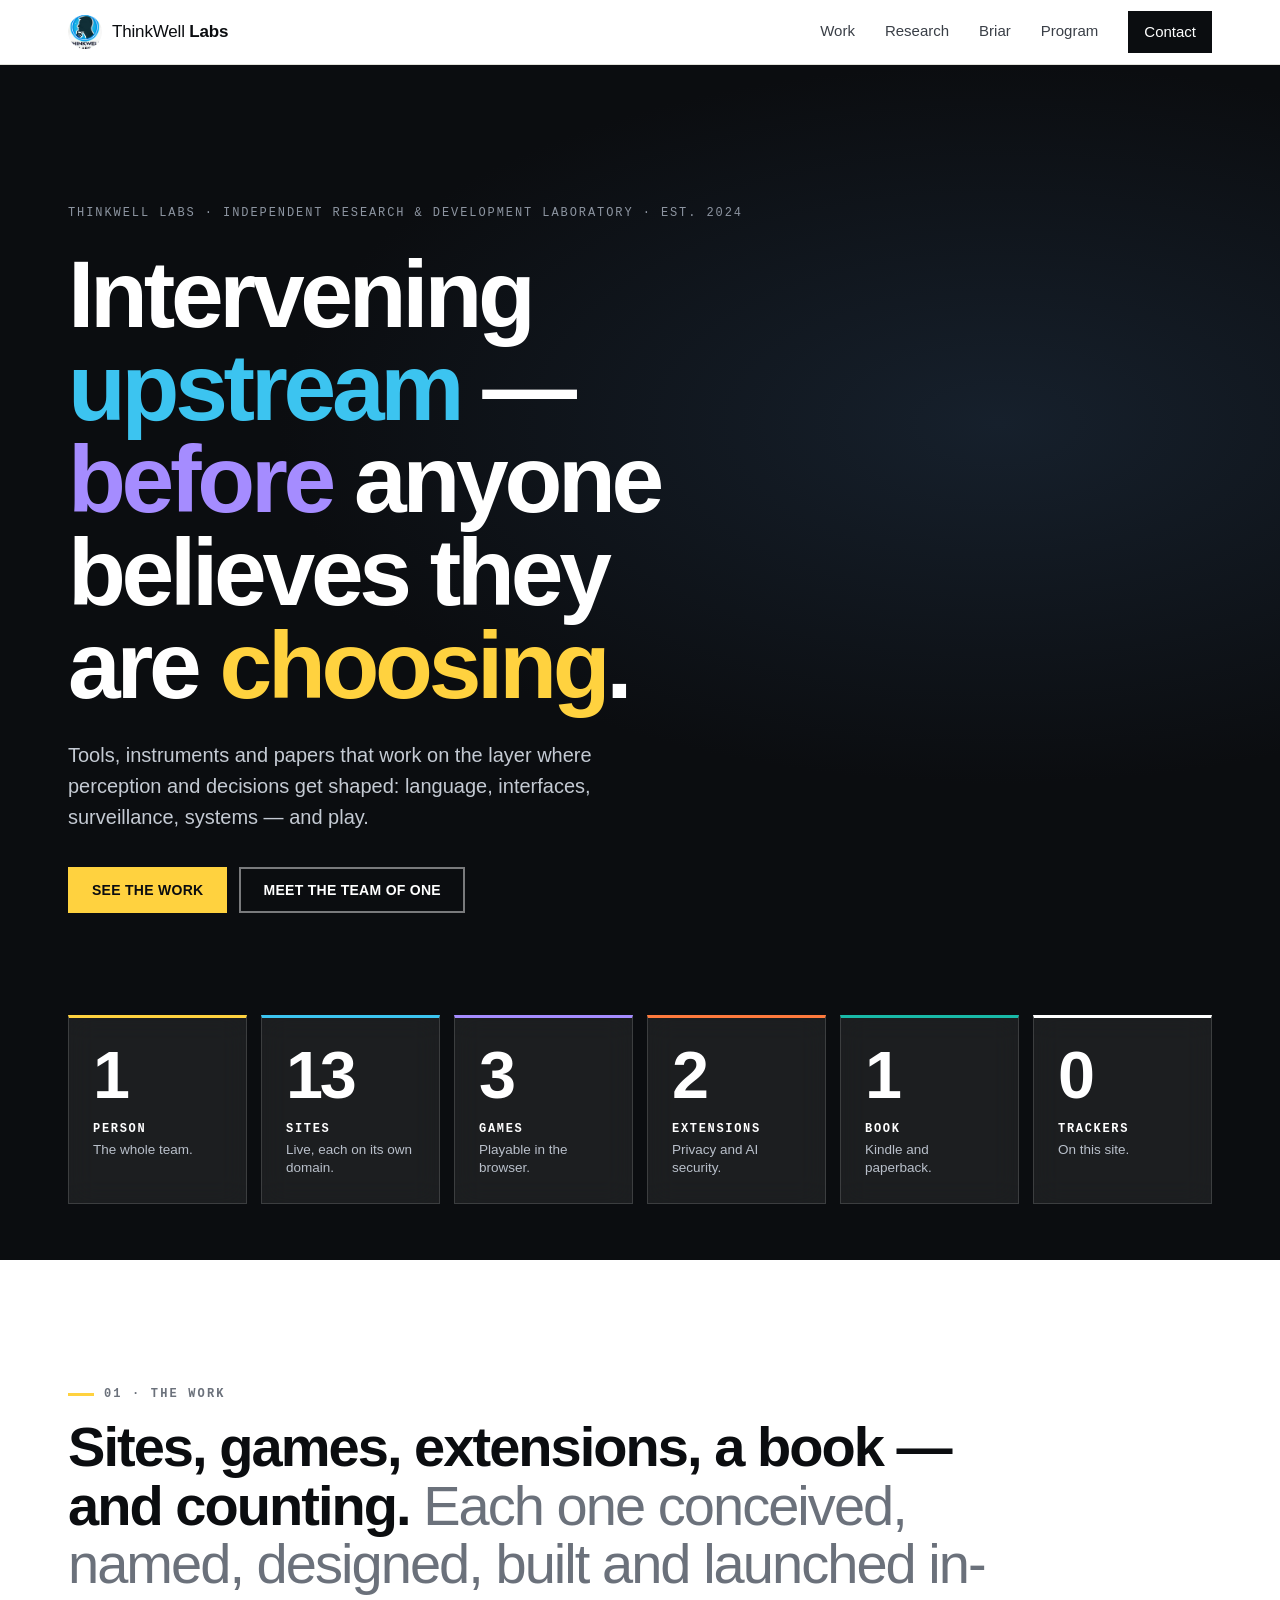
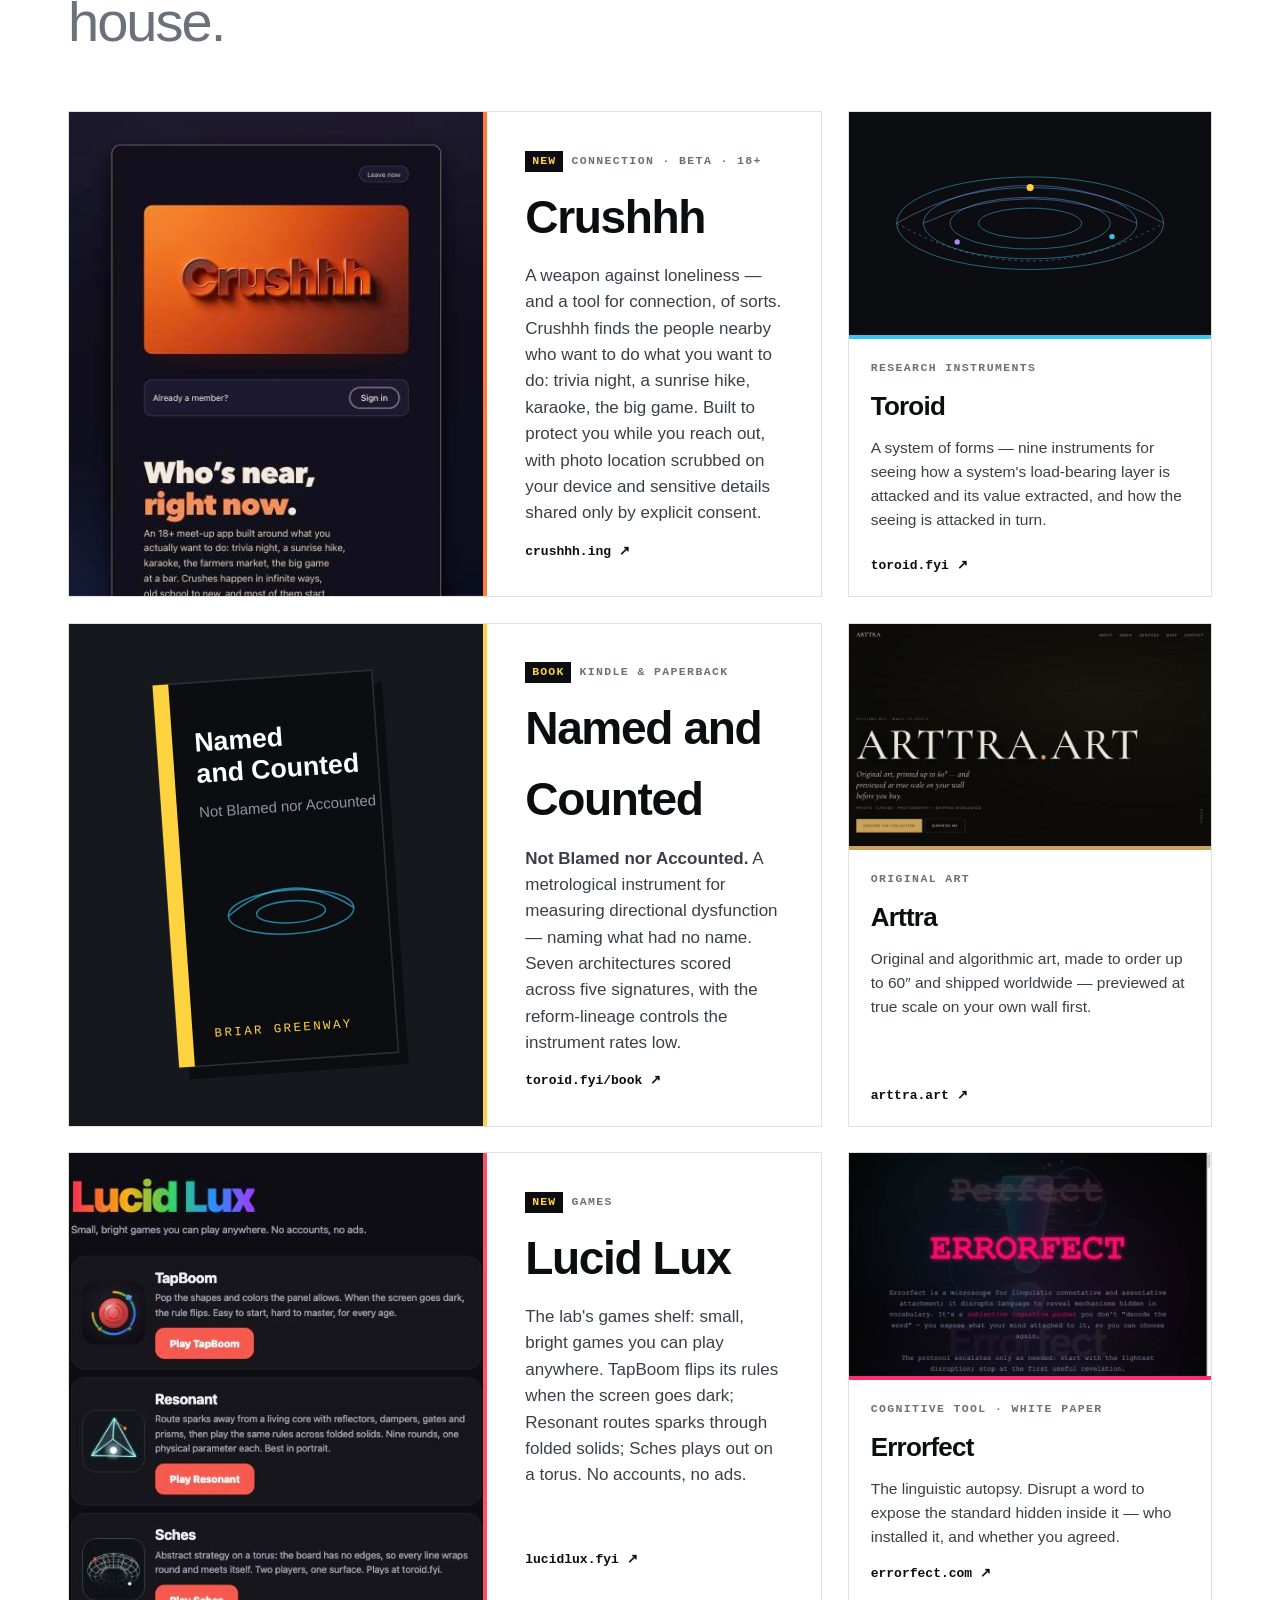
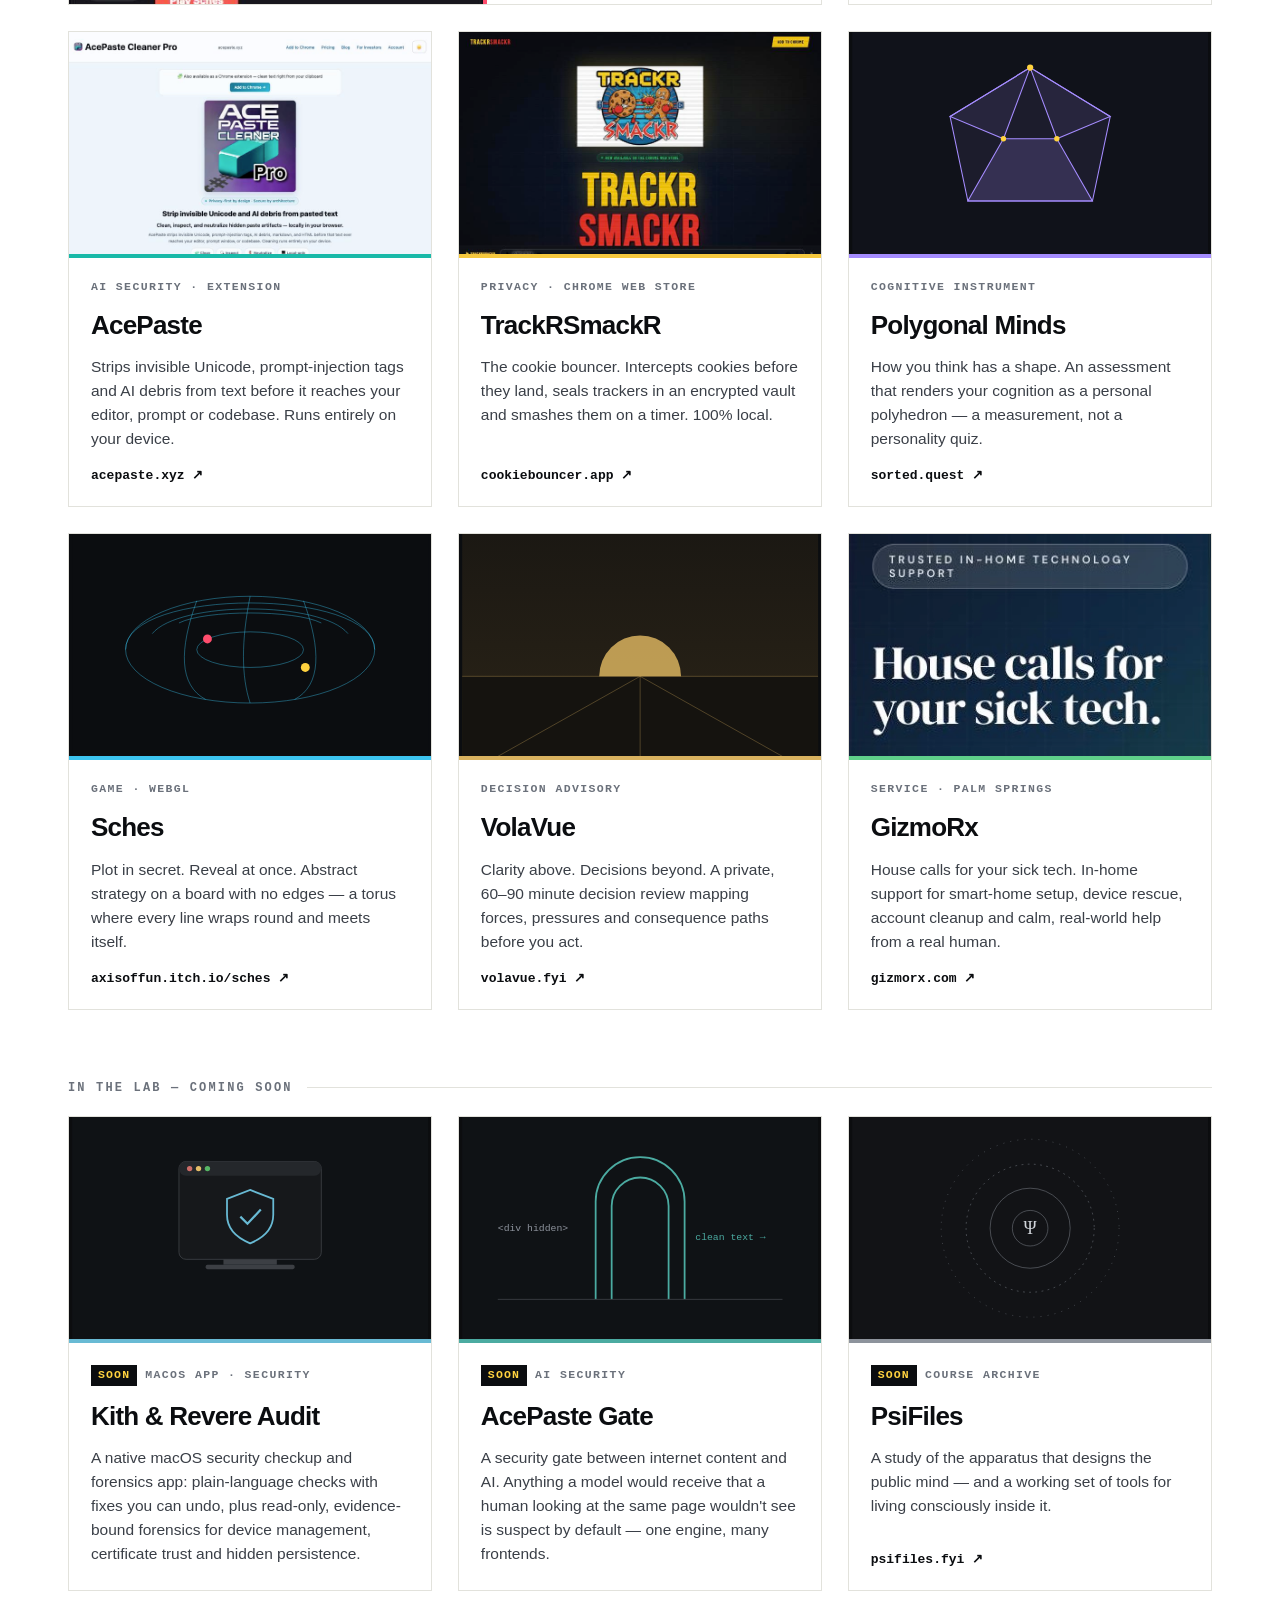
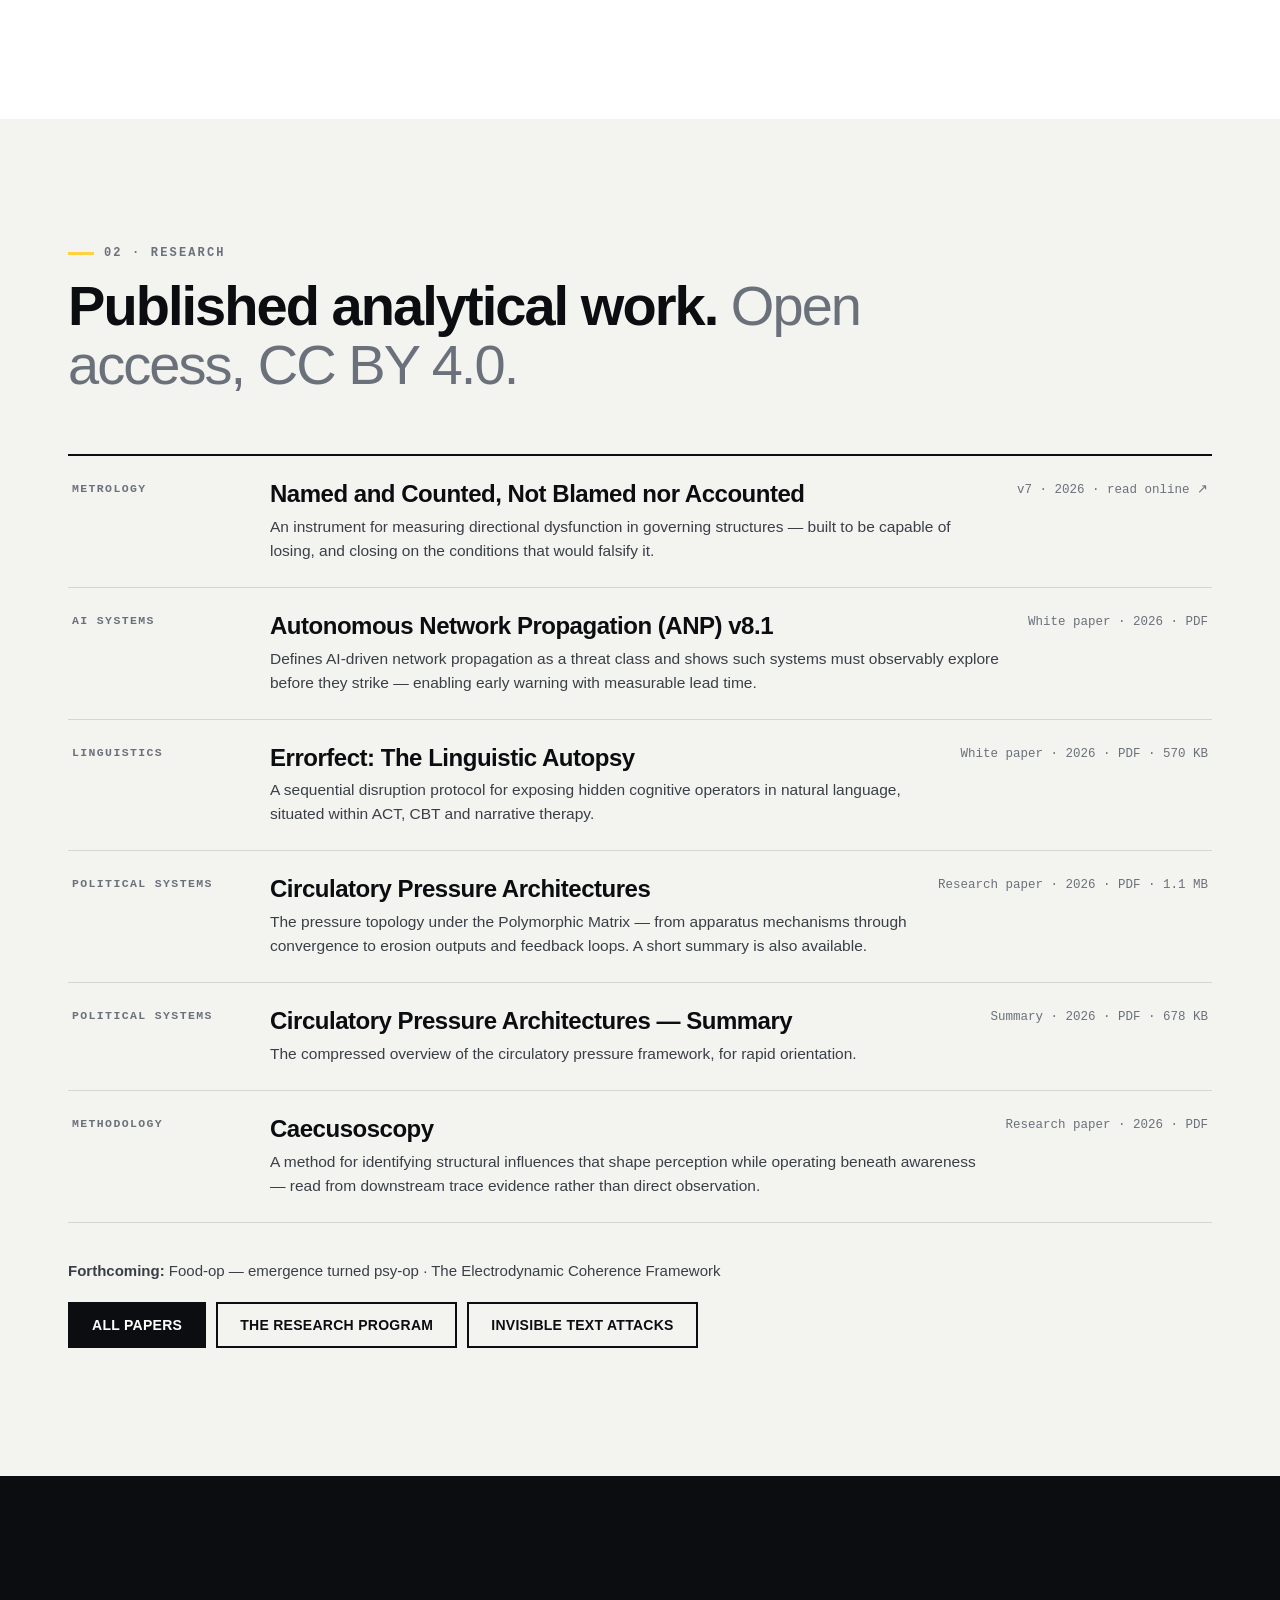
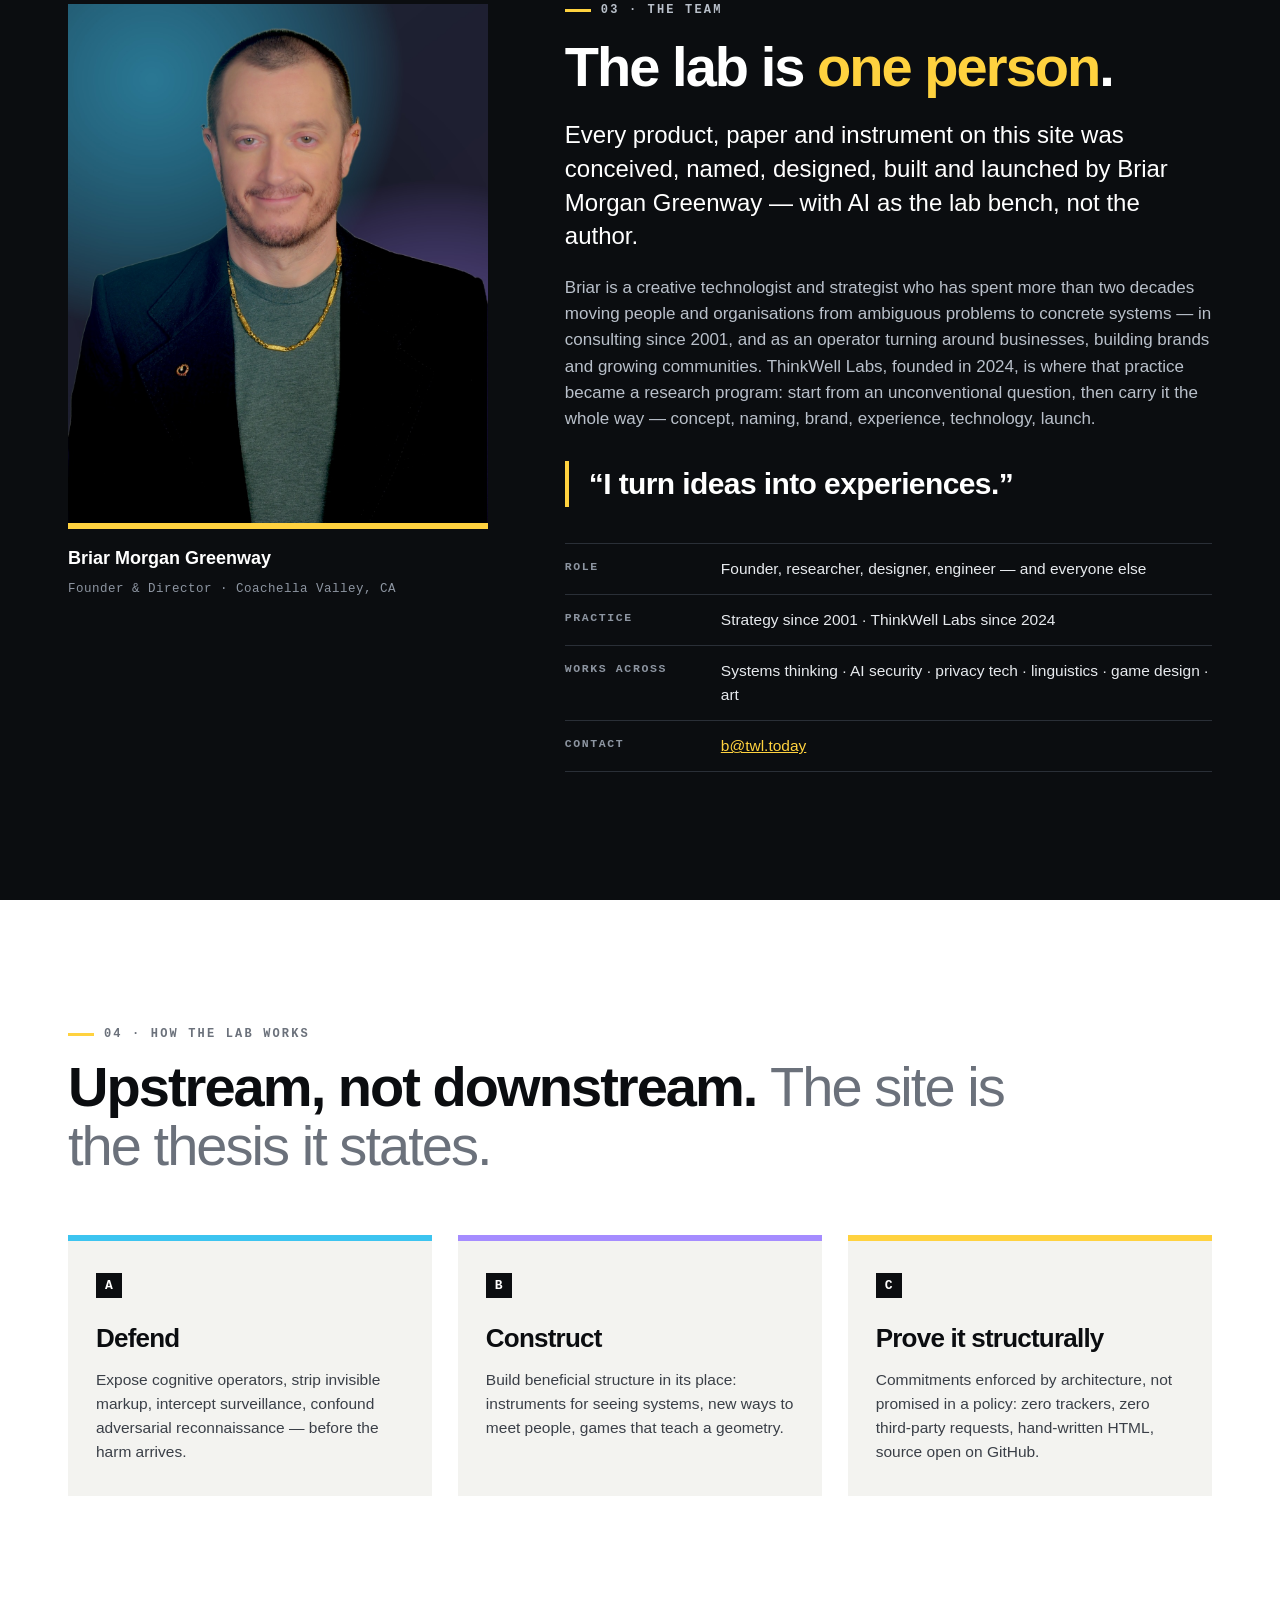
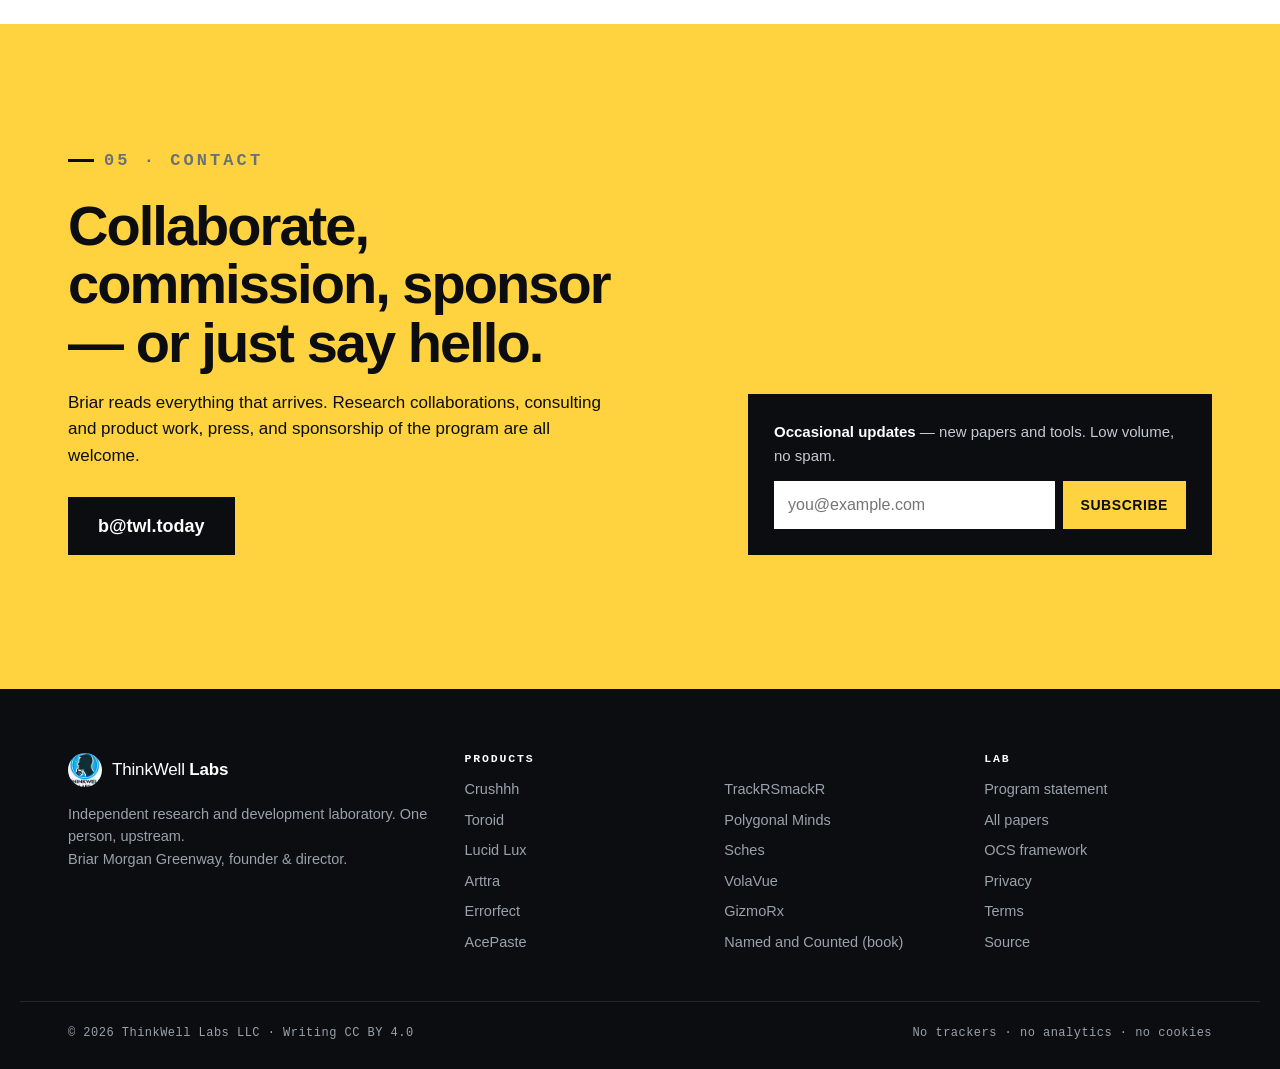
==== index.html @ 8283eccf "Describe Crushhh as a weapon against loneliness, not a hook-up app Co-Authored-By: Claude Opus 5.5 <" ====
<!doctype html>
<html lang="en">
<head>
<meta charset="utf-8">
<meta name="viewport" content="width=device-width, initial-scale=1, viewport-fit=cover">
<title>ThinkWell Labs — Upstream Architectures</title>
<meta name="description" content="ThinkWell Labs is an independent, one-person research and development laboratory building tools, instruments and papers that work upstream — on the layer where perception and decisions get shaped. Founded by Briar Morgan Greenway.">
<meta name="author" content="Briar Morgan Greenway">
<meta name="theme-color" content="#0b0d10">
<link rel="canonical" href="https://twl.today/">
<link rel="icon" href="assets/twl-logo-mark.jpeg" type="image/jpeg">
<link rel="apple-touch-icon" href="assets/twl-logo-mark.jpeg">
<meta property="og:title" content="ThinkWell Labs — Upstream Architectures">
<meta property="og:description" content="One person. Thirteen sites, three games, two browser extensions and a book. Tools, instruments and papers that intervene upstream — before anyone believes they are choosing.">
<meta property="og:type" content="website">
<meta property="og:url" content="https://twl.today/">
<meta property="og:image" content="https://twl.today/assets/twl-logo.jpeg">
<meta name="twitter:card" content="summary_large_image">
<link rel="stylesheet" href="assets/chrome.css">
<link rel="stylesheet" href="assets/site.css">
</head>
<body>

<a class="tw-skip" href="#main">Skip to content</a>

<header class="tw-nav" id="top">
  <div class="tw-nav-inner">
    <a class="tw-brand" href="./" aria-label="ThinkWell Labs home">
      <img src="assets/twl-logo-mark.jpeg" alt="" width="34" height="34">
      <span>ThinkWell <b>Labs</b></span>
    </a>
    <nav aria-label="Primary">
      <a href="#work">Work</a>
      <a href="#research">Research</a>
      <a href="#briar">Briar</a>
      <a href="program.html" class="tw-hide-sm">Program</a>
      <a href="#contact" class="tw-nav-cta">Contact</a>
    </nav>
  </div>
</header>

<main id="main">

<!-- ── HERO ─────────────────────────────────────────── -->
<section class="hero" aria-label="Introduction">
  <canvas id="torus" aria-hidden="true"></canvas>
  <div class="wrap hero-inner">
    <p class="eyebrow">ThinkWell Labs · independent research &amp; development laboratory · est. 2024</p>
    <h1 class="hero-title">
      Intervening <span class="c-cyan">upstream</span> —
      <span class="c-violet">before</span> anyone believes they are
      <span class="c-yellow">choosing</span>.
    </h1>
    <p class="hero-lede">Tools, instruments and papers that work on the layer where perception and decisions get shaped: language, interfaces, surveillance, systems — and play.</p>
    <div class="hero-actions">
      <a class="btn btn-yellow" href="#work">See the work</a>
      <a class="btn btn-ghost" href="#briar">Meet the team of one</a>
    </div>
  </div>

  <div class="wrap counters" role="list" aria-label="The lab in numbers">
    <div class="counter" role="listitem">
      <span class="num" data-count="1">1</span>
      <span class="lbl"><b>Person</b>The whole team.</span>
    </div>
    <div class="counter" role="listitem">
      <span class="num" data-count="13">13</span>
      <span class="lbl"><b>Sites</b>Live, each on its own domain.</span>
    </div>
    <div class="counter" role="listitem">
      <span class="num" data-count="3">3</span>
      <span class="lbl"><b>Games</b>Playable in the browser.</span>
    </div>
    <div class="counter" role="listitem">
      <span class="num" data-count="2">2</span>
      <span class="lbl"><b>Extensions</b>Privacy and AI security.</span>
    </div>
    <div class="counter" role="listitem">
      <span class="num" data-count="1">1</span>
      <span class="lbl"><b>Book</b>Kindle and paperback.</span>
    </div>
    <div class="counter" role="listitem">
      <span class="num" data-count="0">0</span>
      <span class="lbl"><b>Trackers</b>On this site.</span>
    </div>
  </div>
</section>

<!-- ── 01 WORK ──────────────────────────────────────── -->
<section class="section" id="work" aria-labelledby="work-h">
  <div class="rail" aria-hidden="true"><span>01 — Work</span></div>
  <div class="wrap">
    <div class="sec-head">
      <p class="kicker">01 · The work</p>
      <h2 id="work-h">Sites, games, extensions, a book — and counting. <span class="muted">Each one conceived, named, designed, built and launched in-house.</span></h2>
    </div>

    <div class="grid cards">

      <a class="card card-feature" href="https://crushhh.ing" rel="noopener" style="--tone:#ff7a3d">
        <div class="media"><img src="assets/work/crushhh.jpg" alt="Crushhh homepage" loading="lazy"></div>
        <div class="body">
          <p class="tag"><span class="badge">New</span> Connection · beta · 18+</p>
          <h3>Crushhh</h3>
          <p>A weapon against loneliness — and a tool for connection, of sorts. Crushhh finds the people nearby who want to do what you want to do: trivia night, a sunrise hike, karaoke, the big game. Built to protect you while you reach out, with photo location scrubbed on your device and sensitive details shared only by explicit consent.</p>
          <span class="url">crushhh.ing ↗</span>
        </div>
      </a>

      <a class="card" href="https://toroid.fyi" rel="noopener" style="--tone:#3cc4f0">
        <div class="media media-art">
          <svg viewBox="0 0 400 250" aria-hidden="true"><rect width="400" height="250" fill="#0b0d10"/><g fill="none" stroke="#3cc4f0" stroke-opacity=".55">
            <ellipse cx="200" cy="125" rx="150" ry="52"/><ellipse cx="200" cy="125" rx="120" ry="40"/><ellipse cx="200" cy="125" rx="90" ry="29"/><ellipse cx="200" cy="125" rx="58" ry="17"/></g>
            <g fill="none" stroke="#a58cff" stroke-opacity=".5"><path d="M50 125 Q200 40 350 125"/><path d="M80 125 Q200 70 320 125"/><path d="M50 125 Q200 210 350 125" stroke-dasharray="3 4"/></g>
            <circle cx="200" cy="85" r="4" fill="#ffd23f"/><circle cx="292" cy="140" r="3" fill="#3cc4f0"/><circle cx="118" cy="146" r="3" fill="#a58cff"/></svg>
        </div>
        <div class="body">
          <p class="tag">Research instruments</p>
          <h3>Toroid</h3>
          <p>A system of forms — nine instruments for seeing how a system's load-bearing layer is attacked and its value extracted, and how the seeing is attacked in turn.</p>
          <span class="url">toroid.fyi ↗</span>
        </div>
      </a>

      <a class="card card-feature" href="https://toroid.fyi/book/" rel="noopener" style="--tone:#ffd23f">
        <div class="media media-art">
          <svg viewBox="0 0 400 320" preserveAspectRatio="xMidYMid slice" aria-hidden="true"><rect width="400" height="320" fill="#15181d"/>
            <g transform="translate(130 34) rotate(-4 70 126)">
              <rect x="6" y="8" width="140" height="244" fill="#000" opacity=".45"/>
              <rect width="140" height="244" fill="#0b0d10" stroke="#2a2f37"/>
              <rect width="10" height="244" fill="#ffd23f"/>
              <text x="24" y="44" font-family="Helvetica Neue,Arial,sans-serif" font-weight="700" font-size="17" fill="#fff">Named</text>
              <text x="24" y="64" font-family="Helvetica Neue,Arial,sans-serif" font-weight="700" font-size="17" fill="#fff">and Counted</text>
              <text x="24" y="86" font-family="Helvetica Neue,Arial,sans-serif" font-size="9.5" fill="#8d95a1">Not Blamed nor Accounted</text>
              <g fill="none" stroke="#3cc4f0" stroke-opacity=".6"><ellipse cx="78" cy="150" rx="40" ry="14"/><ellipse cx="78" cy="150" rx="22" ry="7"/><path d="M38 150 Q78 120 118 150"/></g>
              <text x="24" y="226" font-family="ui-monospace,Menlo,monospace" font-size="8" letter-spacing="1.5" fill="#ffd23f">BRIAR GREENWAY</text>
            </g></svg>
        </div>
        <div class="body">
          <p class="tag"><span class="badge">Book</span> Kindle &amp; paperback</p>
          <h3>Named and Counted</h3>
          <p><b>Not Blamed nor Accounted.</b> A metrological instrument for measuring directional dysfunction — naming what had no name. Seven architectures scored across five signatures, with the reform-lineage controls the instrument rates low.</p>
          <span class="url">toroid.fyi/book ↗</span>
        </div>
      </a>

      <a class="card card-feature" href="https://lucidlux.fyi" rel="noopener" style="--tone:#ff4d6d">
        <div class="media"><img src="assets/work/lucidlux.jpg" alt="Lucid Lux games shelf" loading="lazy"></div>
        <div class="body">
          <p class="tag"><span class="badge">New</span> Games</p>
          <h3>Lucid Lux</h3>
          <p>The lab's games shelf: small, bright games you can play anywhere. TapBoom flips its rules when the screen goes dark; Resonant routes sparks through folded solids; Sches plays out on a torus. No accounts, no ads.</p>
          <span class="url">lucidlux.fyi ↗</span>
        </div>
      </a>

      <a class="card" href="https://arttra.art" rel="noopener" style="--tone:#c9a35c">
        <div class="media"><img src="assets/work/arttra.jpg" alt="Arttra homepage" loading="lazy"></div>
        <div class="body">
          <p class="tag">Original art</p>
          <h3>Arttra</h3>
          <p>Original and algorithmic art, made to order up to 60″ and shipped worldwide — previewed at true scale on your own wall first.</p>
          <span class="url">arttra.art ↗</span>
        </div>
      </a>

      <a class="card" href="https://errorfect.com" rel="noopener" style="--tone:#ff2d6f">
        <div class="media"><img src="assets/work/errorfect.jpg" alt="Errorfect homepage" loading="lazy"></div>
        <div class="body">
          <p class="tag">Cognitive tool · white paper</p>
          <h3>Errorfect</h3>
          <p>The linguistic autopsy. Disrupt a word to expose the standard hidden inside it — who installed it, and whether you agreed.</p>
          <span class="url">errorfect.com ↗</span>
        </div>
      </a>

      <a class="card" href="https://acepaste.xyz" rel="noopener" style="--tone:#19b9a8">
        <div class="media"><img src="assets/work/acepaste.jpg" alt="AcePaste homepage" loading="lazy"></div>
        <div class="body">
          <p class="tag">AI security · extension</p>
          <h3>AcePaste</h3>
          <p>Strips invisible Unicode, prompt-injection tags and AI debris from text before it reaches your editor, prompt or codebase. Runs entirely on your device.</p>
          <span class="url">acepaste.xyz ↗</span>
        </div>
      </a>

      <a class="card" href="https://cookiebouncer.app" rel="noopener" style="--tone:#f6c83e">
        <div class="media"><img src="assets/work/trackrsmackr.jpg" alt="TrackRSmackR homepage" loading="lazy"></div>
        <div class="body">
          <p class="tag">Privacy · Chrome Web Store</p>
          <h3>TrackRSmackR</h3>
          <p>The cookie bouncer. Intercepts cookies before they land, seals trackers in an encrypted vault and smashes them on a timer. 100% local.</p>
          <span class="url">cookiebouncer.app ↗</span>
        </div>
      </a>

      <a class="card" href="https://sorted.quest" rel="noopener" style="--tone:#a58cff">
        <div class="media media-art">
          <svg viewBox="0 0 400 250" aria-hidden="true"><rect width="400" height="250" fill="#10121a"/>
            <g stroke="#a58cff" stroke-width="1.2" fill="#a58cff" fill-opacity=".08">
              <polygon points="200,40 290,95 270,190 130,190 110,95"/><polygon points="200,40 230,120 290,95"/><polygon points="200,40 170,120 110,95"/>
              <polygon points="170,120 230,120 270,190 130,190" fill-opacity=".18"/></g>
            <g fill="#ffd23f"><circle cx="200" cy="40" r="3.5"/><circle cx="230" cy="120" r="3"/><circle cx="170" cy="120" r="3"/></g></svg>
        </div>
        <div class="body">
          <p class="tag">Cognitive instrument</p>
          <h3>Polygonal Minds</h3>
          <p>How you think has a shape. An assessment that renders your cognition as a personal polyhedron — a measurement, not a personality quiz.</p>
          <span class="url">sorted.quest ↗</span>
        </div>
      </a>

      <a class="card" href="https://axisoffun.itch.io/sches" rel="noopener" style="--tone:#3cc4f0">
        <div class="media media-art">
          <svg viewBox="0 0 400 250" aria-hidden="true"><rect width="400" height="250" fill="#0b0d10"/>
            <g fill="none" stroke="#3cc4f0" stroke-opacity=".45">
              <ellipse cx="200" cy="130" rx="140" ry="60"/><ellipse cx="200" cy="130" rx="60" ry="20"/>
              <path d="M60 130 C60 60 340 60 340 130"/><path d="M90 112 C120 75 280 75 310 112"/><path d="M120 100 C150 85 250 85 280 100"/>
              <path d="M140 75 C120 130 120 170 150 186"/><path d="M200 70 C190 120 190 160 200 190"/><path d="M260 75 C280 130 280 170 250 186"/></g>
            <circle cx="152" cy="118" r="5" fill="#ff4d6d"/><circle cx="262" cy="150" r="5" fill="#ffd23f"/></svg>
        </div>
        <div class="body">
          <p class="tag">Game · WebGL</p>
          <h3>Sches</h3>
          <p>Plot in secret. Reveal at once. Abstract strategy on a board with no edges — a torus where every line wraps round and meets itself.</p>
          <span class="url">axisoffun.itch.io/sches ↗</span>
        </div>
      </a>

      <a class="card" href="https://volavue.fyi" rel="noopener" style="--tone:#d9b25f">
        <div class="media media-art">
          <svg viewBox="0 0 400 250" aria-hidden="true"><defs><linearGradient id="vv" x1="0" y1="0" x2="0" y2="1"><stop offset="0" stop-color="#1b1813"/><stop offset="1" stop-color="#2b2417"/></linearGradient></defs>
            <rect width="400" height="250" fill="url(#vv)"/><circle cx="200" cy="160" r="46" fill="#d9b25f" fill-opacity=".85"/>
            <rect y="160" width="400" height="90" fill="#15130f"/><g stroke="#d9b25f" stroke-opacity=".35"><line x1="0" y1="160" x2="400" y2="160"/><line x1="200" y1="160" x2="40" y2="250"/><line x1="200" y1="160" x2="360" y2="250"/><line x1="200" y1="160" x2="200" y2="250"/></g></svg>
        </div>
        <div class="body">
          <p class="tag">Decision advisory</p>
          <h3>VolaVue</h3>
          <p>Clarity above. Decisions beyond. A private, 60–90 minute decision review mapping forces, pressures and consequence paths before you act.</p>
          <span class="url">volavue.fyi ↗</span>
        </div>
      </a>

      <a class="card" href="https://gizmorx.com" rel="noopener" style="--tone:#5fd08a">
        <div class="media"><img src="assets/work/gizmorx.jpg" alt="GizmoRx homepage" loading="lazy"></div>
        <div class="body">
          <p class="tag">Service · Palm Springs</p>
          <h3>GizmoRx</h3>
          <p>House calls for your sick tech. In-home support for smart-home setup, device rescue, account cleanup and calm, real-world help from a real human.</p>
          <span class="url">gizmorx.com ↗</span>
        </div>
      </a>

    </div>

    <h3 class="sub-head">In the lab — coming soon</h3>
    <div class="grid cards">

      <div class="card card-dev" style="--tone:#3cc4f0">
        <div class="media media-art">
          <svg viewBox="0 0 400 250" aria-hidden="true"><rect width="400" height="250" fill="#0e1218"/>
            <rect x="120" y="50" width="160" height="110" rx="8" fill="#15181d" stroke="#3a3f47"/><rect x="120" y="50" width="160" height="16" rx="8" fill="#23272e"/>
            <circle cx="132" cy="58" r="3" fill="#ff5f57"/><circle cx="142" cy="58" r="3" fill="#febc2e"/><circle cx="152" cy="58" r="3" fill="#28c840"/>
            <path d="M200 82 l26 10 v18 c0 16 -11 26 -26 32 c-15 -6 -26 -16 -26 -32 v-18 z" fill="none" stroke="#3cc4f0" stroke-width="2"/>
            <path d="M189 112 l8 8 l15 -16" fill="none" stroke="#3cc4f0" stroke-width="2.5"/>
            <rect x="170" y="160" width="60" height="6" fill="#3a3f47"/><rect x="150" y="166" width="100" height="5" rx="2" fill="#3a3f47"/></svg>
        </div>
        <div class="body">
          <p class="tag"><span class="badge">Soon</span> macOS app · security</p>
          <h3>Kith &amp; Revere Audit</h3>
          <p>A native macOS security checkup and forensics app: plain-language checks with fixes you can undo, plus read-only, evidence-bound forensics for device management, certificate trust and hidden persistence.</p>
        </div>
      </div>

      <div class="card card-dev" style="--tone:#19b9a8">
        <div class="media media-art">
          <svg viewBox="0 0 400 250" aria-hidden="true"><rect width="400" height="250" fill="#0e1218"/>
            <g stroke="#19b9a8" stroke-width="2" fill="none"><path d="M150 205 V95 a50 50 0 0 1 100 0 V205"/><path d="M168 205 V100 a32 32 0 0 1 64 0 V205"/></g>
            <g font-family="ui-monospace,Menlo,monospace" font-size="11"><text x="40" y="128" fill="#8a93a3">&lt;div hidden&gt;</text><text x="52" y="148" fill="#ff4d6d">​‮</text><text x="262" y="138" fill="#19b9a8">clean text →</text></g>
            <line x1="40" y1="205" x2="360" y2="205" stroke="#3a3f47"/></svg>
        </div>
        <div class="body">
          <p class="tag"><span class="badge">Soon</span> AI security</p>
          <h3>AcePaste Gate</h3>
          <p>A security gate between internet content and AI. Anything a model would receive that a human looking at the same page wouldn't see is suspect by default — one engine, many frontends.</p>
        </div>
      </div>

      <a class="card card-dev" href="https://psifiles.fyi" rel="noopener" style="--tone:#8a93a3">
        <div class="media media-art">
          <svg viewBox="0 0 400 250" aria-hidden="true"><rect width="400" height="250" fill="#111318"/>
            <g fill="none" stroke="#8a93a3" stroke-opacity=".5"><circle cx="200" cy="125" r="20"/><circle cx="200" cy="125" r="45"/><circle cx="200" cy="125" r="72" stroke-dasharray="2 5"/><circle cx="200" cy="125" r="100" stroke-dasharray="1 7"/></g>
            <text x="200" y="131" text-anchor="middle" font-family="Georgia,serif" font-size="20" fill="#cfd5df">Ψ</text></svg>
        </div>
        <div class="body">
          <p class="tag"><span class="badge">Soon</span> Course archive</p>
          <h3>PsiFiles</h3>
          <p>A study of the apparatus that designs the public mind — and a working set of tools for living consciously inside it.</p>
          <span class="url">psifiles.fyi ↗</span>
        </div>
      </a>

    </div>
  </div>
</section>

<!-- ── 02 RESEARCH ──────────────────────────────────── -->
<section class="section section-alt" id="research" aria-labelledby="research-h">
  <div class="rail" aria-hidden="true"><span>02 — Research</span></div>
  <div class="wrap">
    <div class="sec-head">
      <p class="kicker">02 · Research</p>
      <h2 id="research-h">Published analytical work. <span class="muted">Open access, CC BY 4.0.</span></h2>
    </div>

    <ol class="papers">
      <li>
        <a href="https://toroid.fyi/research/named-and-counted/" rel="noopener">
          <span class="p-tag">Metrology</span>
          <span class="p-title">Named and Counted, Not Blamed nor Accounted</span>
          <span class="p-desc">An instrument for measuring directional dysfunction in governing structures — built to be capable of losing, and closing on the conditions that would falsify it.</span>
          <span class="p-meta">v7 · 2026 · read online ↗</span>
        </a>
      </li>
      <li>
        <a href="papers/ANP-whitepaper-v8.1.pdf">
          <span class="p-tag">AI systems</span>
          <span class="p-title">Autonomous Network Propagation (ANP) v8.1</span>
          <span class="p-desc">Defines AI-driven network propagation as a threat class and shows such systems must observably explore before they strike — enabling early warning with measurable lead time.</span>
          <span class="p-meta">White paper · 2026 · PDF</span>
        </a>
      </li>
      <li>
        <a href="papers/Errorfect_White_Paper.pdf">
          <span class="p-tag">Linguistics</span>
          <span class="p-title">Errorfect: The Linguistic Autopsy</span>
          <span class="p-desc">A sequential disruption protocol for exposing hidden cognitive operators in natural language, situated within ACT, CBT and narrative therapy.</span>
          <span class="p-meta">White paper · 2026 · PDF · 570 KB</span>
        </a>
      </li>
      <li>
        <a href="papers/circulatory_pressure_architectures.pdf">
          <span class="p-tag">Political systems</span>
          <span class="p-title">Circulatory Pressure Architectures</span>
          <span class="p-desc">The pressure topology under the Polymorphic Matrix — from apparatus mechanisms through convergence to erosion outputs and feedback loops. A short summary is also available.</span>
          <span class="p-meta">Research paper · 2026 · PDF · 1.1 MB</span>
        </a>
      </li>
      <li>
        <a href="papers/circulatory_pressure_architectures_summary.pdf">
          <span class="p-tag">Political systems</span>
          <span class="p-title">Circulatory Pressure Architectures — Summary</span>
          <span class="p-desc">The compressed overview of the circulatory pressure framework, for rapid orientation.</span>
          <span class="p-meta">Summary · 2026 · PDF · 678 KB</span>
        </a>
      </li>
      <li>
        <a href="papers/Caecusoscopy-white-paper.pdf">
          <span class="p-tag">Methodology</span>
          <span class="p-title">Caecusoscopy</span>
          <span class="p-desc">A method for identifying structural influences that shape perception while operating beneath awareness — read from downstream trace evidence rather than direct observation.</span>
          <span class="p-meta">Research paper · 2026 · PDF</span>
        </a>
      </li>
    </ol>

    <div class="papers-foot">
      <p><b>Forthcoming:</b> Food-op — emergence turned psy-op · The Electrodynamic Coherence Framework</p>
      <div class="links">
        <a class="btn btn-dark" href="papers.html">All papers</a>
        <a class="btn btn-line" href="program.html">The research program</a>
        <a class="btn btn-line" href="invisible-text.html">Invisible text attacks</a>
      </div>
    </div>
  </div>
</section>

<!-- ── 03 BRIAR ─────────────────────────────────────── -->
<section class="section section-black" id="briar" aria-labelledby="briar-h">
  <div class="rail" aria-hidden="true"><span>03 — The team</span></div>
  <div class="wrap briar">
    <div class="portrait">
      <div class="portrait-frame">
        <span class="monogram" aria-hidden="true">BG</span>
        <img src="assets/briar.jpg" alt="Briar Morgan Greenway" onerror="this.remove()">
      </div>
      <p class="portrait-cap">Briar Morgan Greenway<br><span>Founder &amp; Director · Coachella Valley, CA</span></p>
    </div>

    <div class="briar-text">
      <p class="kicker kicker-yellow">03 · The team</p>
      <h2 id="briar-h">The lab is <span class="c-yellow">one person</span>.</h2>
      <p class="big">Every product, paper and instrument on this site was conceived, named, designed, built and launched by Briar Morgan Greenway — with AI as the lab bench, not the author.</p>
      <p>Briar is a creative technologist and strategist who has spent more than two decades moving people and organisations from ambiguous problems to concrete systems — in consulting since 2001, and as an operator turning around businesses, building brands and growing communities. ThinkWell Labs, founded in 2024, is where that practice became a research program: start from an unconventional question, then carry it the whole way — concept, naming, brand, experience, technology, launch.</p>
      <blockquote>“I turn ideas into experiences.”</blockquote>
      <dl class="facts">
        <div><dt>Role</dt><dd>Founder, researcher, designer, engineer — and everyone else</dd></div>
        <div><dt>Practice</dt><dd>Strategy since 2001 · ThinkWell Labs since 2024</dd></div>
        <div><dt>Works across</dt><dd>Systems thinking · AI security · privacy tech · linguistics · game design · art</dd></div>
        <div><dt>Contact</dt><dd><a href="mailto:b@twl.today">b@twl.today</a></dd></div>
      </dl>
    </div>
  </div>
</section>

<!-- ── 04 PRINCIPLES ────────────────────────────────── -->
<section class="section" id="principles" aria-labelledby="principles-h">
  <div class="rail" aria-hidden="true"><span>04 — Principles</span></div>
  <div class="wrap">
    <div class="sec-head">
      <p class="kicker">04 · How the lab works</p>
      <h2 id="principles-h">Upstream, not downstream. <span class="muted">The site is the thesis it states.</span></h2>
    </div>
    <div class="grid principles">
      <div class="principle" style="--tone:#3cc4f0">
        <span class="p-num">A</span>
        <h3>Defend</h3>
        <p>Expose cognitive operators, strip invisible markup, intercept surveillance, confound adversarial reconnaissance — before the harm arrives.</p>
      </div>
      <div class="principle" style="--tone:#a58cff">
        <span class="p-num">B</span>
        <h3>Construct</h3>
        <p>Build beneficial structure in its place: instruments for seeing systems, new ways to meet people, games that teach a geometry.</p>
      </div>
      <div class="principle" style="--tone:#ffd23f">
        <span class="p-num">C</span>
        <h3>Prove it structurally</h3>
        <p>Commitments enforced by architecture, not promised in a policy: zero trackers, zero third-party requests, hand-written HTML, source open on GitHub.</p>
      </div>
    </div>
  </div>
</section>

<!-- ── 05 CONTACT ───────────────────────────────────── -->
<section class="section section-yellow" id="contact" aria-labelledby="contact-h">
  <div class="wrap contact">
    <div>
      <p class="kicker">05 · Contact</p>
      <h2 id="contact-h">Collaborate, commission, sponsor — or just say hello.</h2>
      <p>Briar reads everything that arrives. Research collaborations, consulting and product work, press, and sponsorship of the program are all welcome.</p>
      <a class="btn btn-dark btn-lg" href="mailto:b@twl.today">b@twl.today</a>
    </div>
    <form class="subscribe" action="https://buttondown.com/api/emails/embed-subscribe/next" method="post" target="_blank">
      <label for="sub-email"><b>Occasional updates</b> — new papers and tools. Low volume, no spam.</label>
      <div class="sub-row">
        <input id="sub-email" type="email" name="email" placeholder="you@example.com" required autocomplete="email">
        <button type="submit">Subscribe</button>
      </div>
    </form>
  </div>
</section>

</main>

<footer class="tw-foot">
  <div class="tw-wrap tw-foot-grid">
    <div>
      <a class="tw-brand" href="./"><img src="assets/twl-logo-mark.jpeg" alt="" width="34" height="34"><span>ThinkWell <b>Labs</b></span></a>
      <p>Independent research and development laboratory. One person, upstream.<br>Briar Morgan Greenway, founder &amp; director.</p>
    </div>
    <div>
      <h4>Products</h4>
      <ul>
        <li><a href="https://crushhh.ing" rel="noopener">Crushhh</a></li>
        <li><a href="https://toroid.fyi" rel="noopener">Toroid</a></li>
        <li><a href="https://lucidlux.fyi" rel="noopener">Lucid Lux</a></li>
        <li><a href="https://arttra.art" rel="noopener">Arttra</a></li>
        <li><a href="https://errorfect.com" rel="noopener">Errorfect</a></li>
        <li><a href="https://acepaste.xyz" rel="noopener">AcePaste</a></li>
      </ul>
    </div>
    <div>
      <h4 aria-hidden="true">&nbsp;</h4>
      <ul>
        <li><a href="https://cookiebouncer.app" rel="noopener">TrackRSmackR</a></li>
        <li><a href="https://sorted.quest" rel="noopener">Polygonal Minds</a></li>
        <li><a href="https://axisoffun.itch.io/sches" rel="noopener">Sches</a></li>
        <li><a href="https://volavue.fyi" rel="noopener">VolaVue</a></li>
        <li><a href="https://gizmorx.com" rel="noopener">GizmoRx</a></li>
        <li><a href="https://toroid.fyi/book/" rel="noopener">Named and Counted (book)</a></li>
      </ul>
    </div>
    <div>
      <h4>Lab</h4>
      <ul>
        <li><a href="program.html">Program statement</a></li>
        <li><a href="papers.html">All papers</a></li>
        <li><a href="ocs.html">OCS framework</a></li>
        <li><a href="privacy.html">Privacy</a></li>
        <li><a href="terms.html">Terms</a></li>
        <li><a href="https://github.com/sugarcypher/twl" rel="noopener">Source</a></li>
      </ul>
    </div>
  </div>
  <div class="tw-wrap tw-foot-base">
    <span>© 2026 ThinkWell Labs LLC · Writing CC BY 4.0</span>
    <span>No trackers · no analytics · no cookies</span>
  </div>
</footer>

<script>
(function () {
  'use strict';
  var reduce = window.matchMedia('(prefers-reduced-motion: reduce)').matches;

  /* ── Counters: count up once when they scroll into view ── */
  var nums = document.querySelectorAll('.counter .num');
  function run(el) {
    var target = +el.getAttribute('data-count');
    if (reduce || target === 0) { el.textContent = target; return; }
    var start = null, dur = 1400;
    function step(t) {
      if (!start) start = t;
      var p = Math.min((t - start) / dur, 1);
      el.textContent = Math.round(target * (1 - Math.pow(1 - p, 3)));
      if (p < 1) requestAnimationFrame(step);
    }
    el.textContent = 0;
    requestAnimationFrame(step);
    // Land on the real number even if frames are throttled (background tab).
    setTimeout(function () { el.textContent = target; }, dur + 200);
  }
  if ('IntersectionObserver' in window) {
    var io = new IntersectionObserver(function (entries) {
      entries.forEach(function (e) { if (e.isIntersecting) { run(e.target); io.unobserve(e.target); } });
    }, { threshold: 0.6 });
    nums.forEach(function (n) { io.observe(n); });
  }

  /* ── Hero torus: a rotating point-cloud torus, drawn locally ── */
  var cv = document.getElementById('torus');
  if (!cv || !cv.getContext) return;
  var ctx = cv.getContext('2d'), W, H, dpr, pts = [], visible = true;
  var cols = ['60,196,240', '165,140,255', '255,210,63'];
  for (var i = 0; i < 64; i++) for (var j = 0; j < 22; j++) {
    pts.push([i / 64 * Math.PI * 2, j / 22 * Math.PI * 2, i % 21 === 0 ? 2 : (j % 11 === 0 ? 1 : 0)]);
  }
  function size() {
    dpr = Math.min(window.devicePixelRatio || 1, 2);
    W = cv.clientWidth; H = cv.clientHeight;
    cv.width = W * dpr; cv.height = H * dpr;
    ctx.setTransform(dpr, 0, 0, dpr, 0, 0);
  }
  function draw(t) {
    ctx.clearRect(0, 0, W, H);
    var wide = W > 900, cx = wide ? W * 0.74 : W * 0.5, cy = wide ? H * 0.4 : H * 0.3;
    var s = Math.min(W * (wide ? 0.2 : 0.38), H * 0.34), R = 1, r = 0.42;
    var a = t * 0.00018, b = 0.95 + Math.sin(t * 0.0002) * 0.12;
    var ca = Math.cos(a), sa = Math.sin(a), cb = Math.cos(b), sb = Math.sin(b);
    for (var k = 0; k < pts.length; k++) {
      var u = pts[k][0] + t * 0.00006, v = pts[k][1];
      var x = (R + r * Math.cos(v)) * Math.cos(u), y = (R + r * Math.cos(v)) * Math.sin(u), z = r * Math.sin(v);
      var x1 = x * ca - y * sa, y1 = x * sa + y * ca;
      var y2 = y1 * cb - z * sb, z2 = y1 * sb + z * cb;
      var depth = (z2 + 1.5) / 3, px = cx + x1 * s, py = cy + y2 * s;
      ctx.fillStyle = 'rgba(' + cols[pts[k][2]] + ',' + (0.12 + depth * 0.7).toFixed(3) + ')';
      ctx.fillRect(px, py, 1 + depth * 1.6, 1 + depth * 1.6);
    }
  }
  function loop(t) { if (visible) draw(t); requestAnimationFrame(loop); }
  size();
  window.addEventListener('resize', size);
  if ('IntersectionObserver' in window) {
    new IntersectionObserver(function (e) { visible = e[0].isIntersecting; }).observe(cv);
  }
  if (reduce) draw(4000); else requestAnimationFrame(loop);
})();
</script>
</body>
</html>
---- assets/chrome.css ----
/* ThinkWell Labs — shared header and footer, used by every page.
   Classes are tw- prefixed and footer rules are footer.tw-foot-scoped so the
   subpages' own element styles (footer, footer ul, ...) can't override them. */

.tw-skip { position: absolute; left: -9999px; top: 8px; background: #ffd23f; color: #0b0d10; padding: 8px 14px; z-index: 100; font: 700 15px "Helvetica Neue", Helvetica, Arial, sans-serif; }
.tw-skip:focus { left: 8px; }

/* Retired chrome from the previous design, still in some subpages' markup. */
.site-logo-link, .theme-toggle { display: none !important; }

/* ── Header ── */
.tw-nav { position: sticky; top: 0; z-index: 50; background: rgba(255,255,255,.94); backdrop-filter: saturate(1.4) blur(10px); -webkit-backdrop-filter: saturate(1.4) blur(10px); border-bottom: 1px solid #e2e2dc; font-family: "Helvetica Neue", Helvetica, Arial, system-ui, -apple-system, sans-serif; color: #0b0d10; }
.tw-nav-inner { max-width: 1240px; margin: 0 auto; padding: 0 clamp(16px, 4vw, 48px); height: 64px; display: flex; align-items: center; justify-content: space-between; gap: 16px; box-sizing: border-box; }
.tw-brand { display: flex; align-items: center; gap: 10px; text-decoration: none; color: inherit; font-size: 17px; letter-spacing: -0.01em; white-space: nowrap; border: 0; }
.tw-brand img { width: 34px; height: 34px; border-radius: 50%; object-fit: cover; display: block; }
.tw-brand b { font-weight: 700; }
.tw-nav nav { display: flex; align-items: center; gap: clamp(12px, 2.4vw, 30px); font-size: 15px; }
.tw-nav nav a { text-decoration: none; color: #3a3f47; padding: 6px 0; border: 0; border-bottom: 2px solid transparent; }
.tw-nav nav a:hover, .tw-nav nav a[aria-current="page"] { color: #0b0d10; border-bottom-color: #0b0d10; }
.tw-nav nav a.tw-nav-cta { background: #0b0d10; color: #fff; padding: 9px 16px; border: 0; }
.tw-nav nav a.tw-nav-cta:hover { background: #ffd23f; color: #0b0d10; }
@media (max-width: 640px) {
  .tw-hide-sm { display: none; }
  .tw-brand span { display: none; }
  .tw-nav nav { gap: 14px; font-size: 14px; }
}

/* ── Footer ── */
footer.tw-foot { margin: 0; background: #0b0d10; color: #9aa2ad; padding: 64px 0 28px; border: 0; border-top: 6px solid #ffd23f; font: 14.5px/1.55 "Helvetica Neue", Helvetica, Arial, system-ui, -apple-system, sans-serif; }
footer.tw-foot .tw-wrap { max-width: 1240px; margin: 0 auto; padding: 0 clamp(16px, 4vw, 48px); box-sizing: border-box; }
footer.tw-foot .tw-foot-grid { display: grid; grid-template-columns: 1.6fr 1fr 1fr 1fr; gap: 32px; }
@media (max-width: 860px) { footer.tw-foot .tw-foot-grid { grid-template-columns: 1fr 1fr; } footer.tw-foot .tw-foot-grid > div:first-child { grid-column: 1 / -1; } }
footer.tw-foot .tw-brand { color: #fff; margin-bottom: 16px; }
footer.tw-foot p { margin: 0; color: #9aa2ad; font-size: 14.5px; }
footer.tw-foot h4 { margin: 0 0 14px; font: 600 11.5px/1 ui-monospace, "SF Mono", Menlo, monospace; letter-spacing: 0.16em; text-transform: uppercase; color: #fff; }
footer.tw-foot ul { list-style: none; margin: 0; padding: 0; display: grid; gap: 8px; }
footer.tw-foot li { margin: 0; font-size: 14.5px; }
footer.tw-foot a { color: #9aa2ad; text-decoration: none; border: 0; }
footer.tw-foot a:hover { color: #ffd23f; }
footer.tw-foot .tw-foot-base { margin-top: 48px; padding-top: 22px; border-top: 1px solid #23272e; display: flex; flex-wrap: wrap; justify-content: space-between; gap: 10px; font: 500 12px/1.5 ui-monospace, "SF Mono", Menlo, monospace; letter-spacing: 0.04em; }
---- assets/site.css ----
/* ThinkWell Labs — site styles. Hand-written, no build step, no external requests. */

:root {
  --ink: #0b0d10;
  --ink-2: #3a3f47;
  --ink-3: #6b717b;
  --paper: #ffffff;
  --paper-2: #f3f3f0;
  --rule: #e2e2dc;
  --night: #0b0d10;
  --night-2: #15181d;
  --cyan: #3cc4f0;
  --violet: #a58cff;
  --yellow: #ffd23f;
  --sans: "Helvetica Neue", Helvetica, Arial, system-ui, -apple-system, sans-serif;
  --mono: ui-monospace, "SF Mono", Menlo, Consolas, monospace;
  --max: 1240px;
  --gutter: clamp(16px, 4vw, 48px);
}

*, *::before, *::after { box-sizing: border-box; }
html { scroll-behavior: smooth; scroll-padding-top: 76px; -webkit-text-size-adjust: 100%; }
@media (prefers-reduced-motion: reduce) { html { scroll-behavior: auto; } }
body {
  margin: 0;
  background: var(--paper);
  color: var(--ink);
  font: 17px/1.55 var(--sans);
  -webkit-font-smoothing: antialiased;
  overflow-x: hidden;
}
img, svg { display: block; max-width: 100%; }
a { color: inherit; }
h1, h2, h3, h4 { margin: 0; font-weight: 700; letter-spacing: -0.02em; }
p { margin: 0; }

.wrap { width: 100%; max-width: var(--max); margin: 0 auto; padding: 0 var(--gutter); }
:focus-visible { outline: 3px solid var(--yellow); outline-offset: 2px; }

.c-cyan { color: var(--cyan); }
.c-violet { color: var(--violet); }
.c-yellow { color: var(--yellow); }
.muted { color: var(--ink-3); font-weight: 500; }

/* ── Buttons ── */
.btn { display: inline-flex; align-items: center; justify-content: center; min-height: 46px; padding: 0 22px; font: 700 14px/1 var(--sans); letter-spacing: 0.02em; text-decoration: none; text-transform: uppercase; border: 2px solid transparent; transition: background .15s, color .15s, border-color .15s; }
.btn-yellow { background: var(--yellow); color: var(--ink); }
.btn-yellow:hover { background: #fff; }
.btn-ghost { border-color: rgba(255,255,255,.45); color: #fff; }
.btn-ghost:hover { border-color: #fff; background: rgba(255,255,255,.08); }
.btn-dark { background: var(--ink); color: #fff; }
.btn-dark:hover { background: var(--ink-2); }
.btn-line { border-color: var(--ink); color: var(--ink); }
.btn-line:hover { background: var(--ink); color: #fff; }
.btn-lg { min-height: 58px; padding: 0 28px; font-size: 18px; text-transform: none; letter-spacing: 0; }

/* ── Hero ── */
.hero { position: relative; background: radial-gradient(1200px 600px at 78% 30%, #16202c 0%, var(--night) 60%); color: #fff; padding: clamp(64px, 11vw, 140px) 0 0; overflow: hidden; }
#torus { position: absolute; inset: 0; width: 100%; height: 100%; }
.hero-inner { position: relative; }
.eyebrow { font: 500 12px/1.4 var(--mono); letter-spacing: 0.16em; text-transform: uppercase; color: #8d95a1; margin-bottom: 26px; }
.hero-title { font-size: clamp(40px, 7.4vw, 104px); line-height: 0.98; letter-spacing: -0.045em; max-width: 13ch; }
.hero-lede { margin-top: 28px; max-width: 36rem; font-size: clamp(17px, 1.6vw, 20px); color: #c4cad3; }
.hero-actions { display: flex; flex-wrap: wrap; gap: 12px; margin-top: 34px; }
@media (max-width: 900px) {
  #torus { opacity: .55; }
}

/* ── Counters (glass cards over the hero) ── */
.counters { position: relative; display: grid; grid-template-columns: repeat(6, 1fr); gap: 14px; margin-top: clamp(56px, 8vw, 110px); padding-bottom: clamp(36px, 5vw, 56px); }
.counter { display: flex; flex-direction: column; align-items: flex-start; gap: 12px; padding: 24px 24px 26px; background: rgba(255,255,255,.07); border: 1px solid rgba(255,255,255,.14); border-top: 3px solid var(--yellow); backdrop-filter: blur(14px); -webkit-backdrop-filter: blur(14px); }
.counter:nth-child(2) { border-top-color: var(--cyan); }
.counter:nth-child(3) { border-top-color: var(--violet); }
.counter:nth-child(4) { border-top-color: #ff7a3d; }
.counter:nth-child(5) { border-top-color: #19b9a8; }
.counter:nth-child(6) { border-top-color: #fff; }
.counter .num { font-size: clamp(52px, 5.2vw, 80px); font-weight: 700; line-height: 1; letter-spacing: -0.05em; font-variant-numeric: tabular-nums; min-width: 1.1ch; }
.counter .lbl { font-size: 13.5px; line-height: 1.35; color: #b9c0ca; }
.counter .lbl b { display: block; color: #fff; font-size: 12px; font-family: var(--mono); letter-spacing: 0.14em; text-transform: uppercase; margin-bottom: 4px; font-weight: 600; }
@media (max-width: 1100px) { .counters { grid-template-columns: repeat(3, 1fr); } }
@media (max-width: 560px) { .counters { grid-template-columns: repeat(2, 1fr); } }
@media (max-width: 460px) { .counter { padding: 16px; gap: 8px; } .counter .lbl { font-size: 12.5px; } }

/* ── Sections with a SEAM-style rail ── */
.section { position: relative; padding: clamp(72px, 10vw, 128px) 0; }
.section-alt { background: var(--paper-2); }
.section-black { background: var(--night); color: #fff; }
.section-yellow { background: var(--yellow); color: var(--ink); }
.rail { position: absolute; left: 0; top: 0; bottom: 0; width: 44px; border-right: 1px solid var(--rule); display: flex; justify-content: center; padding-top: clamp(72px, 10vw, 128px); }
.section-black .rail { border-right-color: #23272e; }
.section-alt .rail { border-right-color: #dcdcd5; }
.rail span { writing-mode: vertical-rl; transform: rotate(180deg); font: 500 11px/1 var(--mono); letter-spacing: 0.2em; text-transform: uppercase; color: var(--ink-3); white-space: nowrap; }
@media (max-width: 1380px) { .rail { display: none; } }

.sec-head { margin-bottom: clamp(36px, 5vw, 60px); max-width: 60rem; }
.kicker { font: 600 12px/1 var(--mono); letter-spacing: 0.18em; text-transform: uppercase; color: var(--ink-3); margin-bottom: 18px; display: flex; align-items: center; gap: 10px; }
.kicker::before { content: ""; width: 26px; height: 3px; background: var(--yellow); }
.section-yellow .kicker::before { background: var(--ink); }
.kicker-yellow { color: var(--yellow); }
.sec-head h2, .briar h2, .contact h2 { font-size: clamp(30px, 4.4vw, 56px); line-height: 1.04; letter-spacing: -0.035em; }

.grid { display: grid; gap: clamp(16px, 2vw, 26px); }

/* ── Product cards ── */
.cards { grid-template-columns: repeat(3, 1fr); grid-auto-flow: dense; }
.sub-head { margin: clamp(48px, 6vw, 72px) 0 22px; font: 600 12px/1 var(--mono); letter-spacing: 0.18em; text-transform: uppercase; color: var(--ink-3); display: flex; align-items: center; gap: 14px; }
.sub-head::after { content: ""; flex: 1; height: 1px; background: var(--rule); }
div.card:hover { transform: none; box-shadow: none; }
@media (max-width: 1000px) { .cards { grid-template-columns: repeat(2, 1fr); } }
@media (max-width: 640px) { .cards { grid-template-columns: 1fr; } }
.card { display: flex; flex-direction: column; text-decoration: none; background: #fff; border: 1px solid var(--rule); transition: transform .2s, box-shadow .2s, border-color .2s; }
.card:hover { transform: translateY(-4px); box-shadow: 0 18px 40px -22px rgba(11,13,16,.45); border-color: #cfcfc6; }
.card .media { position: relative; aspect-ratio: 16 / 10; overflow: hidden; background: var(--night); border-bottom: 4px solid var(--tone, var(--yellow)); }
.card .media img { width: 100%; height: 100%; object-fit: cover; object-position: top center; transition: transform .5s; }
.card:hover .media img { transform: scale(1.04); }
.card .media-art svg { width: 100%; height: 100%; }
.card .body { padding: 22px 22px 24px; display: flex; flex-direction: column; gap: 10px; flex: 1; }
.card .tag { font: 600 11.5px/1.3 var(--mono); letter-spacing: 0.12em; text-transform: uppercase; color: var(--ink-3); display: flex; align-items: center; gap: 8px; flex-wrap: wrap; }
.badge { background: var(--ink); color: var(--yellow); padding: 3px 7px; letter-spacing: 0.1em; }
.card h3 { font-size: 26px; letter-spacing: -0.03em; }
.card p { color: var(--ink-2); font-size: 15.5px; }
.card .url { margin-top: auto; padding-top: 8px; font: 600 13px/1 var(--mono); color: var(--ink); }
.card:hover .url { text-decoration: underline; text-underline-offset: 4px; }
.card-feature { grid-column: span 2; display: grid; grid-template-columns: 1.25fr 1fr; }
.card-feature .media { aspect-ratio: auto; min-height: 320px; border-bottom: 0; border-right: 4px solid var(--tone); }
.card-feature .body { padding: clamp(24px, 3vw, 40px); justify-content: center; }
.card-feature h3 { font-size: clamp(32px, 3.6vw, 48px); }
.card-feature p { font-size: 17px; }
@media (max-width: 640px) {
  .card-feature { grid-column: auto; grid-template-columns: 1fr; }
  .card-feature .media { min-height: 0; aspect-ratio: 16 / 10; border-right: 0; border-bottom: 4px solid var(--tone); }
}
.card-dev .media { filter: grayscale(.4); }

/* ── Papers list ── */
.papers { list-style: none; margin: 0; padding: 0; border-top: 2px solid var(--ink); }
.papers li { border-bottom: 1px solid #d6d6ce; }
.papers a { display: grid; grid-template-columns: 170px 1fr auto; grid-template-areas: "tag title meta" "tag desc meta"; column-gap: 28px; row-gap: 6px; padding: 24px 4px; text-decoration: none; transition: background .15s, padding .15s; }
.papers a:hover { background: #fff; padding-left: 14px; }
.p-tag { grid-area: tag; font: 600 11.5px/1.6 var(--mono); letter-spacing: 0.12em; text-transform: uppercase; color: var(--ink-3); }
.p-title { grid-area: title; font-size: clamp(19px, 2vw, 24px); font-weight: 700; letter-spacing: -0.02em; line-height: 1.2; }
.p-desc { grid-area: desc; color: var(--ink-2); font-size: 15.5px; max-width: 46rem; }
.p-meta { grid-area: meta; font: 500 12.5px/1.6 var(--mono); color: var(--ink-3); white-space: nowrap; text-align: right; }
@media (max-width: 820px) {
  .papers a { grid-template-columns: 1fr; grid-template-areas: "tag" "title" "desc" "meta"; }
  .p-meta { text-align: left; }
}
.papers-foot { margin-top: 36px; display: flex; flex-wrap: wrap; align-items: center; justify-content: space-between; gap: 20px; }
.papers-foot p { color: var(--ink-2); font-size: 15px; }
.papers-foot .links { display: flex; flex-wrap: wrap; gap: 10px; }

/* ── Briar ── */
.briar { display: grid; grid-template-columns: minmax(260px, 420px) 1fr; gap: clamp(32px, 6vw, 88px); align-items: start; }
@media (max-width: 860px) { .briar { grid-template-columns: 1fr; } .portrait { max-width: 360px; } }
.portrait-frame { position: relative; aspect-ratio: 4 / 5; background: linear-gradient(150deg, #1b2330 0%, #0e1116 55%, #221b33 100%); border-bottom: 6px solid var(--yellow); overflow: hidden; }
.portrait-frame::after { content: ""; position: absolute; inset: 0; background: radial-gradient(circle at 30% 20%, rgba(60,196,240,.22), transparent 55%), radial-gradient(circle at 80% 85%, rgba(165,140,255,.25), transparent 55%); pointer-events: none; }
.portrait-frame img { position: absolute; inset: 0; width: 100%; height: 100%; object-fit: cover; z-index: 1; }
.monogram { position: absolute; inset: 0; display: grid; place-items: center; font-size: clamp(110px, 14vw, 190px); font-weight: 700; letter-spacing: -0.08em; color: transparent; -webkit-text-stroke: 1.5px rgba(255,255,255,.55); }
.portrait-cap { margin-top: 16px; font-weight: 700; font-size: 18px; }
.portrait-cap span { font: 500 12.5px/1.6 var(--mono); color: #8d95a1; letter-spacing: 0.04em; }
.briar-text { display: flex; flex-direction: column; gap: 22px; }
.briar-text .kicker { margin-bottom: 0; }
.briar-text .big { font-size: clamp(19px, 2vw, 24px); line-height: 1.4; color: #fff; }
.briar-text p { color: #b9c0ca; }
blockquote { margin: 6px 0; padding-left: 20px; border-left: 4px solid var(--yellow); font-size: clamp(22px, 2.4vw, 30px); font-weight: 700; letter-spacing: -0.02em; color: #fff; }
.facts { margin: 8px 0 0; border-top: 1px solid #2a2f37; }
.facts div { display: grid; grid-template-columns: 140px 1fr; gap: 16px; padding: 13px 0; border-bottom: 1px solid #2a2f37; }
.facts dt { font: 600 11.5px/1.7 var(--mono); letter-spacing: 0.14em; text-transform: uppercase; color: #8d95a1; }
.facts dd { margin: 0; color: #e7eaee; font-size: 15.5px; }
.facts a { color: var(--yellow); }
@media (max-width: 460px) { .facts div { grid-template-columns: 1fr; gap: 2px; } }

/* ── Principles ── */
.principles { grid-template-columns: repeat(3, 1fr); }
@media (max-width: 860px) { .principles { grid-template-columns: 1fr; } }
.principle { padding: 30px 28px 32px; border-top: 6px solid var(--tone); background: var(--paper-2); }
.p-num { display: inline-block; font: 700 13px/1 var(--mono); background: var(--ink); color: #fff; padding: 6px 9px; margin-bottom: 20px; }
.principle h3 { font-size: 26px; margin-bottom: 10px; letter-spacing: -0.03em; }
.principle p { color: var(--ink-2); font-size: 15.5px; }

/* ── Contact ── */
.contact { display: grid; grid-template-columns: 1.3fr 1fr; gap: clamp(32px, 6vw, 80px); align-items: end; }
@media (max-width: 860px) { .contact { grid-template-columns: 1fr; } }
.contact h2 { margin-bottom: 18px; }
.contact p { font-size: 17px; max-width: 34rem; margin-bottom: 28px; }
.contact .btn-dark:hover { background: #fff; color: var(--ink); }
.subscribe { background: var(--ink); color: #fff; padding: 26px; }
.subscribe label { display: block; font-size: 15px; color: #c4cad3; margin-bottom: 14px; }
.subscribe label b { color: #fff; }
.sub-row { display: flex; gap: 8px; }
.sub-row input { flex: 1; min-width: 0; height: 48px; padding: 0 14px; background: #fff; border: 0; font: 16px var(--sans); color: var(--ink); }
.sub-row button { height: 48px; padding: 0 18px; background: var(--yellow); border: 0; font: 700 14px var(--sans); text-transform: uppercase; letter-spacing: 0.04em; cursor: pointer; color: var(--ink); }
.sub-row button:hover { background: #fff; }
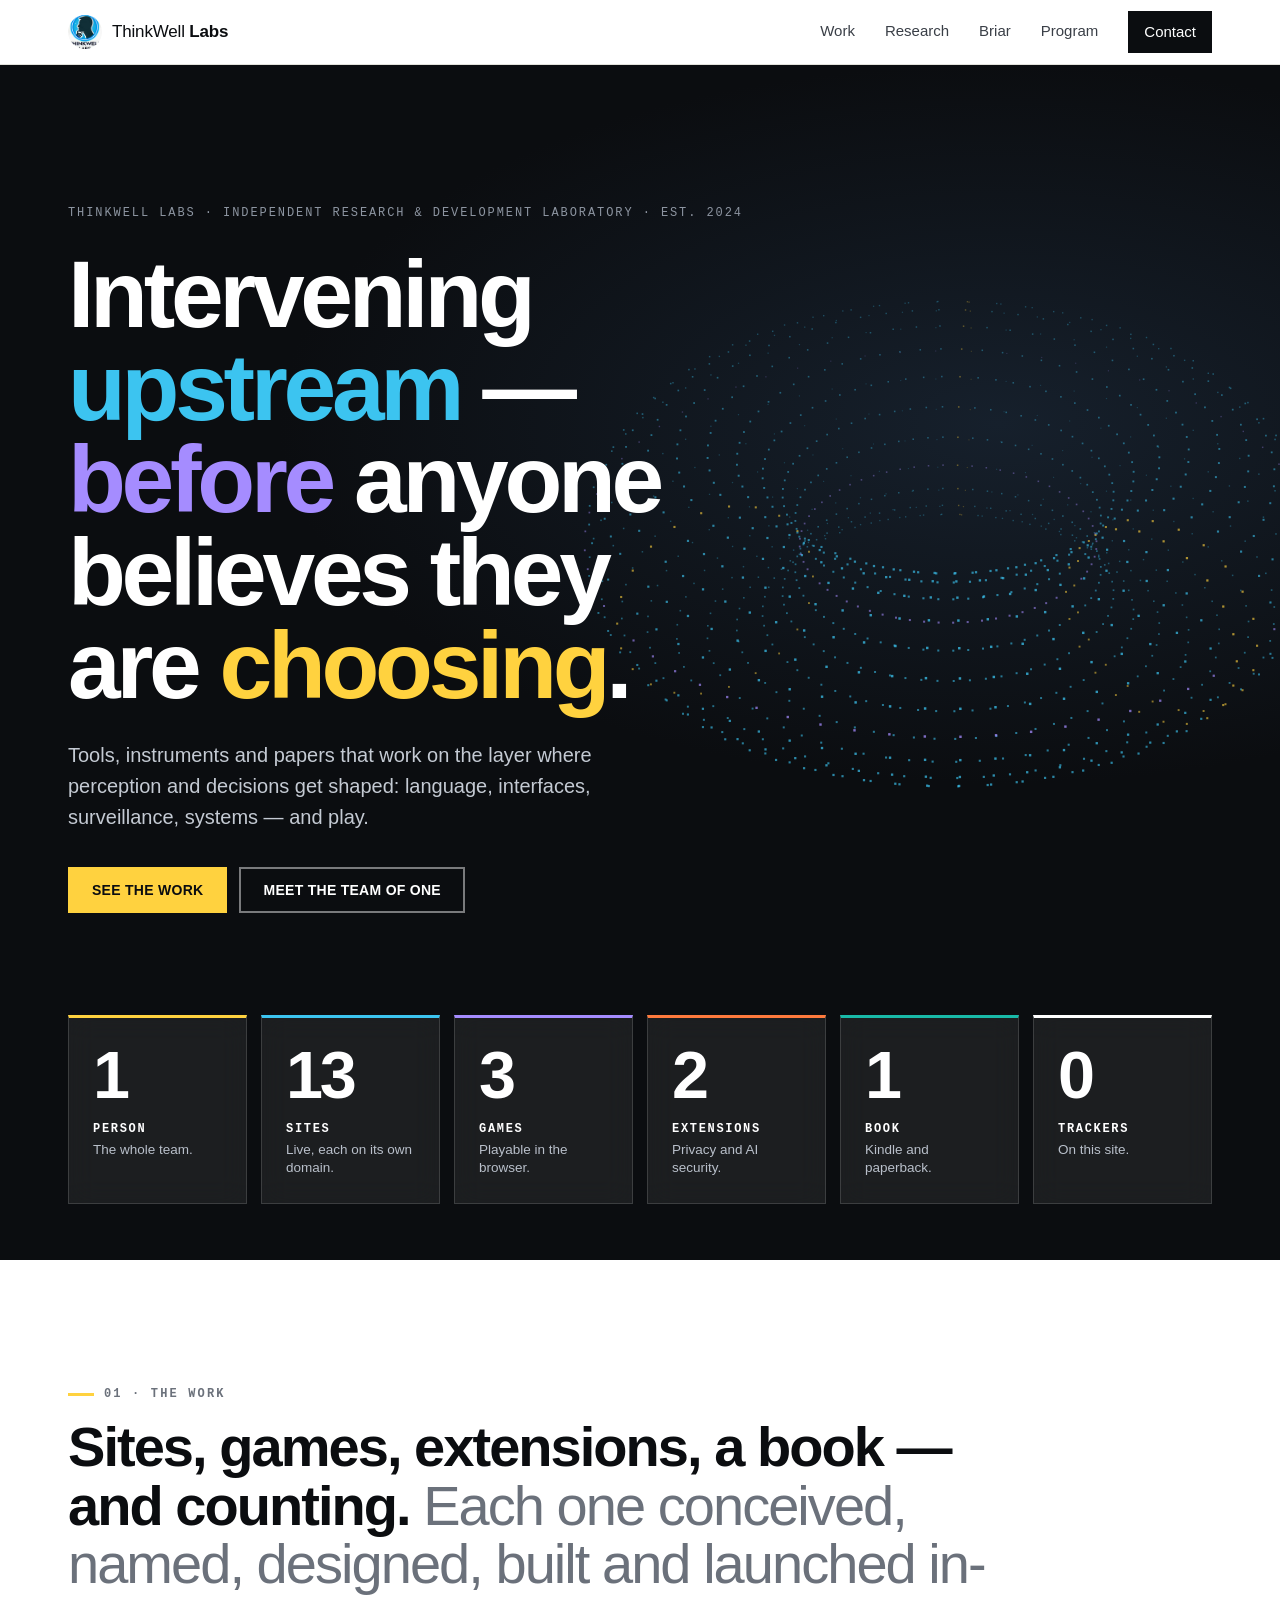
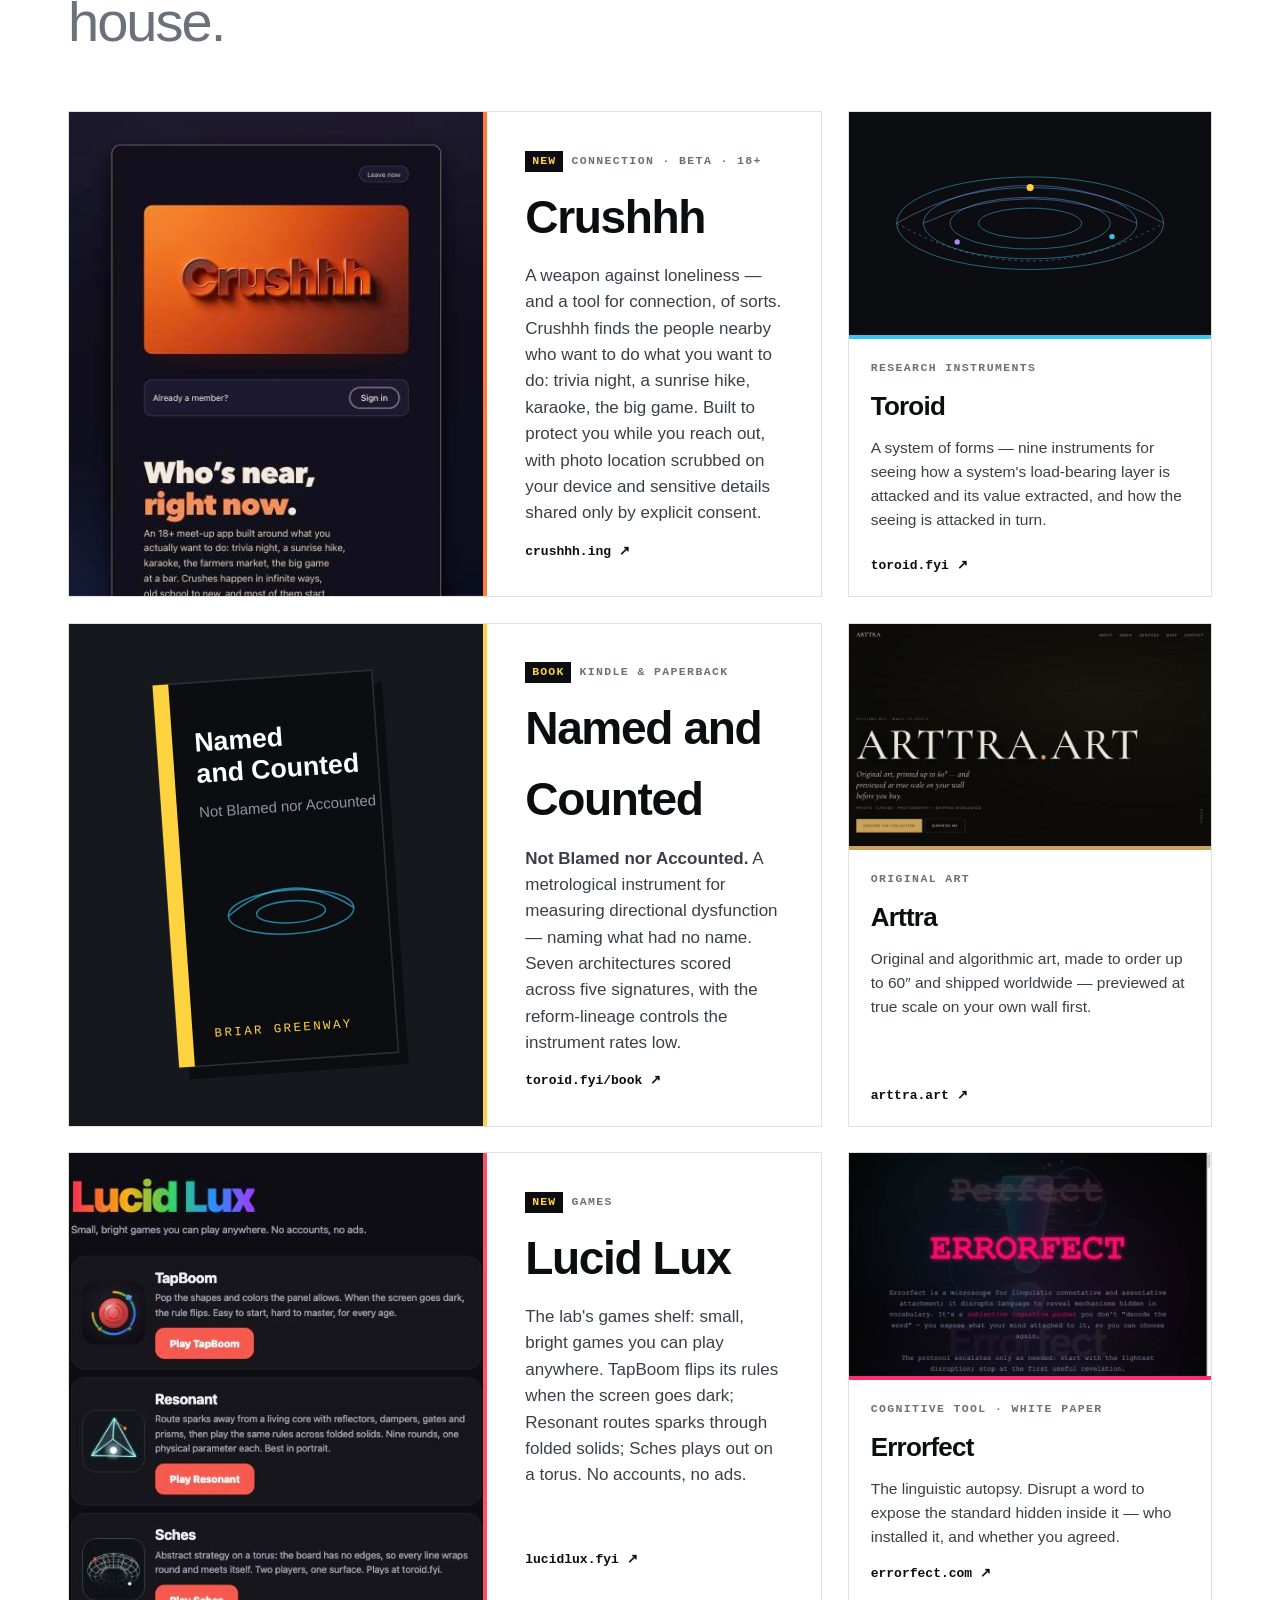
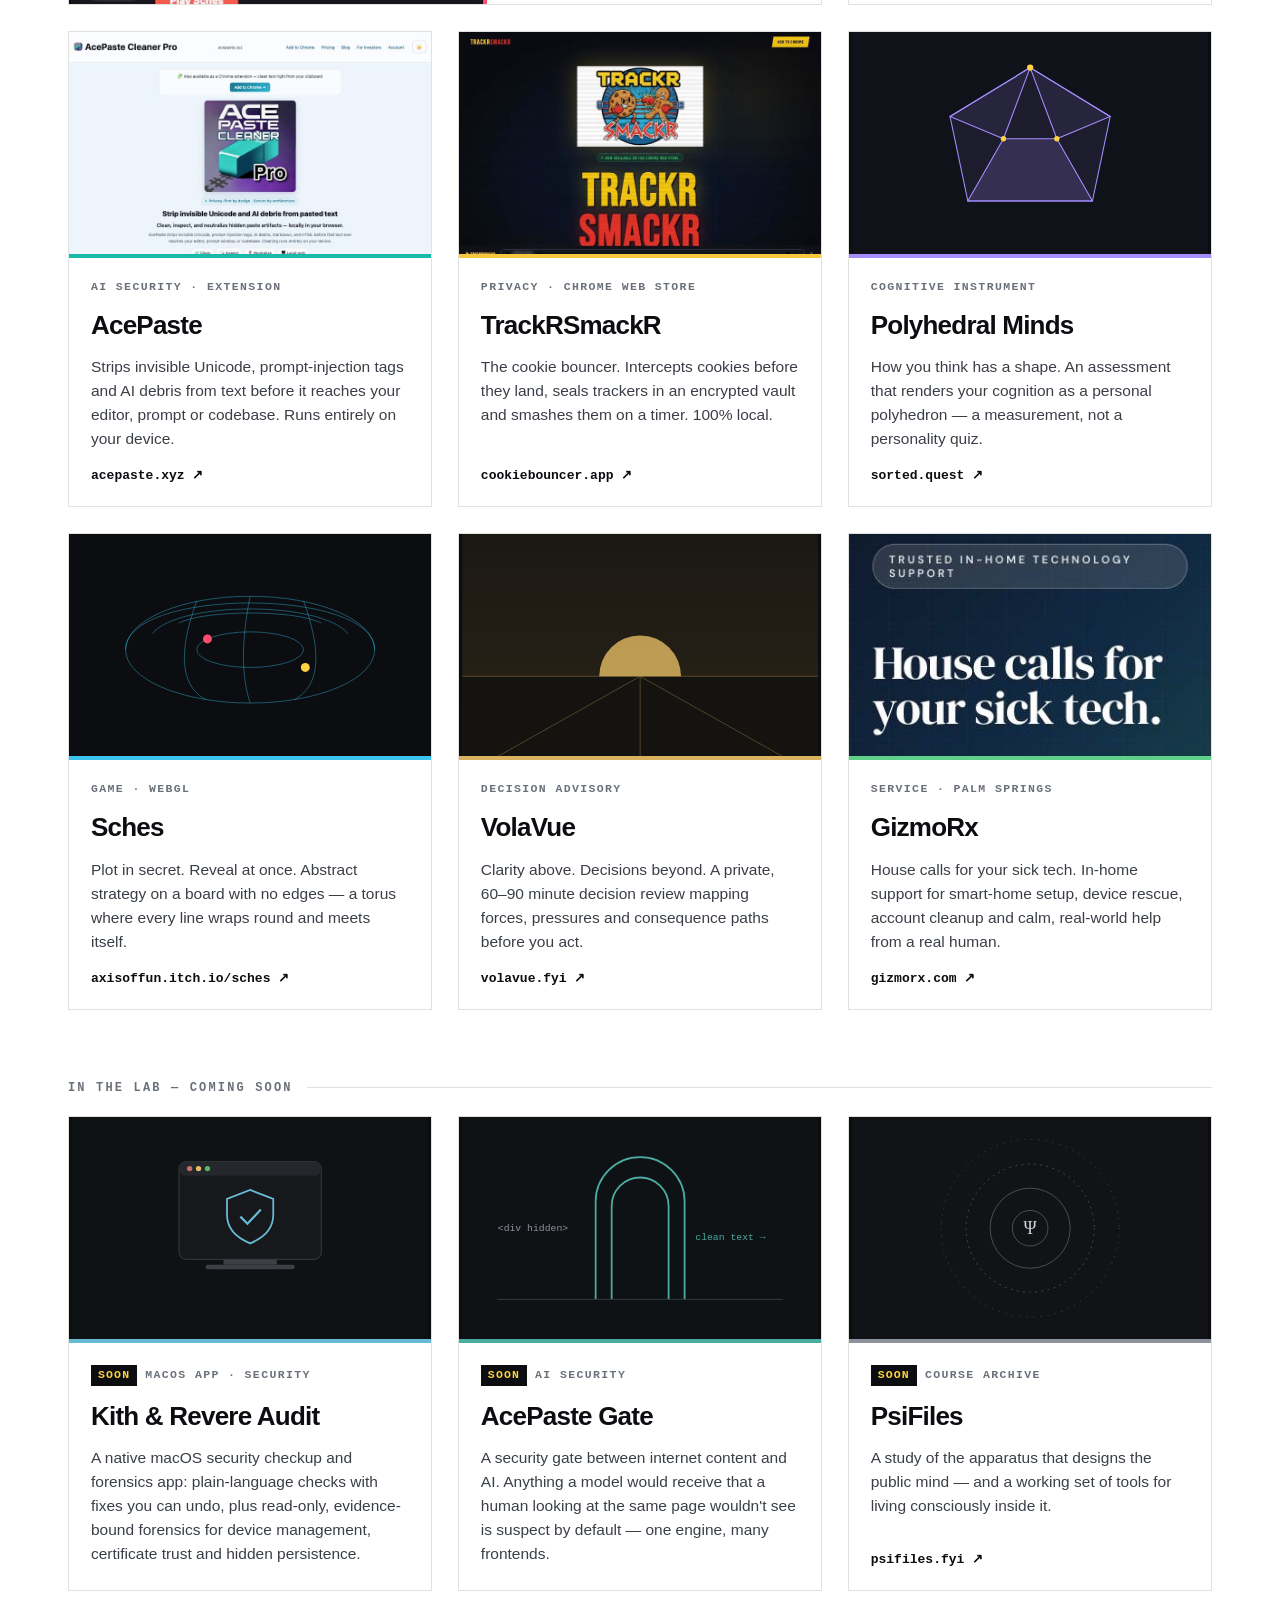
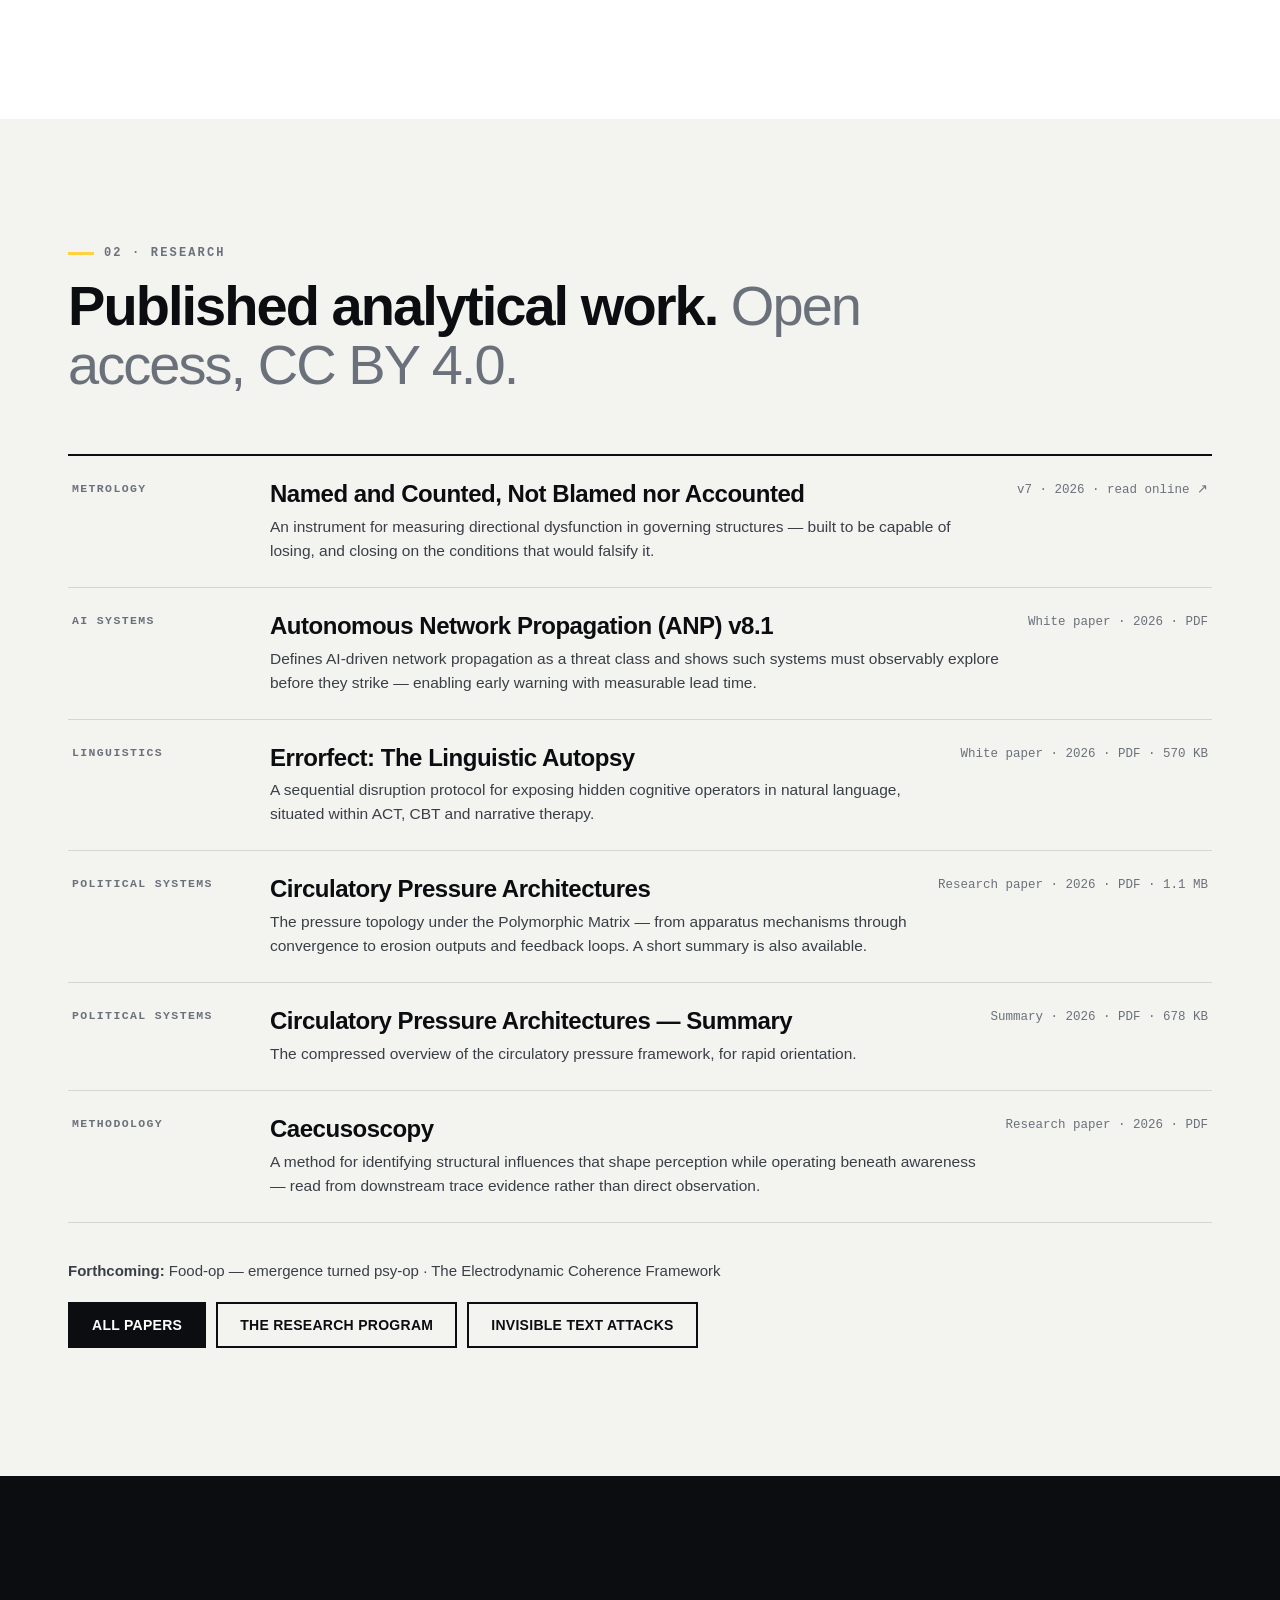
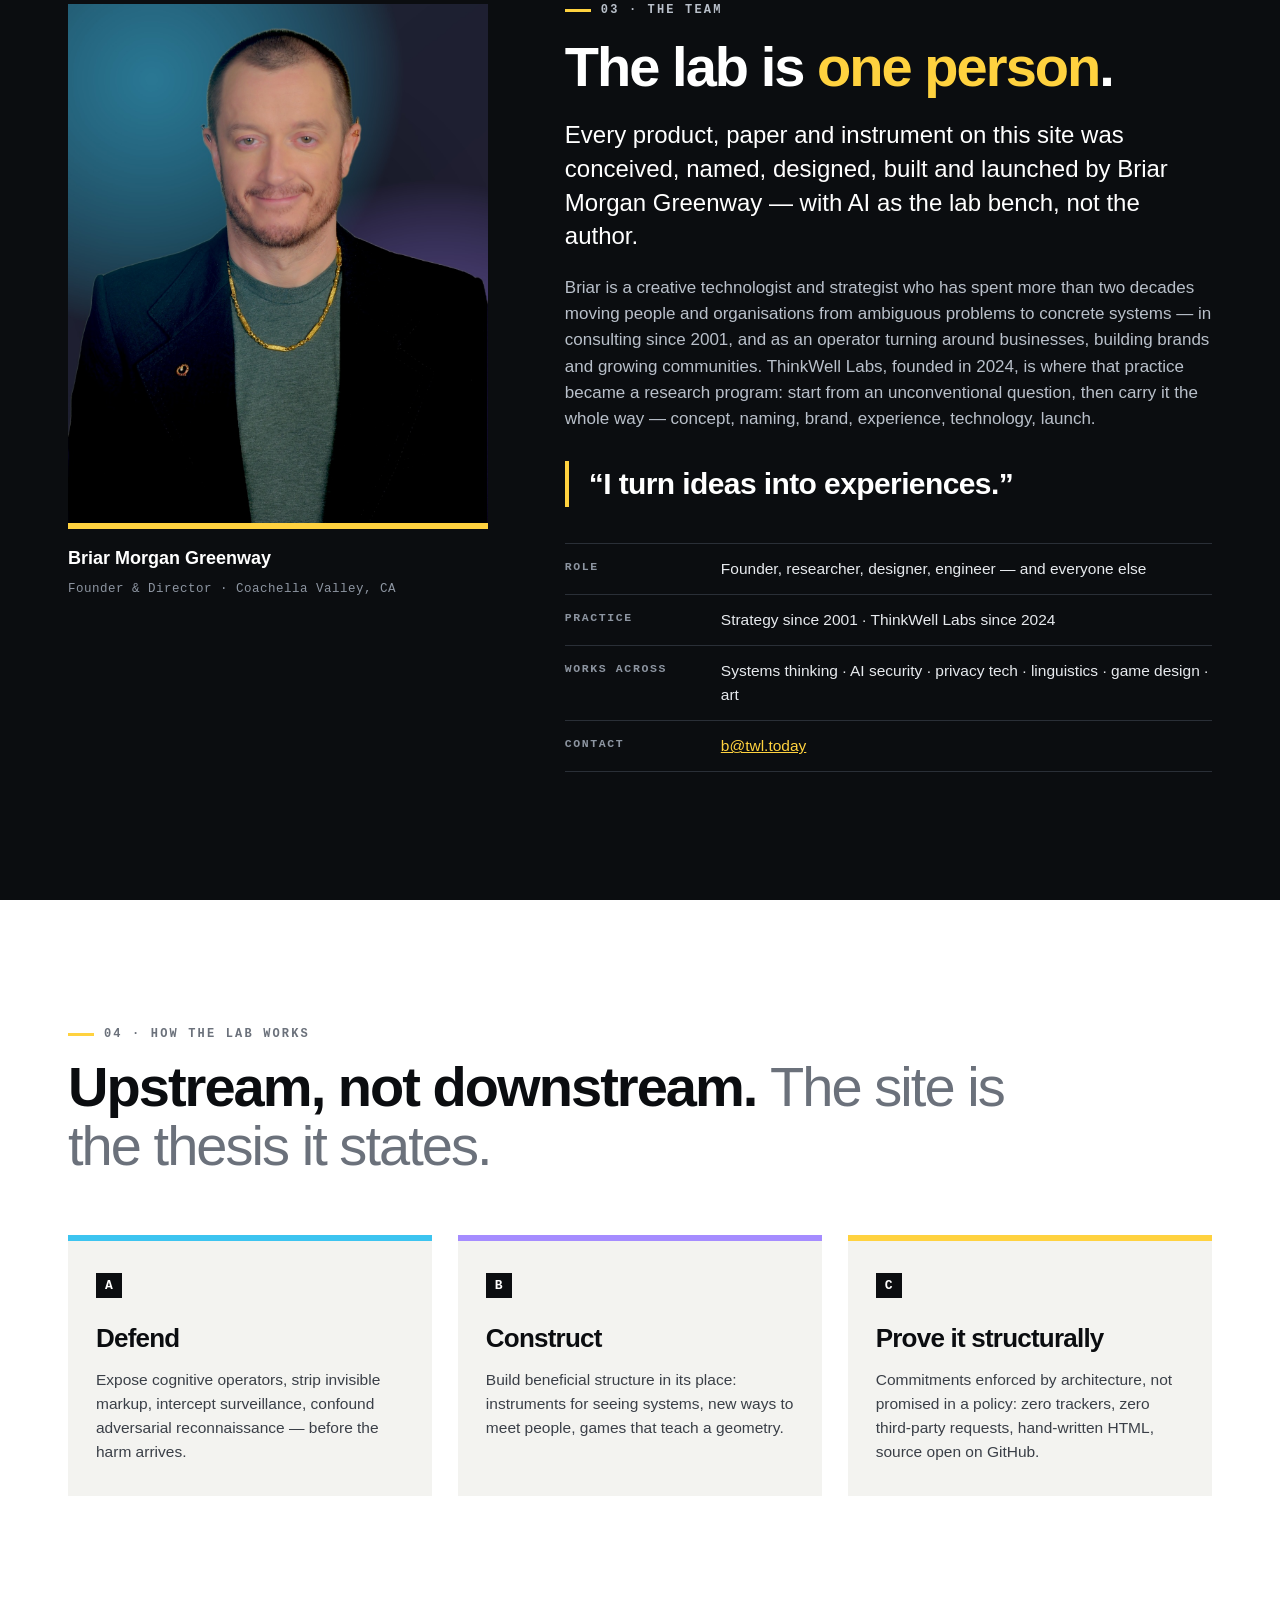
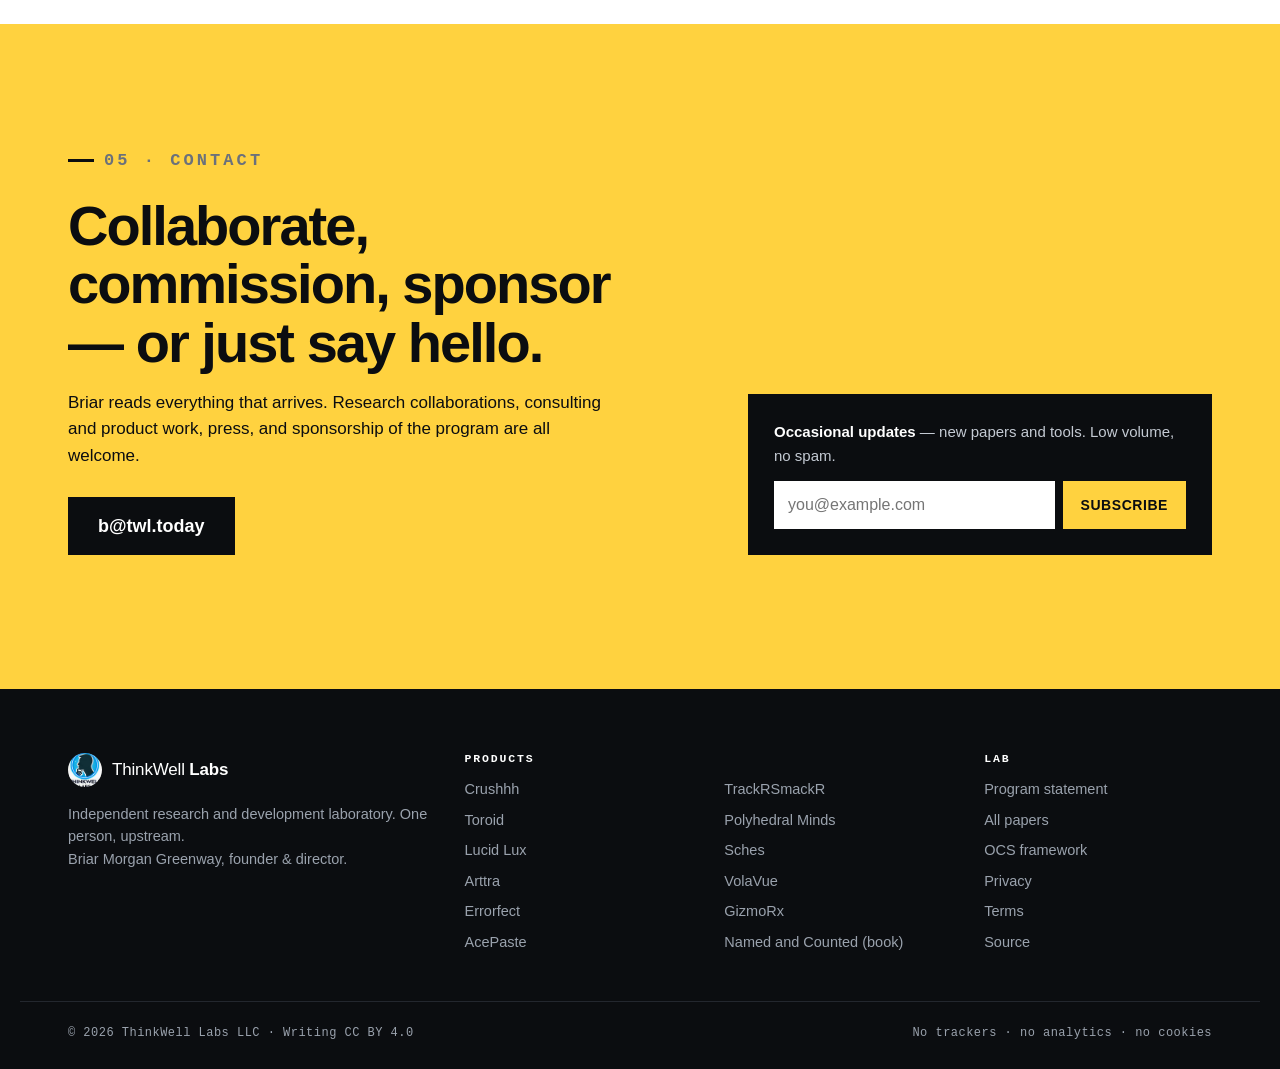
==== commit 989bf296: "Rename Polygonal Minds to Polyhedral Minds Co-Authored-By: Claude Opus 5.5 <noreply@anthropic.com>" ====
--- a/index.html
+++ b/index.html
@@ -204,7 +204,7 @@
         </div>
         <div class="body">
           <p class="tag">Cognitive instrument</p>
-          <h3>Polygonal Minds</h3>
+          <h3>Polyhedral Minds</h3>
           <p>How you think has a shape. An assessment that renders your cognition as a personal polyhedron — a measurement, not a personality quiz.</p>
           <span class="url">sorted.quest ↗</span>
         </div>
@@ -473,7 +473,7 @@
       <h4 aria-hidden="true">&nbsp;</h4>
       <ul>
         <li><a href="https://cookiebouncer.app" rel="noopener">TrackRSmackR</a></li>
-        <li><a href="https://sorted.quest" rel="noopener">Polygonal Minds</a></li>
+        <li><a href="https://sorted.quest" rel="noopener">Polyhedral Minds</a></li>
         <li><a href="https://axisoffun.itch.io/sches" rel="noopener">Sches</a></li>
         <li><a href="https://volavue.fyi" rel="noopener">VolaVue</a></li>
         <li><a href="https://gizmorx.com" rel="noopener">GizmoRx</a></li>
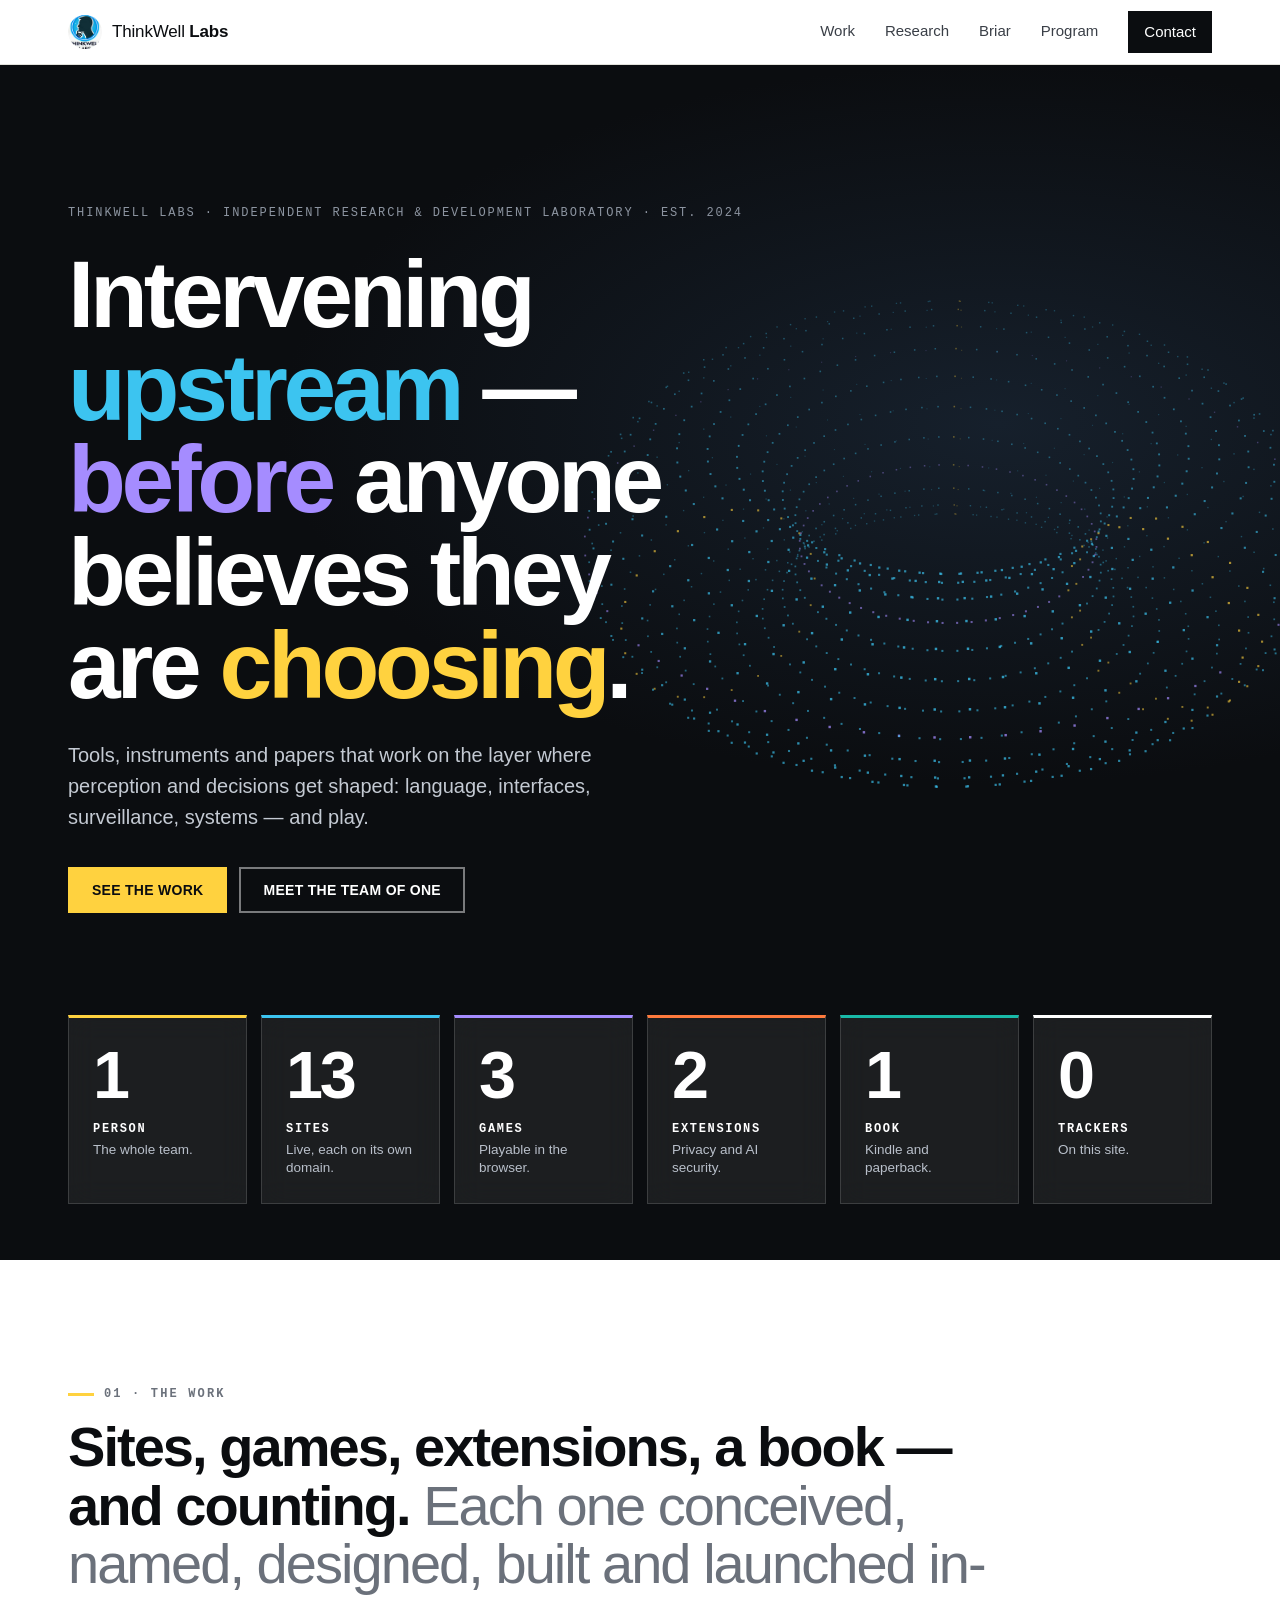
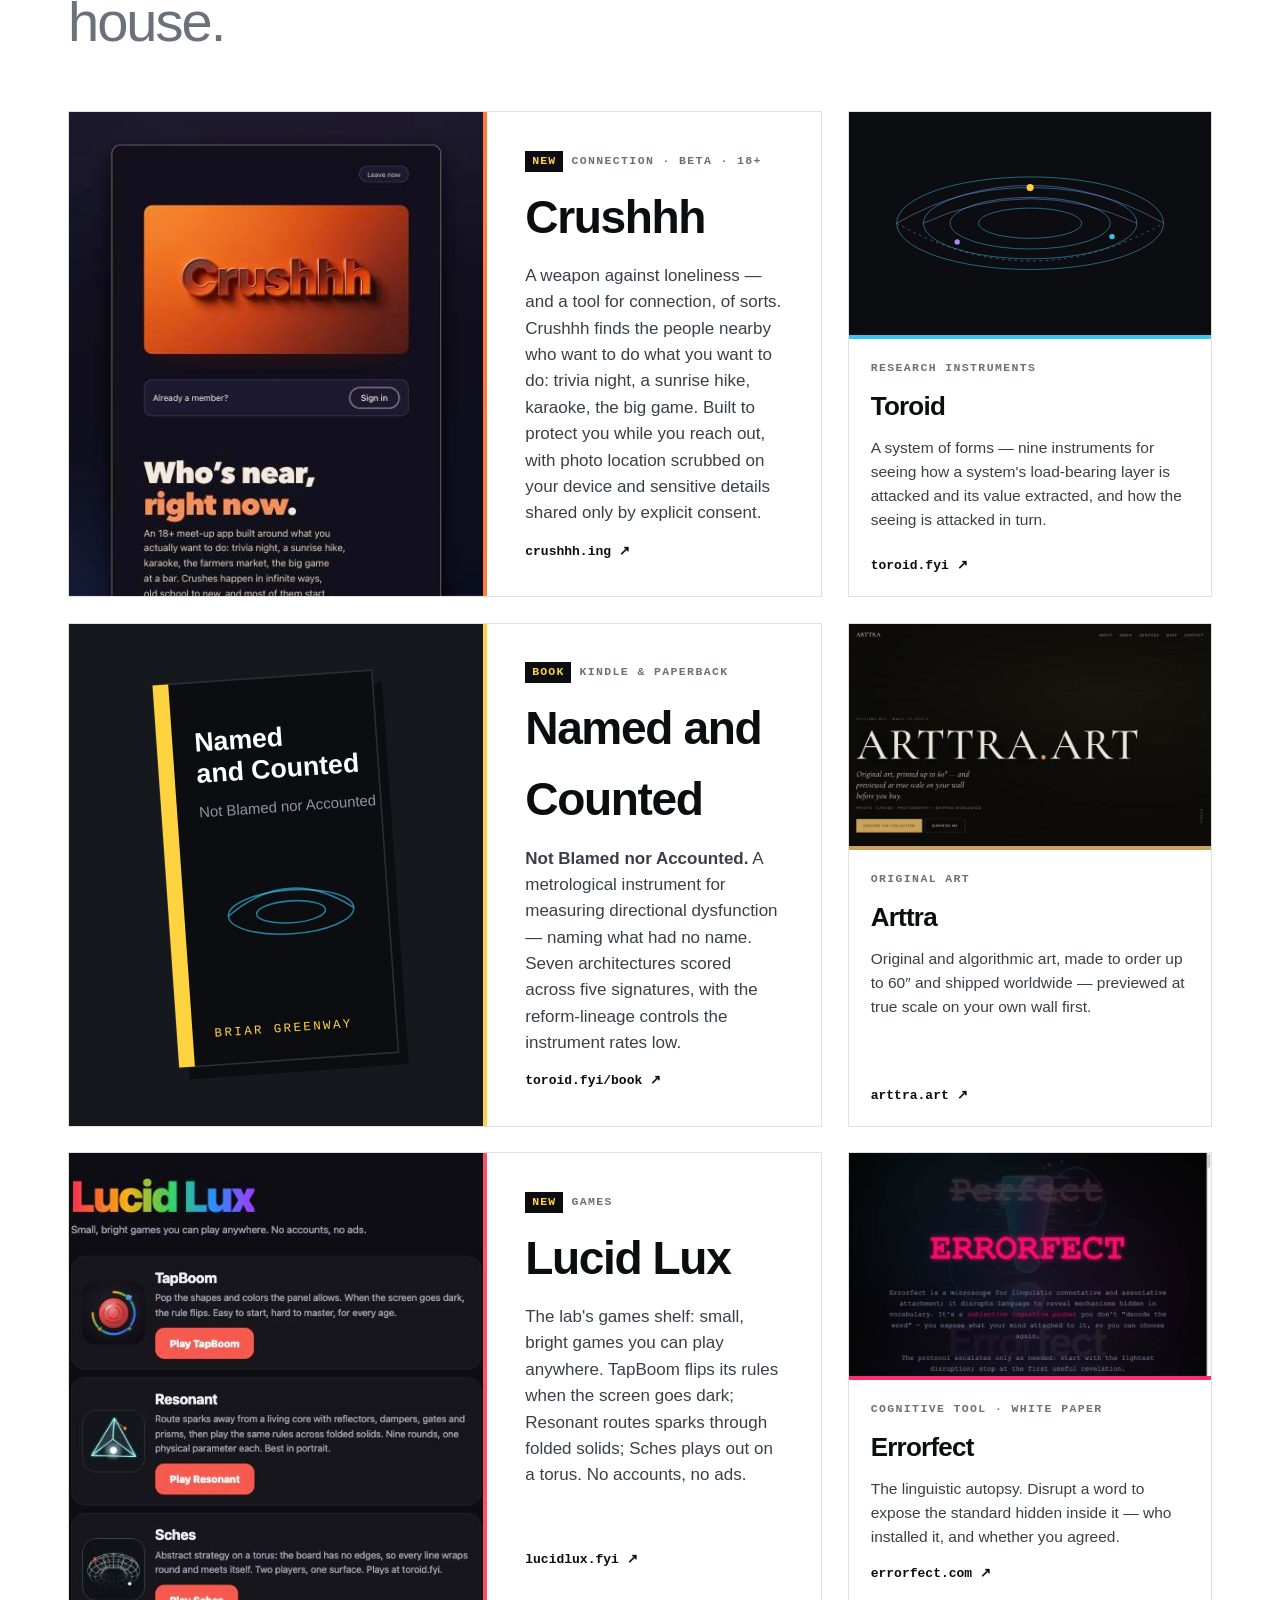
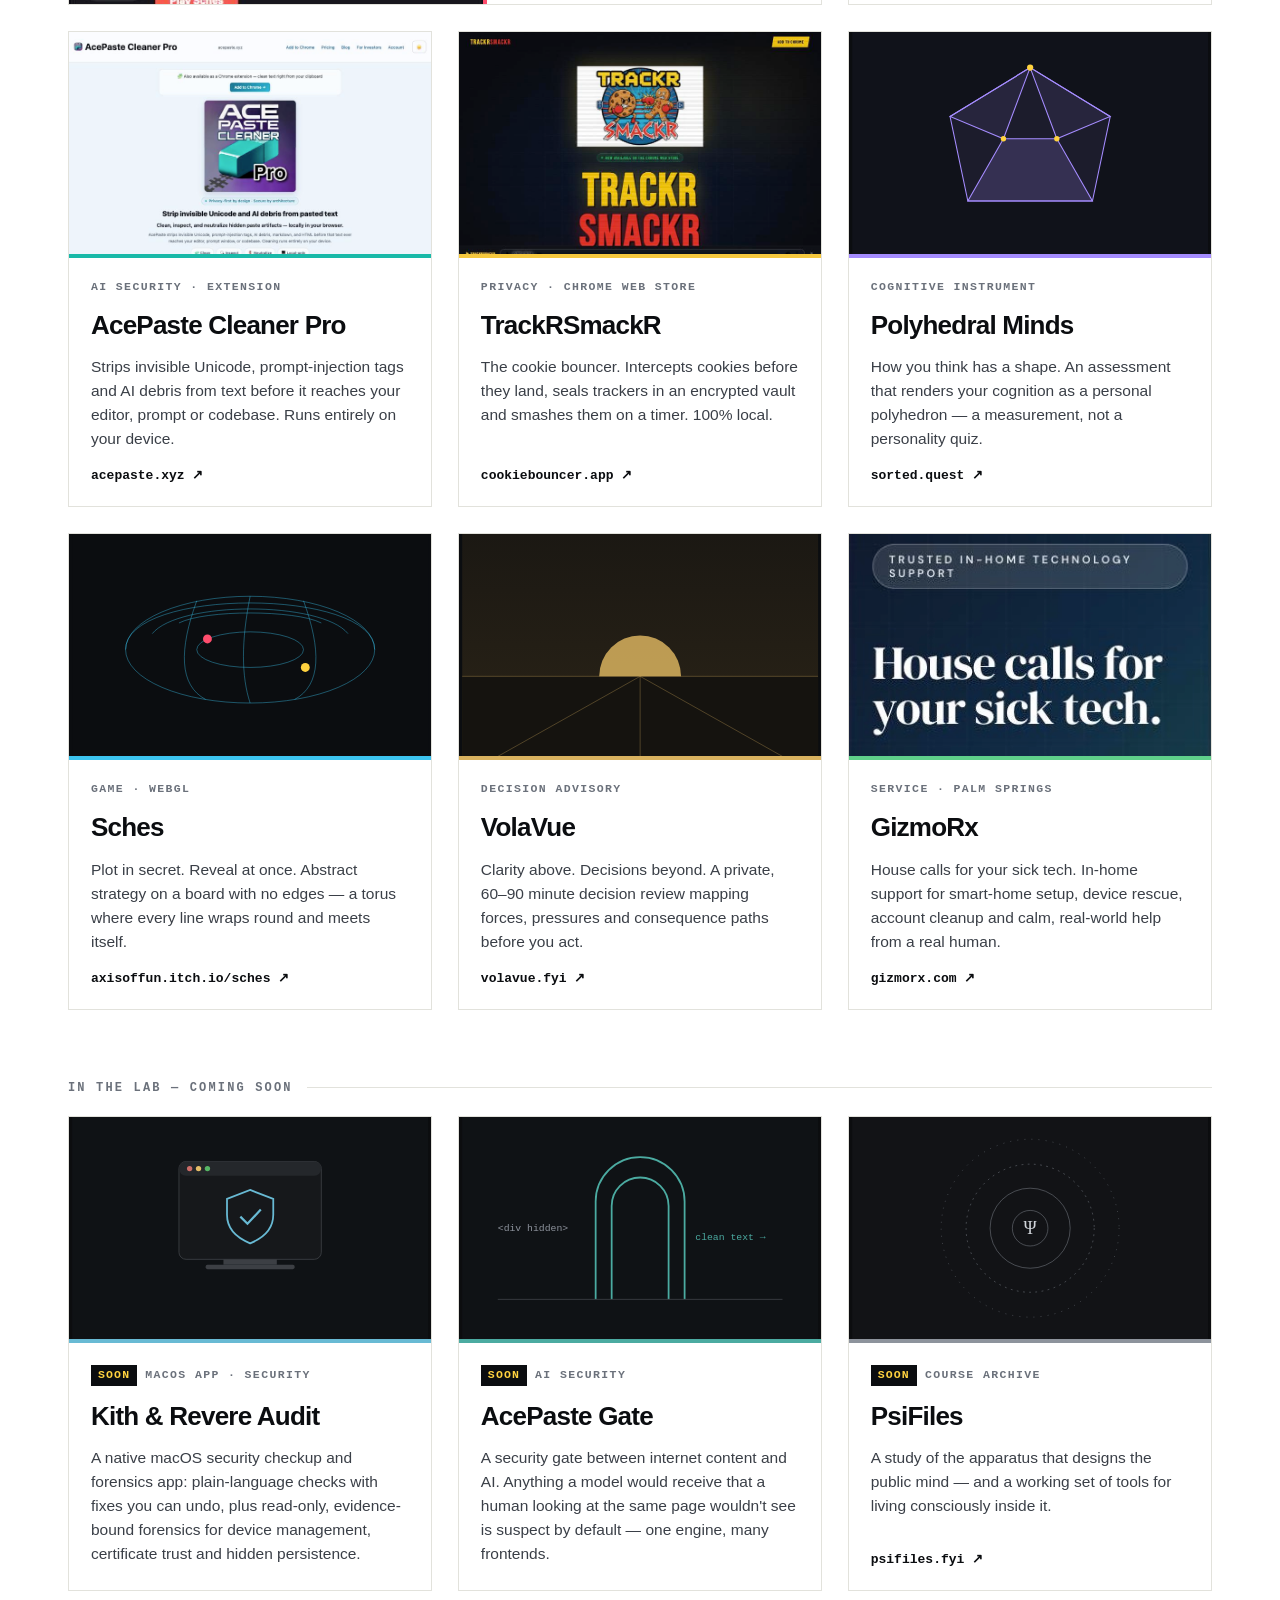
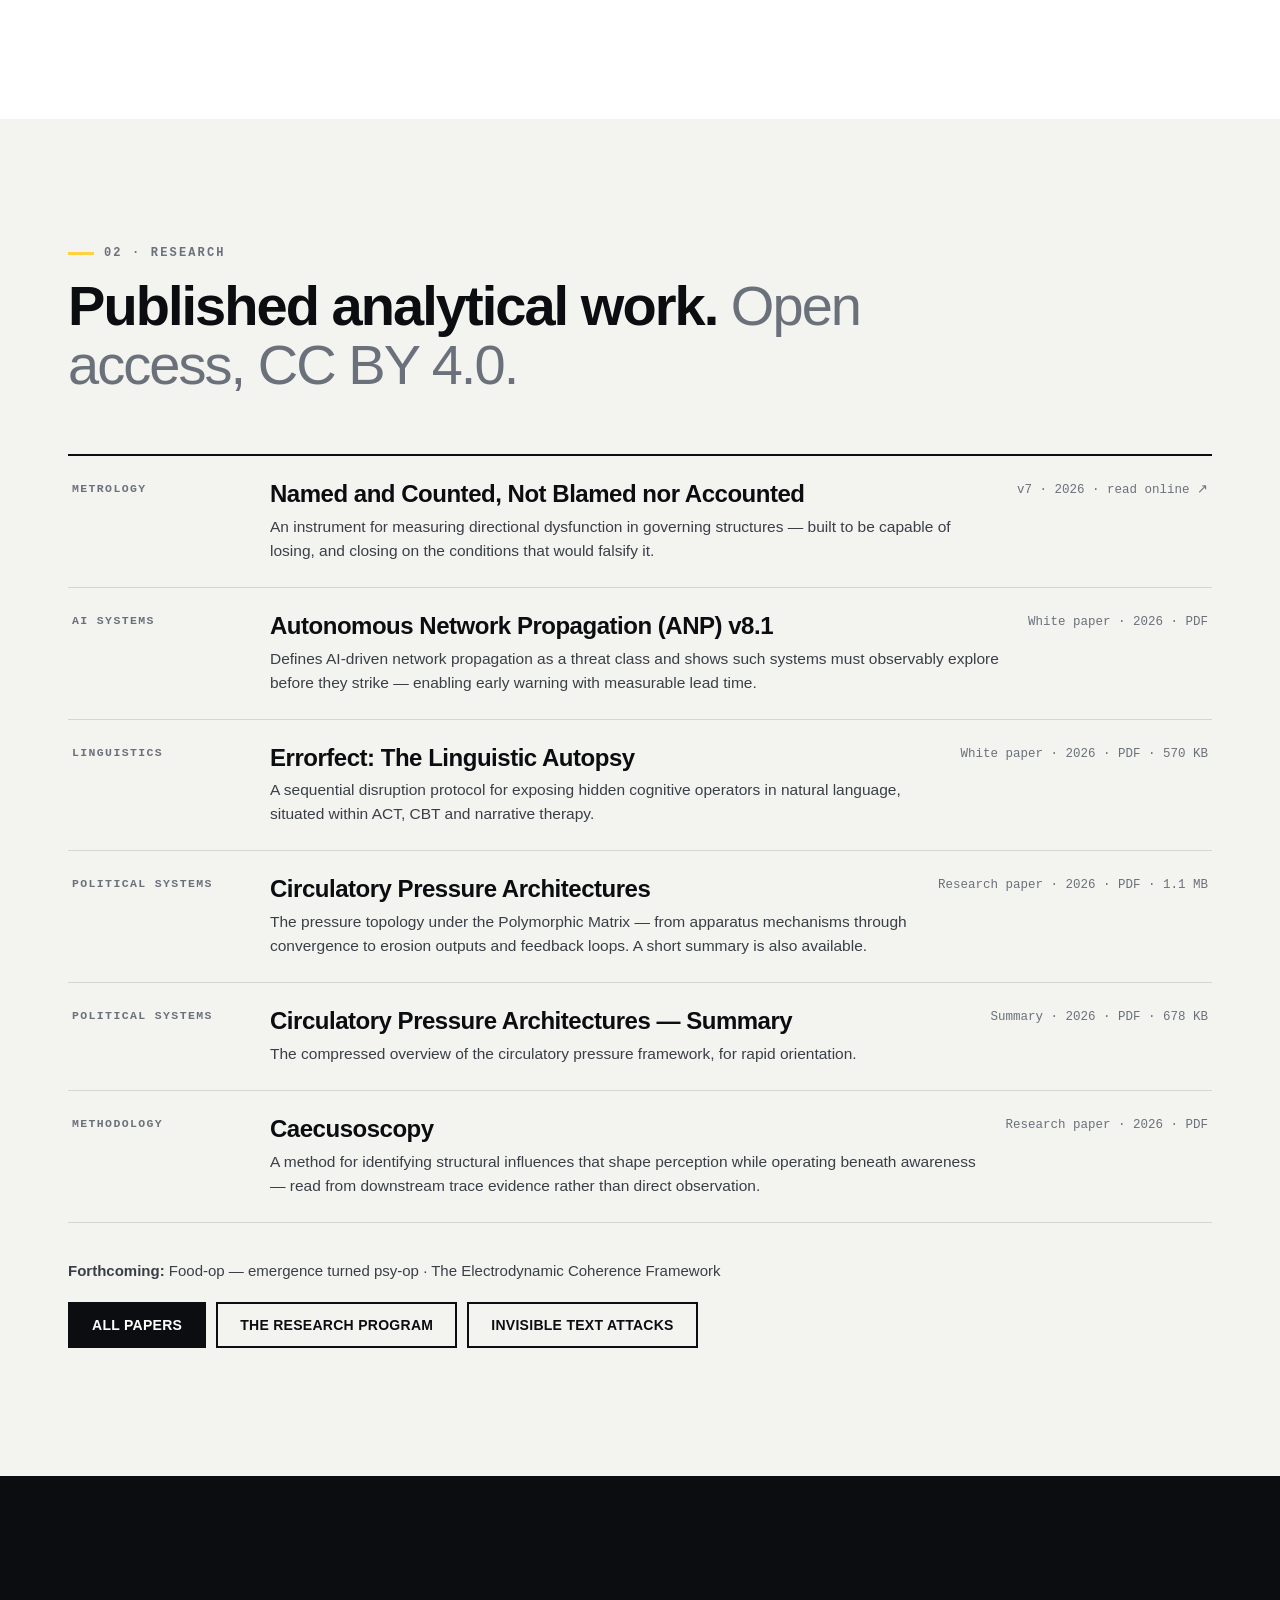
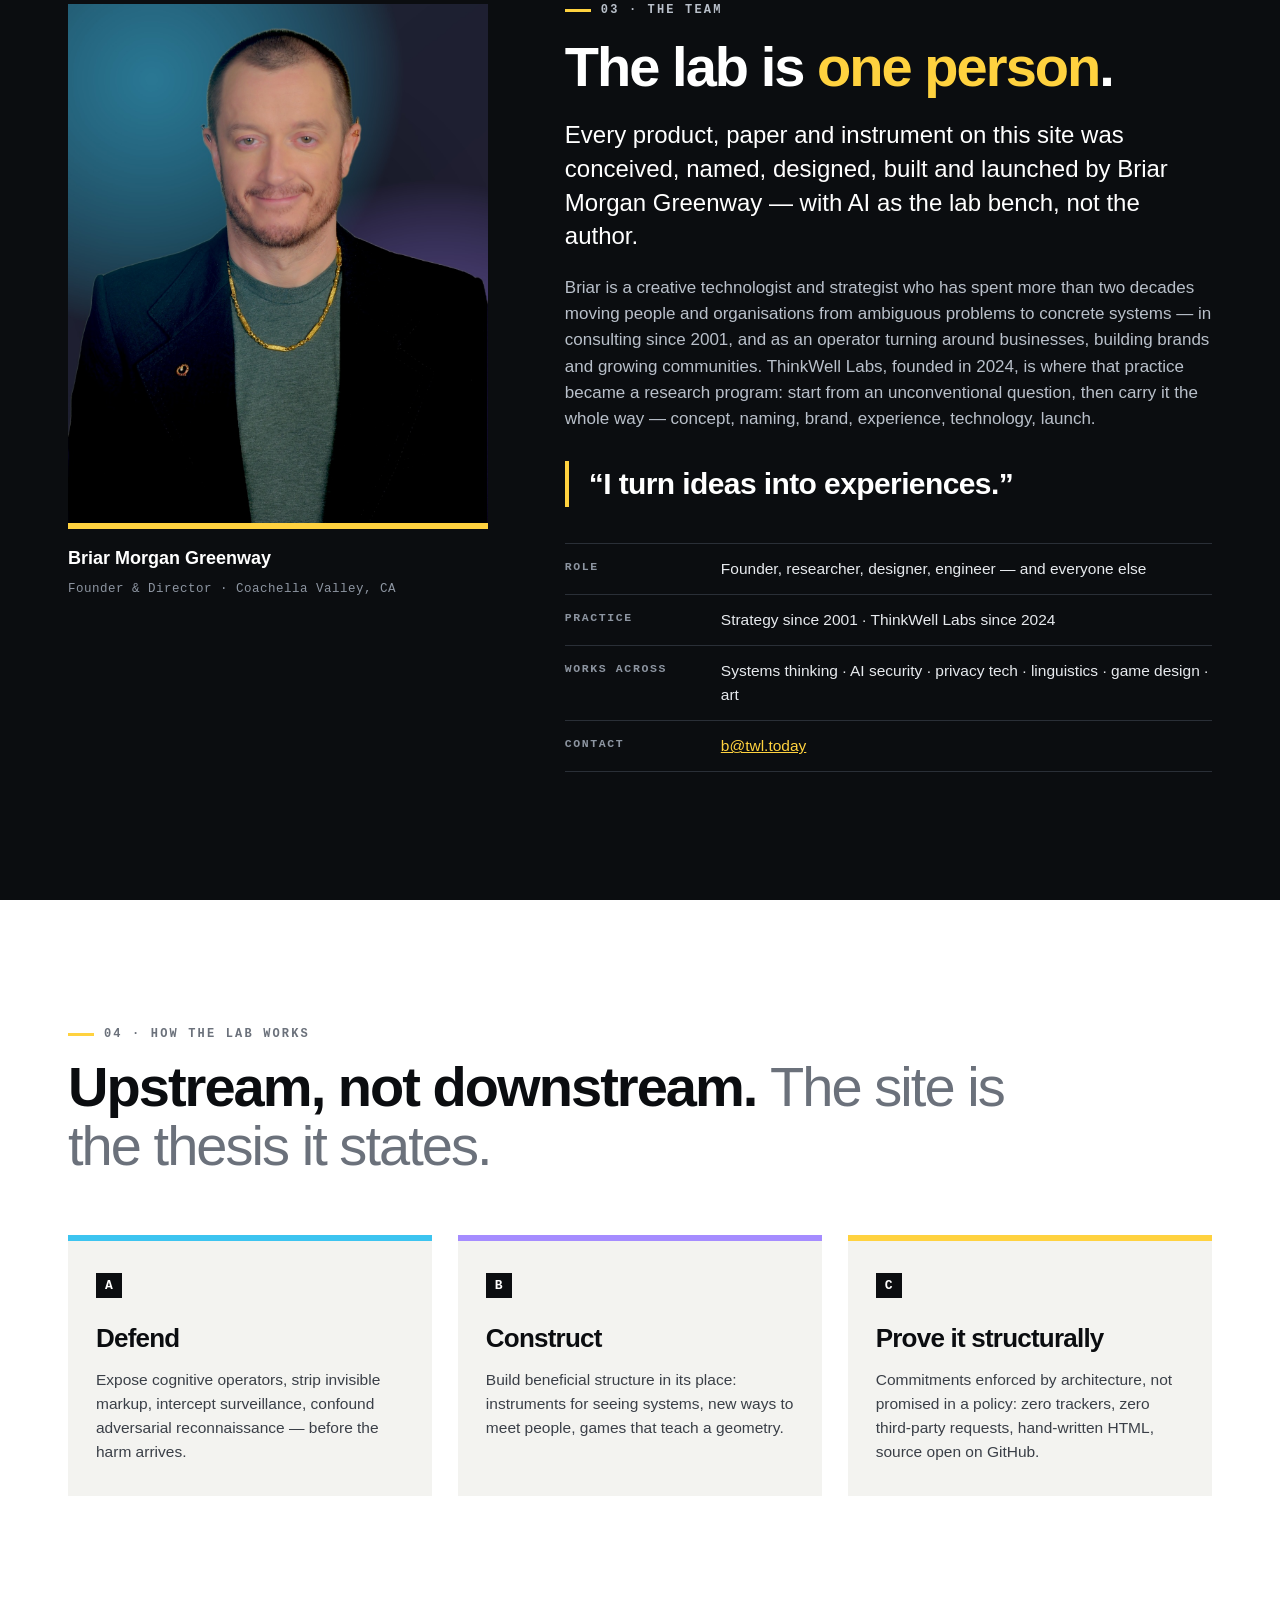
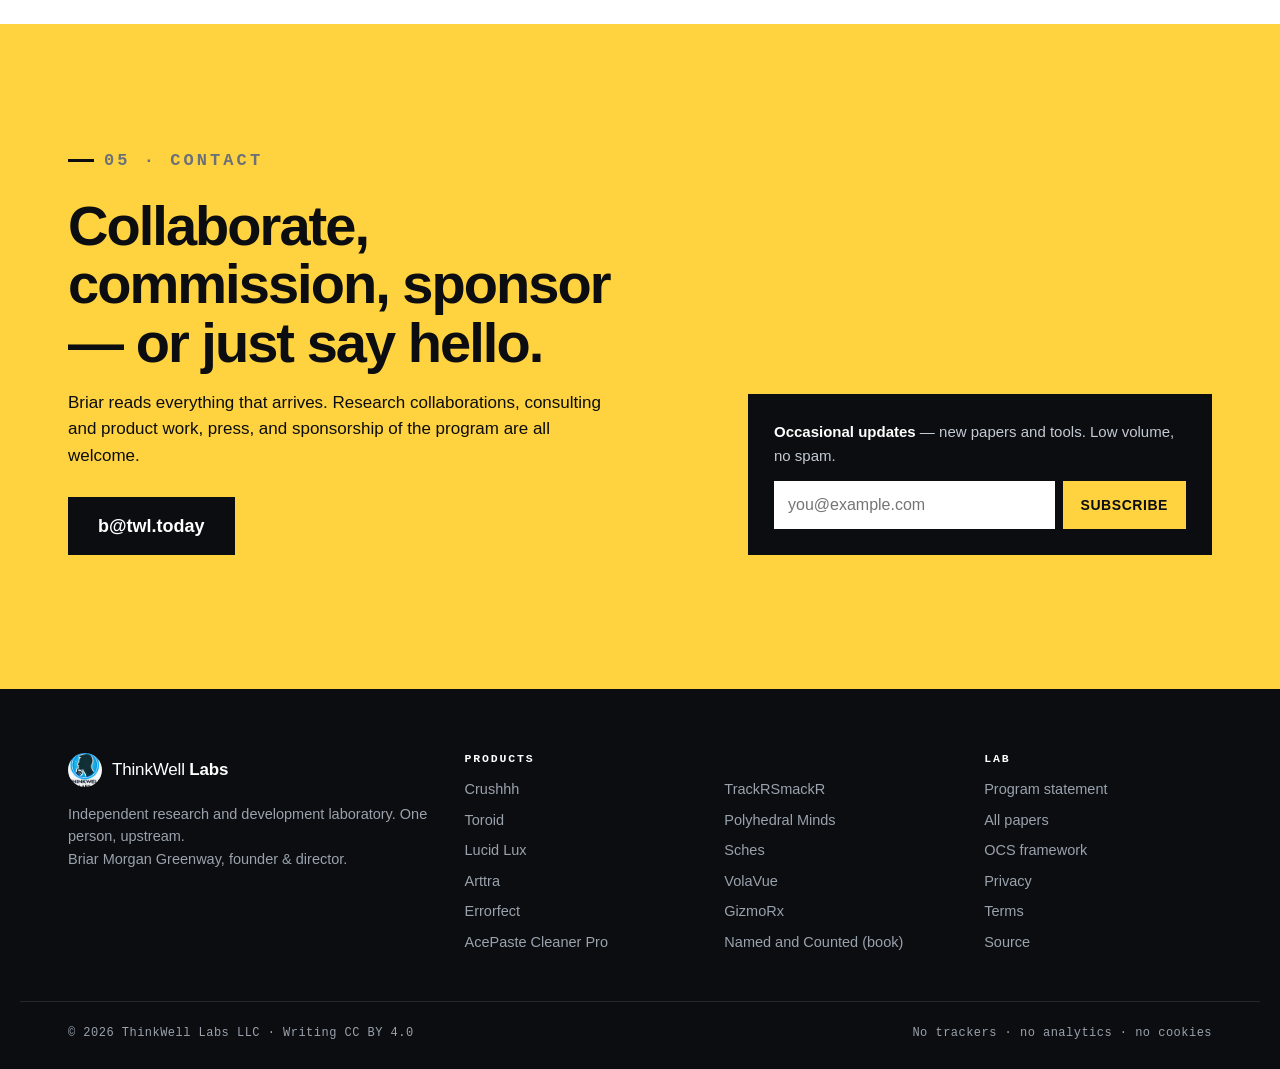
==== commit d10841ef: "Use the full product name: AcePaste Cleaner Pro Co-Authored-By: Claude Opus 5.5 <noreply@anthropic.c" ====
--- a/index.html
+++ b/index.html
@@ -175,10 +175,10 @@
       </a>
 
       <a class="card" href="https://acepaste.xyz" rel="noopener" style="--tone:#19b9a8">
-        <div class="media"><img src="assets/work/acepaste.jpg" alt="AcePaste homepage" loading="lazy"></div>
+        <div class="media"><img src="assets/work/acepaste.jpg" alt="AcePaste Cleaner Pro homepage" loading="lazy"></div>
         <div class="body">
           <p class="tag">AI security · extension</p>
-          <h3>AcePaste</h3>
+          <h3>AcePaste Cleaner Pro</h3>
           <p>Strips invisible Unicode, prompt-injection tags and AI debris from text before it reaches your editor, prompt or codebase. Runs entirely on your device.</p>
           <span class="url">acepaste.xyz ↗</span>
         </div>
@@ -466,7 +466,7 @@
         <li><a href="https://lucidlux.fyi" rel="noopener">Lucid Lux</a></li>
         <li><a href="https://arttra.art" rel="noopener">Arttra</a></li>
         <li><a href="https://errorfect.com" rel="noopener">Errorfect</a></li>
-        <li><a href="https://acepaste.xyz" rel="noopener">AcePaste</a></li>
+        <li><a href="https://acepaste.xyz" rel="noopener">AcePaste Cleaner Pro</a></li>
       </ul>
     </div>
     <div>
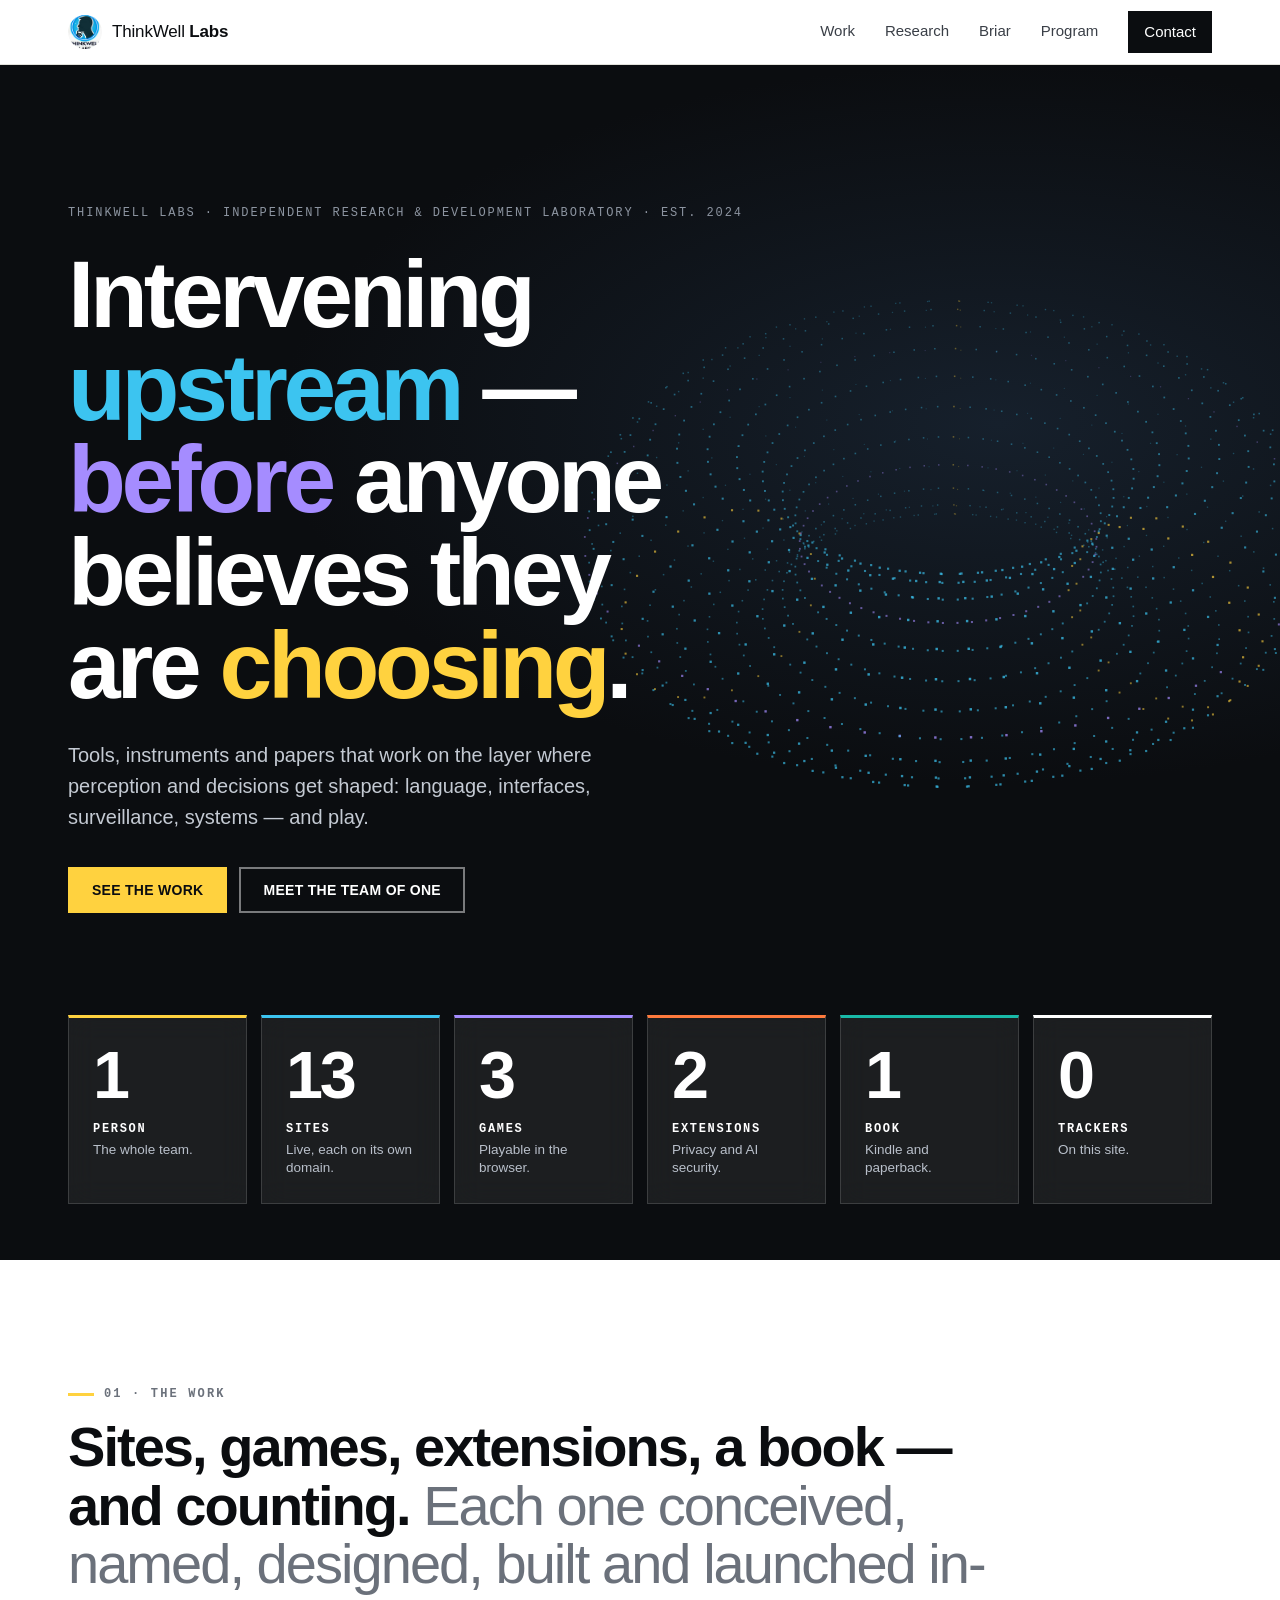
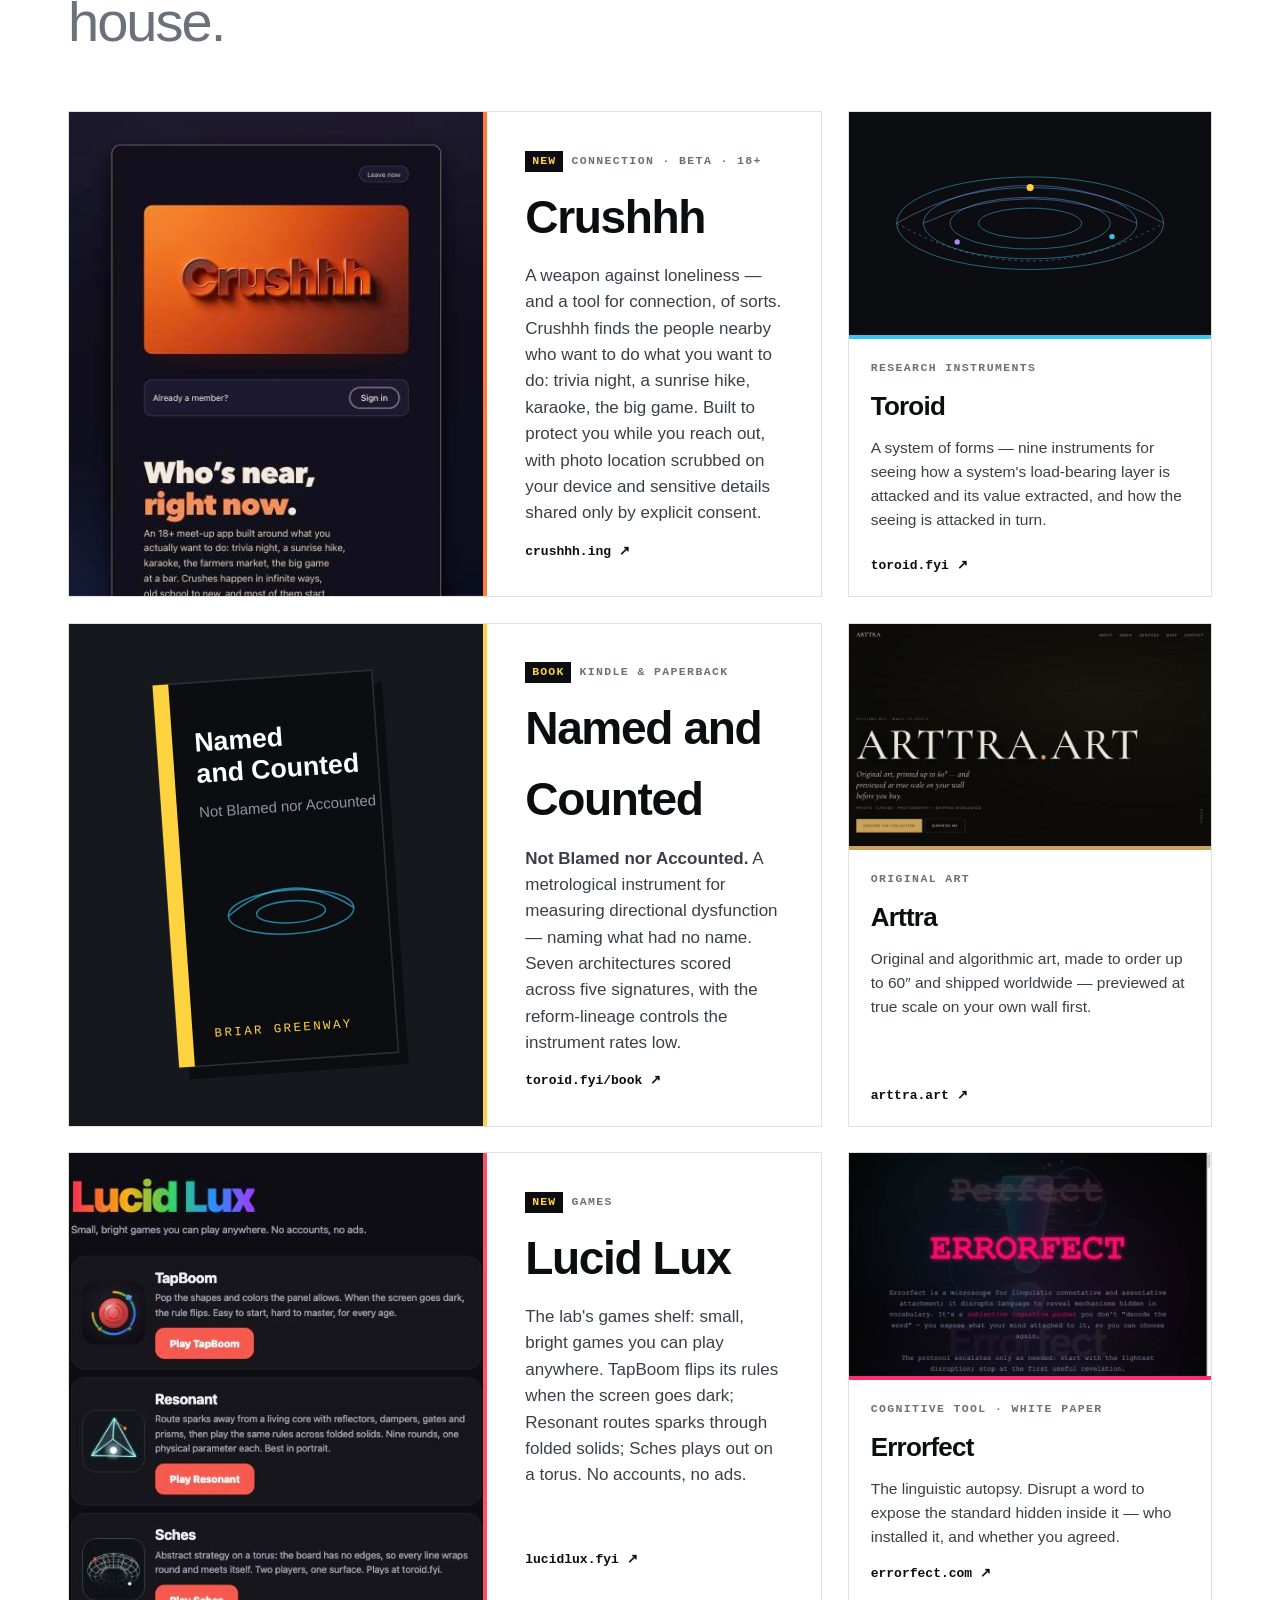
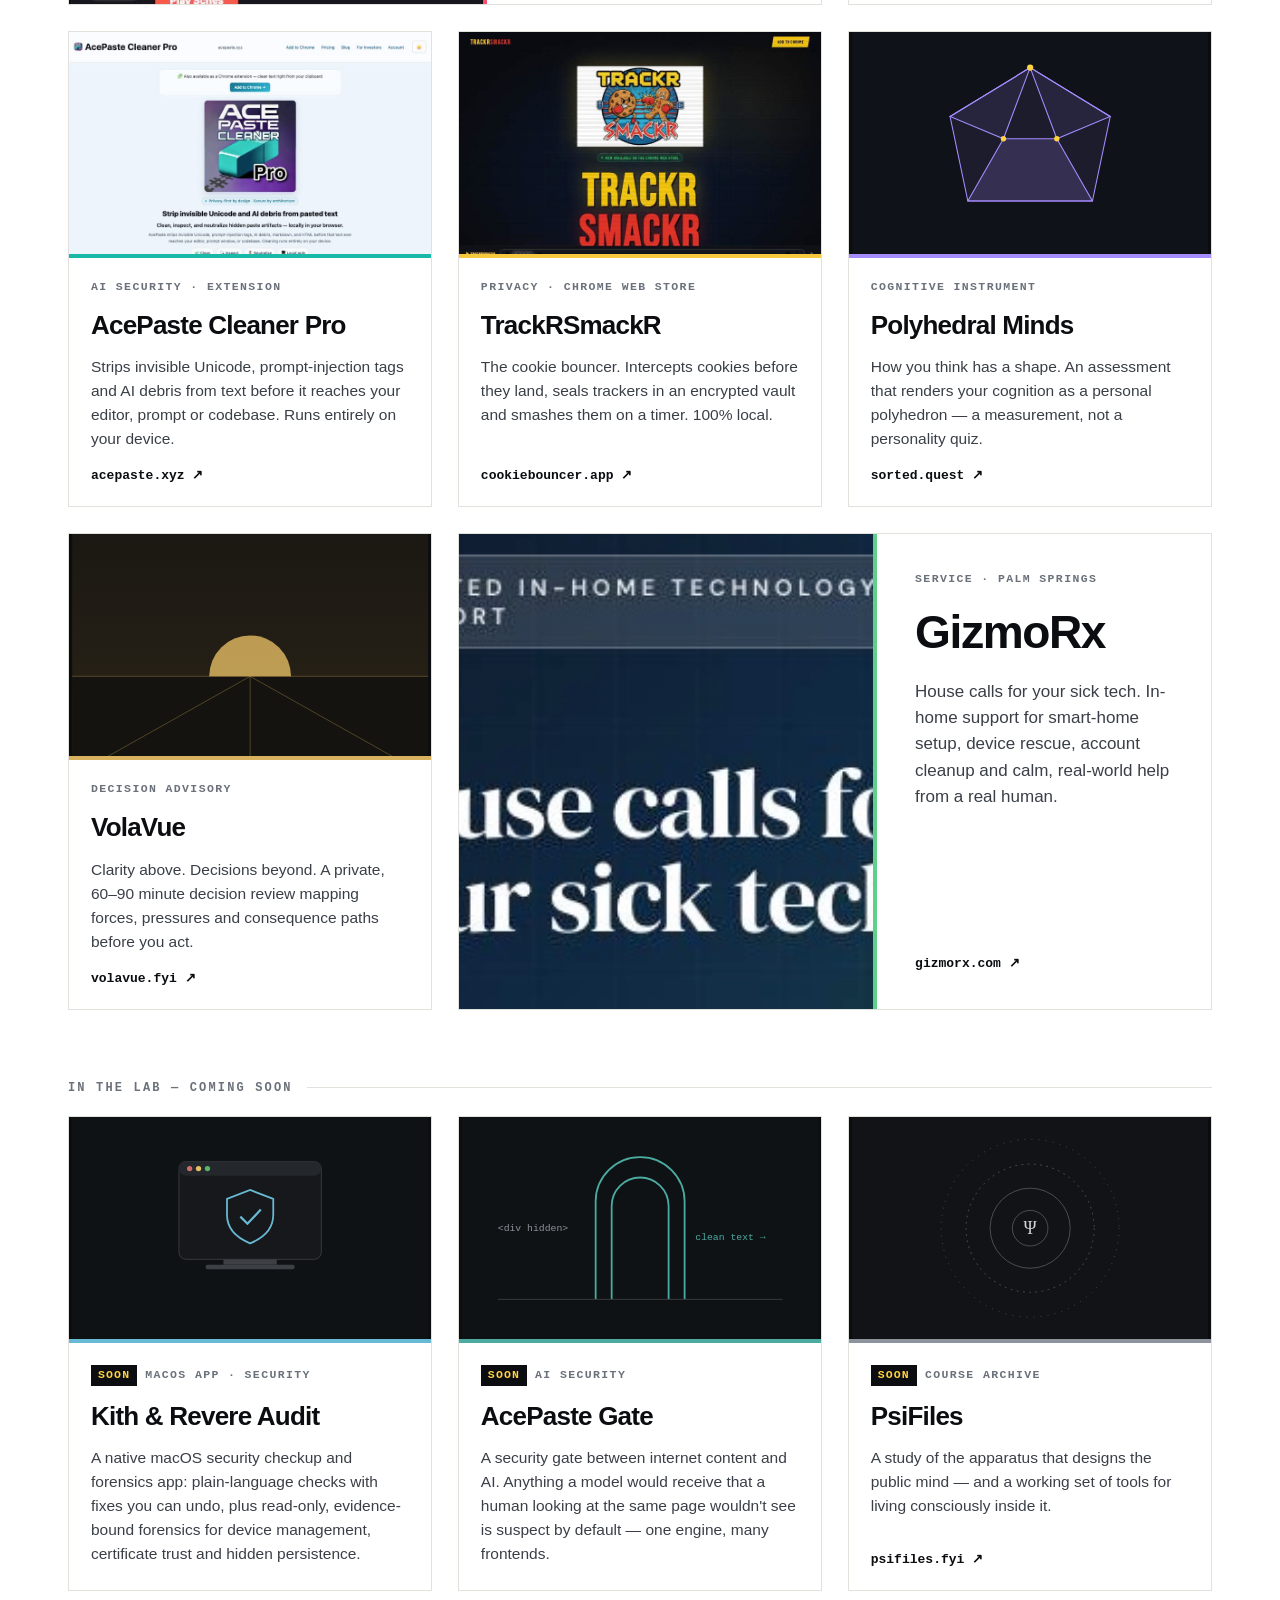
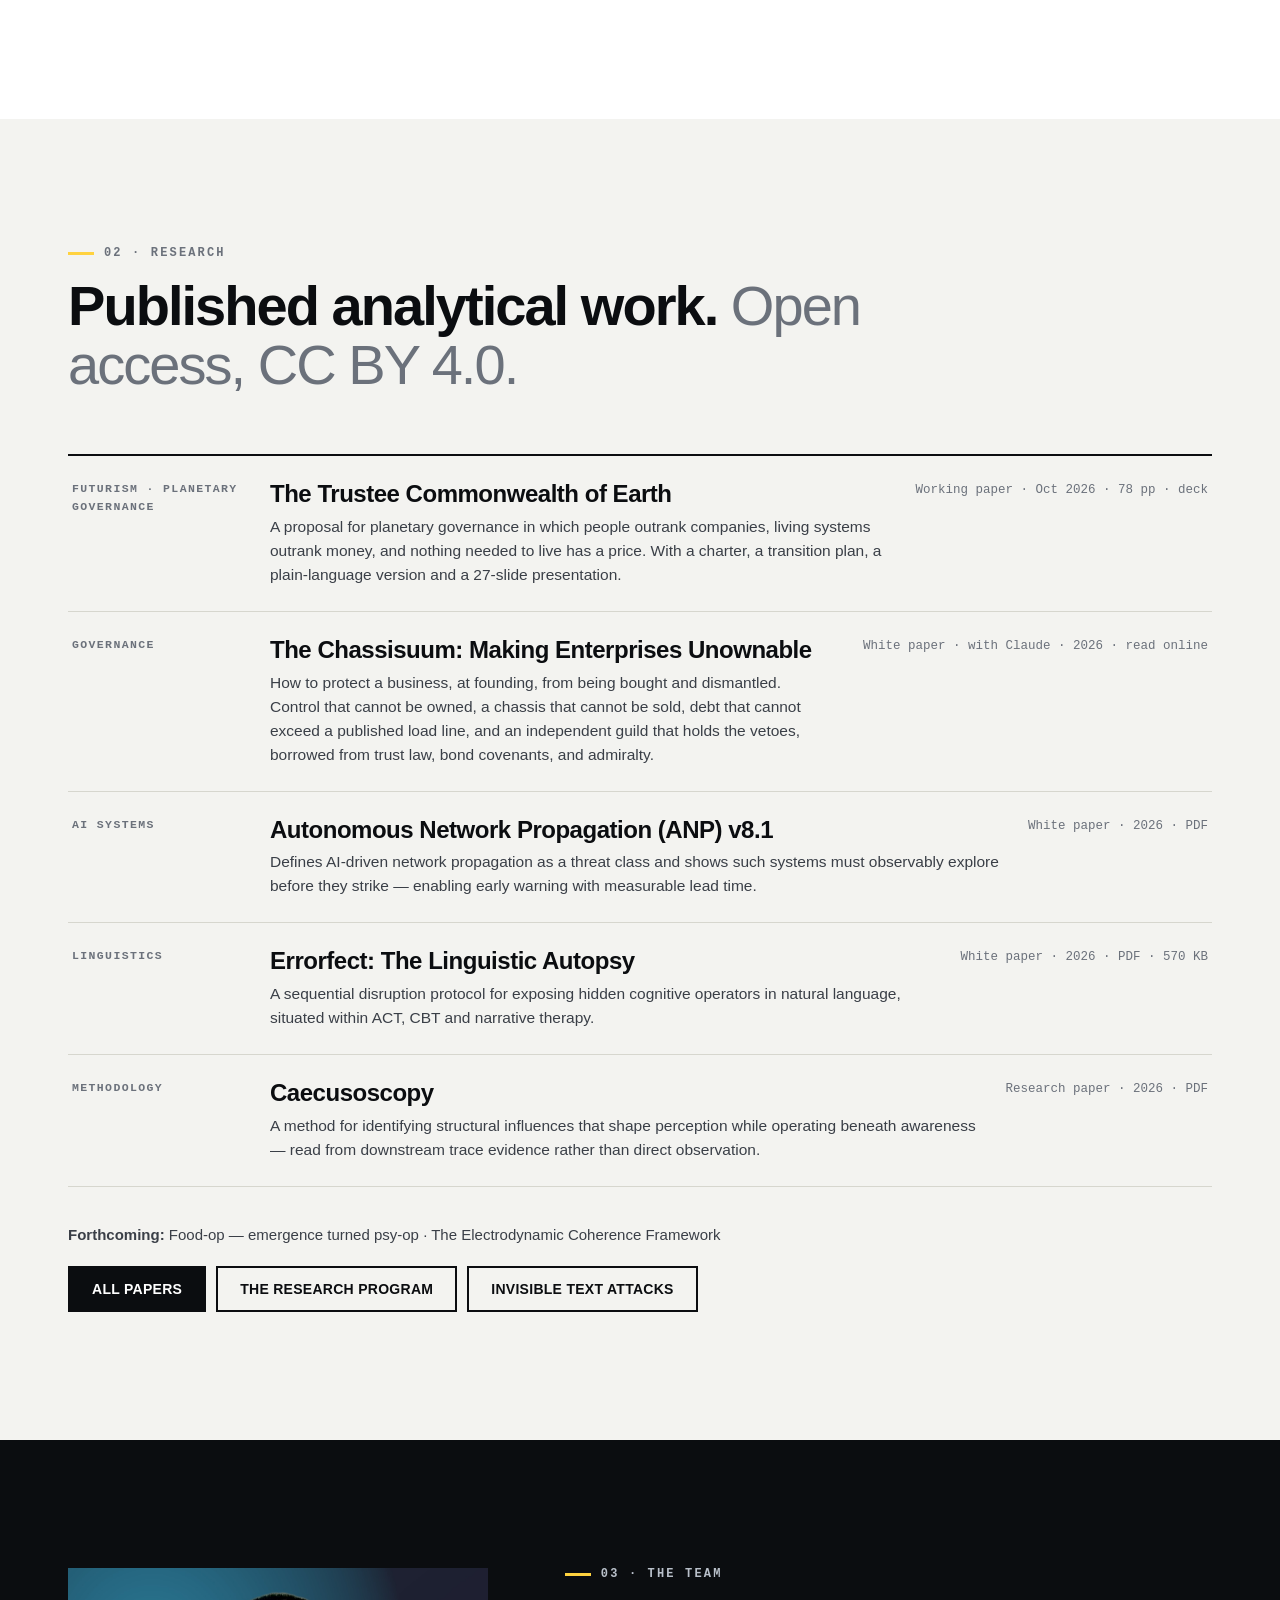
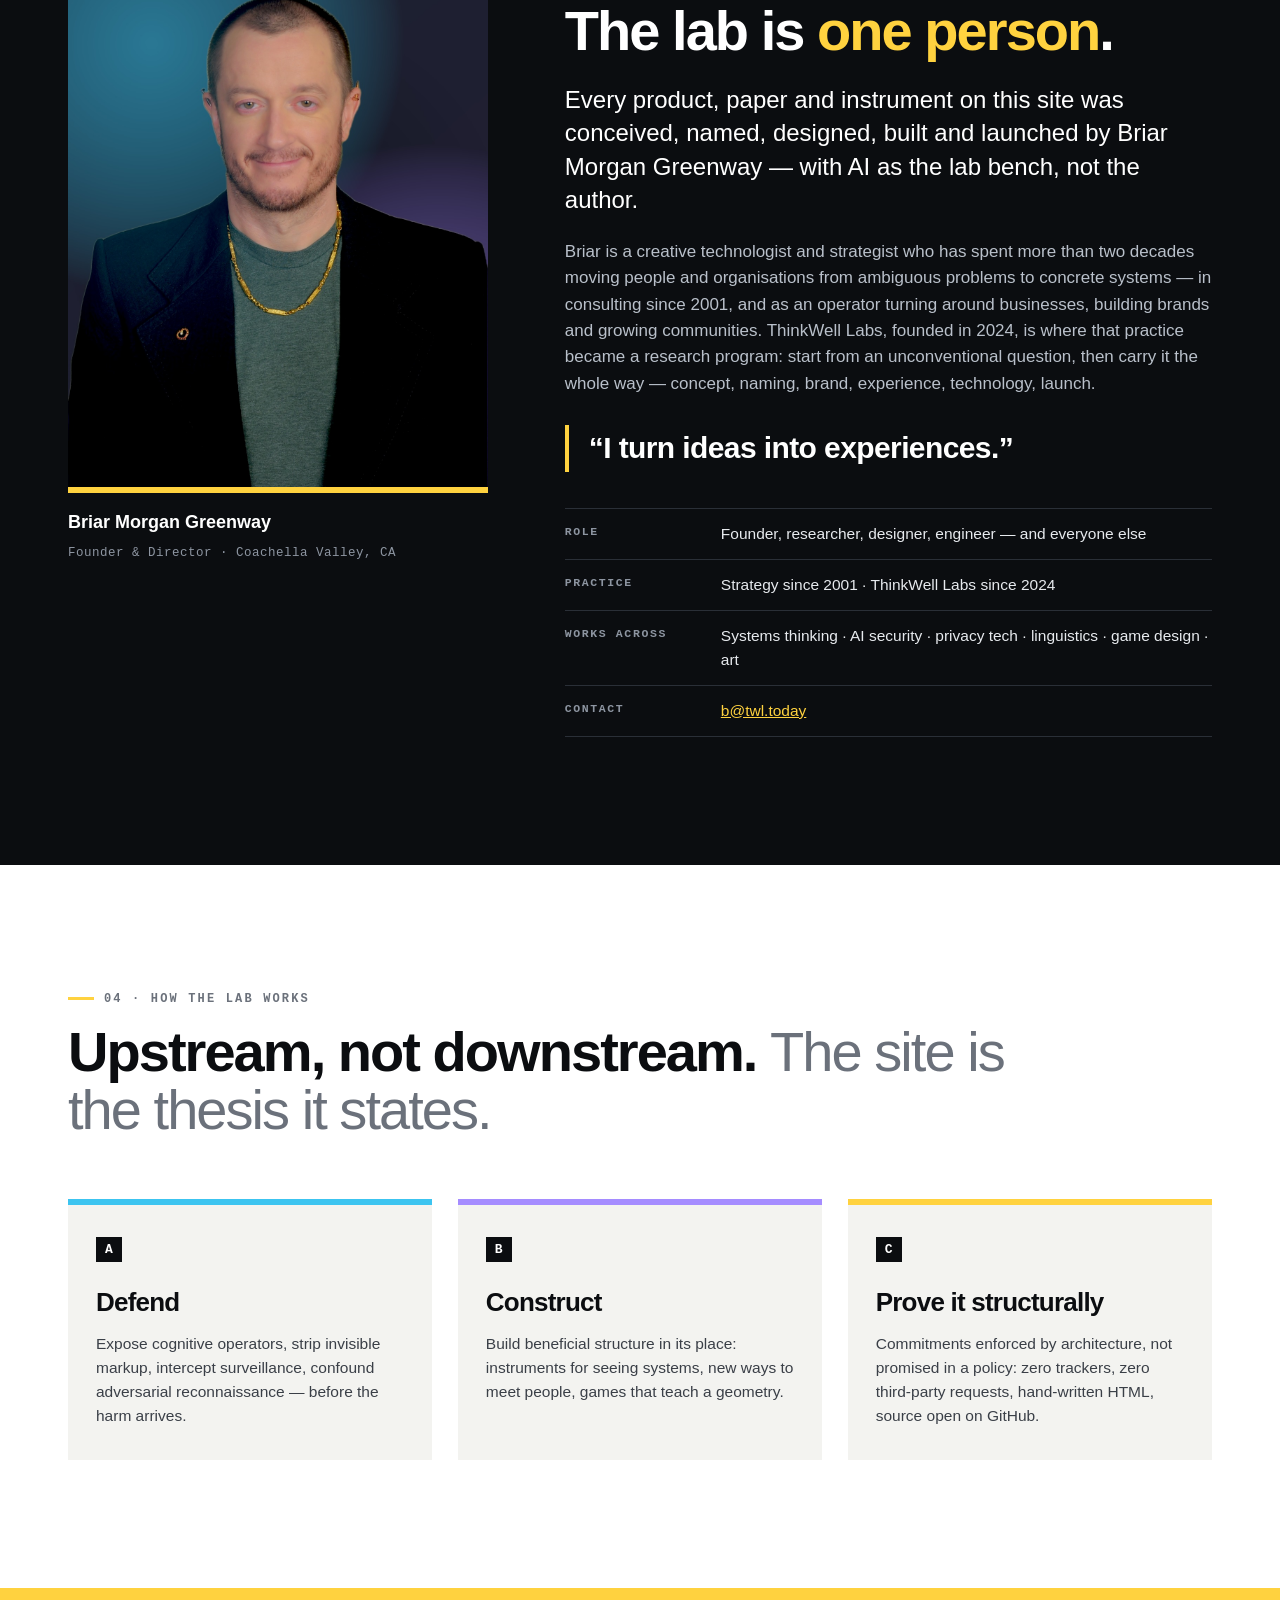
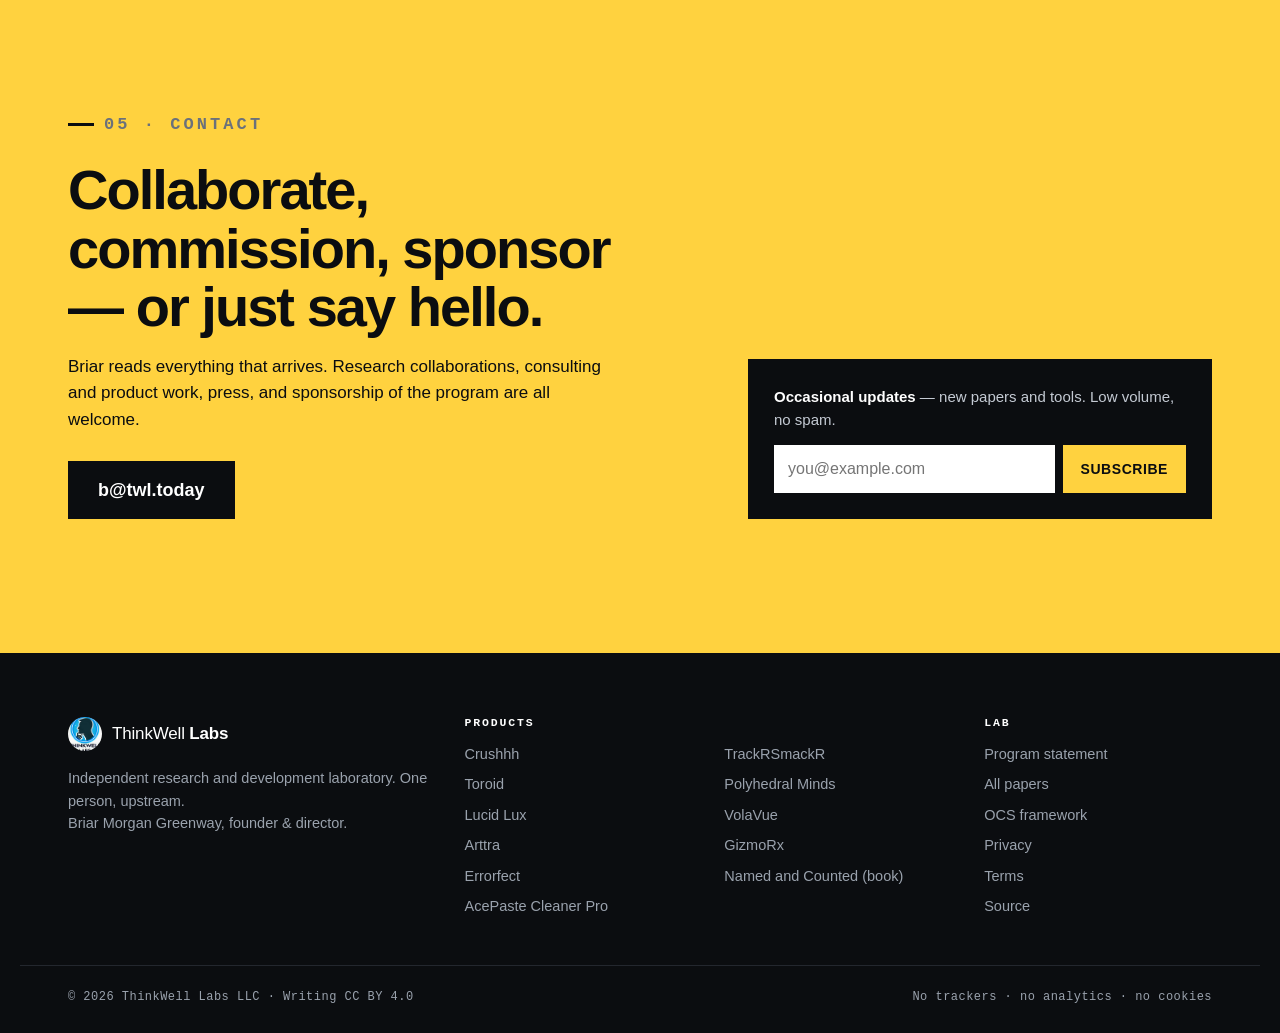
==== commit 9b2962c8: "Add The Trustee Commonwealth of Earth; restore The Chassisuum on the homepage - New /commonwealth/: " ====
--- a/index.html
+++ b/index.html
@@ -210,23 +210,6 @@
         </div>
       </a>
 
-      <a class="card" href="https://axisoffun.itch.io/sches" rel="noopener" style="--tone:#3cc4f0">
-        <div class="media media-art">
-          <svg viewBox="0 0 400 250" aria-hidden="true"><rect width="400" height="250" fill="#0b0d10"/>
-            <g fill="none" stroke="#3cc4f0" stroke-opacity=".45">
-              <ellipse cx="200" cy="130" rx="140" ry="60"/><ellipse cx="200" cy="130" rx="60" ry="20"/>
-              <path d="M60 130 C60 60 340 60 340 130"/><path d="M90 112 C120 75 280 75 310 112"/><path d="M120 100 C150 85 250 85 280 100"/>
-              <path d="M140 75 C120 130 120 170 150 186"/><path d="M200 70 C190 120 190 160 200 190"/><path d="M260 75 C280 130 280 170 250 186"/></g>
-            <circle cx="152" cy="118" r="5" fill="#ff4d6d"/><circle cx="262" cy="150" r="5" fill="#ffd23f"/></svg>
-        </div>
-        <div class="body">
-          <p class="tag">Game · WebGL</p>
-          <h3>Sches</h3>
-          <p>Plot in secret. Reveal at once. Abstract strategy on a board with no edges — a torus where every line wraps round and meets itself.</p>
-          <span class="url">axisoffun.itch.io/sches ↗</span>
-        </div>
-      </a>
-
       <a class="card" href="https://volavue.fyi" rel="noopener" style="--tone:#d9b25f">
         <div class="media media-art">
           <svg viewBox="0 0 400 250" aria-hidden="true"><defs><linearGradient id="vv" x1="0" y1="0" x2="0" y2="1"><stop offset="0" stop-color="#1b1813"/><stop offset="1" stop-color="#2b2417"/></linearGradient></defs>
@@ -241,7 +224,7 @@
         </div>
       </a>
 
-      <a class="card" href="https://gizmorx.com" rel="noopener" style="--tone:#5fd08a">
+      <a class="card card-feature" href="https://gizmorx.com" rel="noopener" style="--tone:#5fd08a">
         <div class="media"><img src="assets/work/gizmorx.jpg" alt="GizmoRx homepage" loading="lazy"></div>
         <div class="body">
           <p class="tag">Service · Palm Springs</p>
@@ -315,11 +298,19 @@
 
     <ol class="papers">
       <li>
-        <a href="https://toroid.fyi/research/named-and-counted/" rel="noopener">
-          <span class="p-tag">Metrology</span>
-          <span class="p-title">Named and Counted, Not Blamed nor Accounted</span>
-          <span class="p-desc">An instrument for measuring directional dysfunction in governing structures — built to be capable of losing, and closing on the conditions that would falsify it.</span>
-          <span class="p-meta">v7 · 2026 · read online ↗</span>
+        <a href="commonwealth/">
+          <span class="p-tag">Futurism · planetary governance</span>
+          <span class="p-title">The Trustee Commonwealth of Earth</span>
+          <span class="p-desc">A proposal for planetary governance in which people outrank companies, living systems outrank money, and nothing needed to live has a price. With a charter, a transition plan, a plain-language version and a 27-slide presentation.</span>
+          <span class="p-meta">Working paper · Oct 2026 · 78 pp · deck</span>
+        </a>
+      </li>
+      <li>
+        <a href="papers/chassisuum.html">
+          <span class="p-tag">Governance</span>
+          <span class="p-title">The Chassisuum: Making Enterprises Unownable</span>
+          <span class="p-desc">How to protect a business, at founding, from being bought and dismantled. Control that cannot be owned, a chassis that cannot be sold, debt that cannot exceed a published load line, and an independent guild that holds the vetoes, borrowed from trust law, bond covenants, and admiralty.</span>
+          <span class="p-meta">White paper · with Claude · 2026 · read online</span>
         </a>
       </li>
       <li>
@@ -339,22 +330,6 @@
         </a>
       </li>
       <li>
-        <a href="papers/circulatory_pressure_architectures.pdf">
-          <span class="p-tag">Political systems</span>
-          <span class="p-title">Circulatory Pressure Architectures</span>
-          <span class="p-desc">The pressure topology under the Polymorphic Matrix — from apparatus mechanisms through convergence to erosion outputs and feedback loops. A short summary is also available.</span>
-          <span class="p-meta">Research paper · 2026 · PDF · 1.1 MB</span>
-        </a>
-      </li>
-      <li>
-        <a href="papers/circulatory_pressure_architectures_summary.pdf">
-          <span class="p-tag">Political systems</span>
-          <span class="p-title">Circulatory Pressure Architectures — Summary</span>
-          <span class="p-desc">The compressed overview of the circulatory pressure framework, for rapid orientation.</span>
-          <span class="p-meta">Summary · 2026 · PDF · 678 KB</span>
-        </a>
-      </li>
-      <li>
         <a href="papers/Caecusoscopy-white-paper.pdf">
           <span class="p-tag">Methodology</span>
           <span class="p-title">Caecusoscopy</span>
@@ -474,7 +449,6 @@
       <ul>
         <li><a href="https://cookiebouncer.app" rel="noopener">TrackRSmackR</a></li>
         <li><a href="https://sorted.quest" rel="noopener">Polyhedral Minds</a></li>
-        <li><a href="https://axisoffun.itch.io/sches" rel="noopener">Sches</a></li>
         <li><a href="https://volavue.fyi" rel="noopener">VolaVue</a></li>
         <li><a href="https://gizmorx.com" rel="noopener">GizmoRx</a></li>
         <li><a href="https://toroid.fyi/book/" rel="noopener">Named and Counted (book)</a></li>
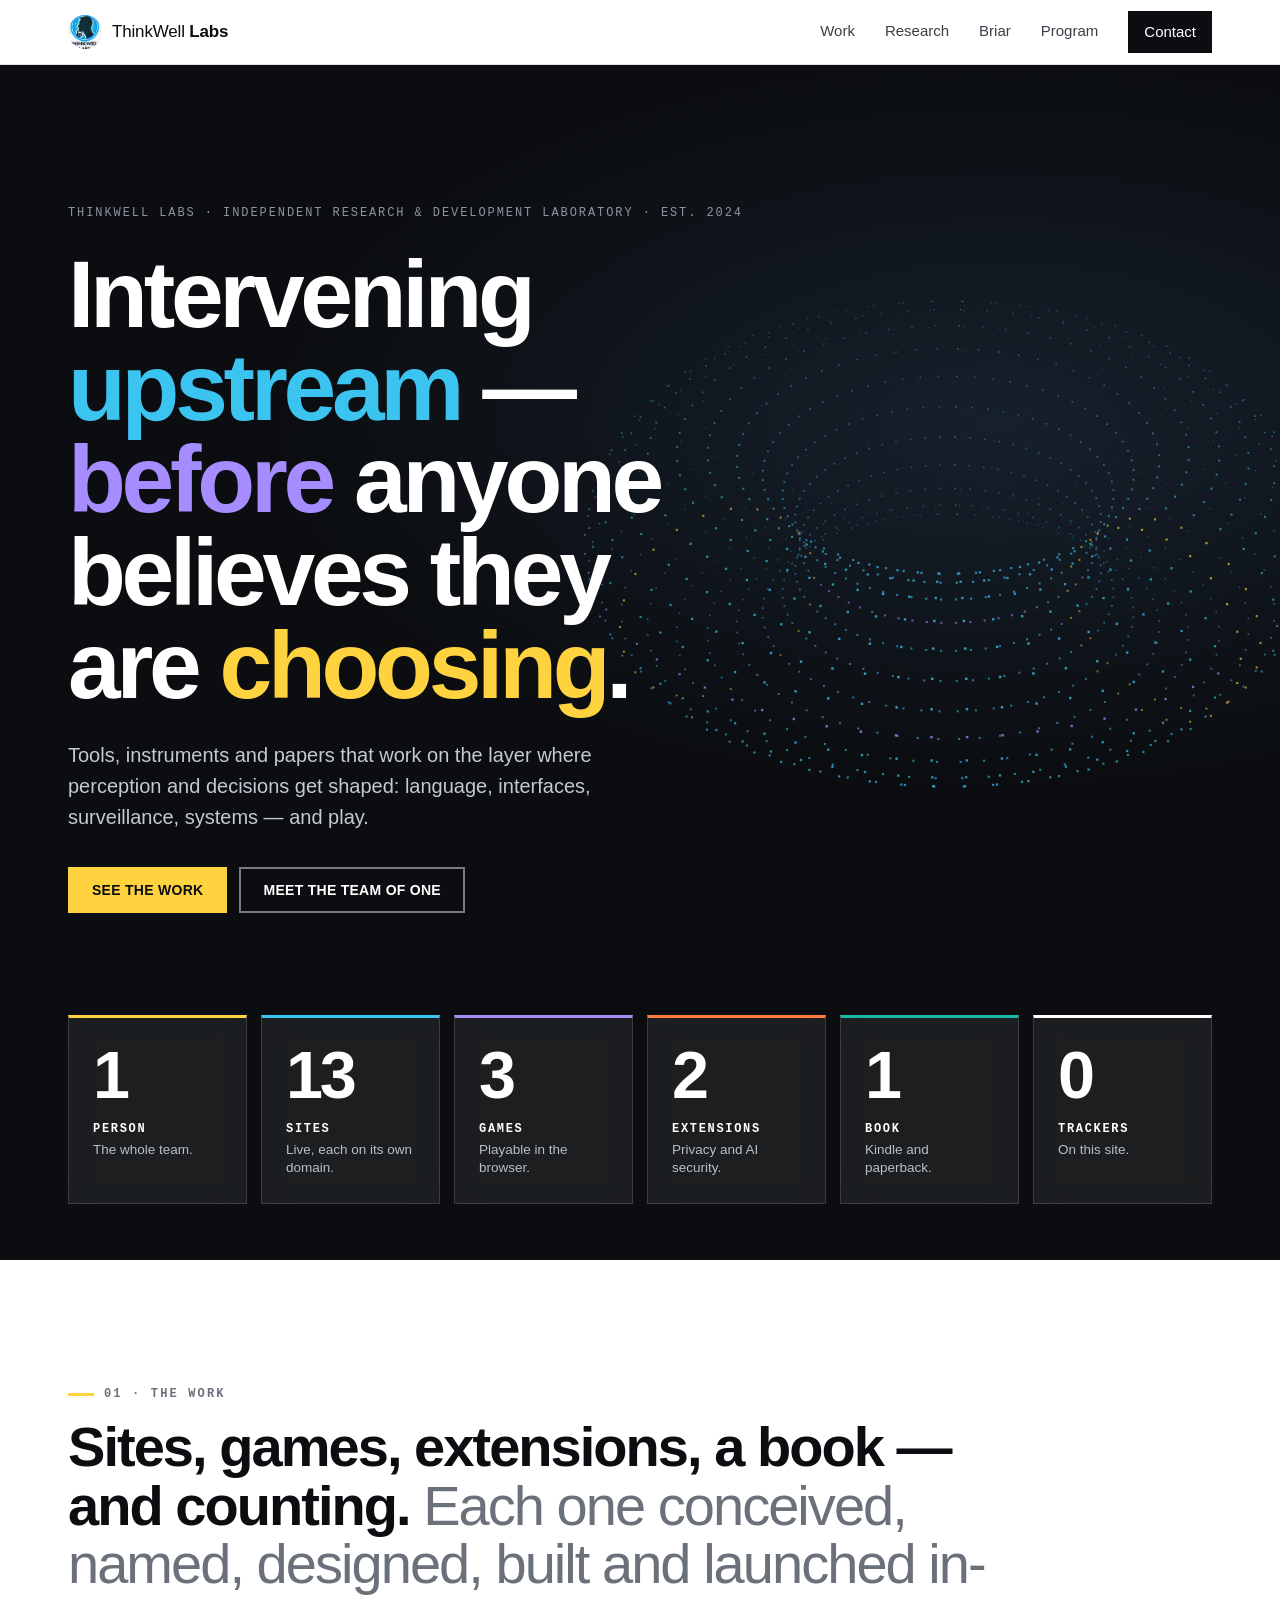
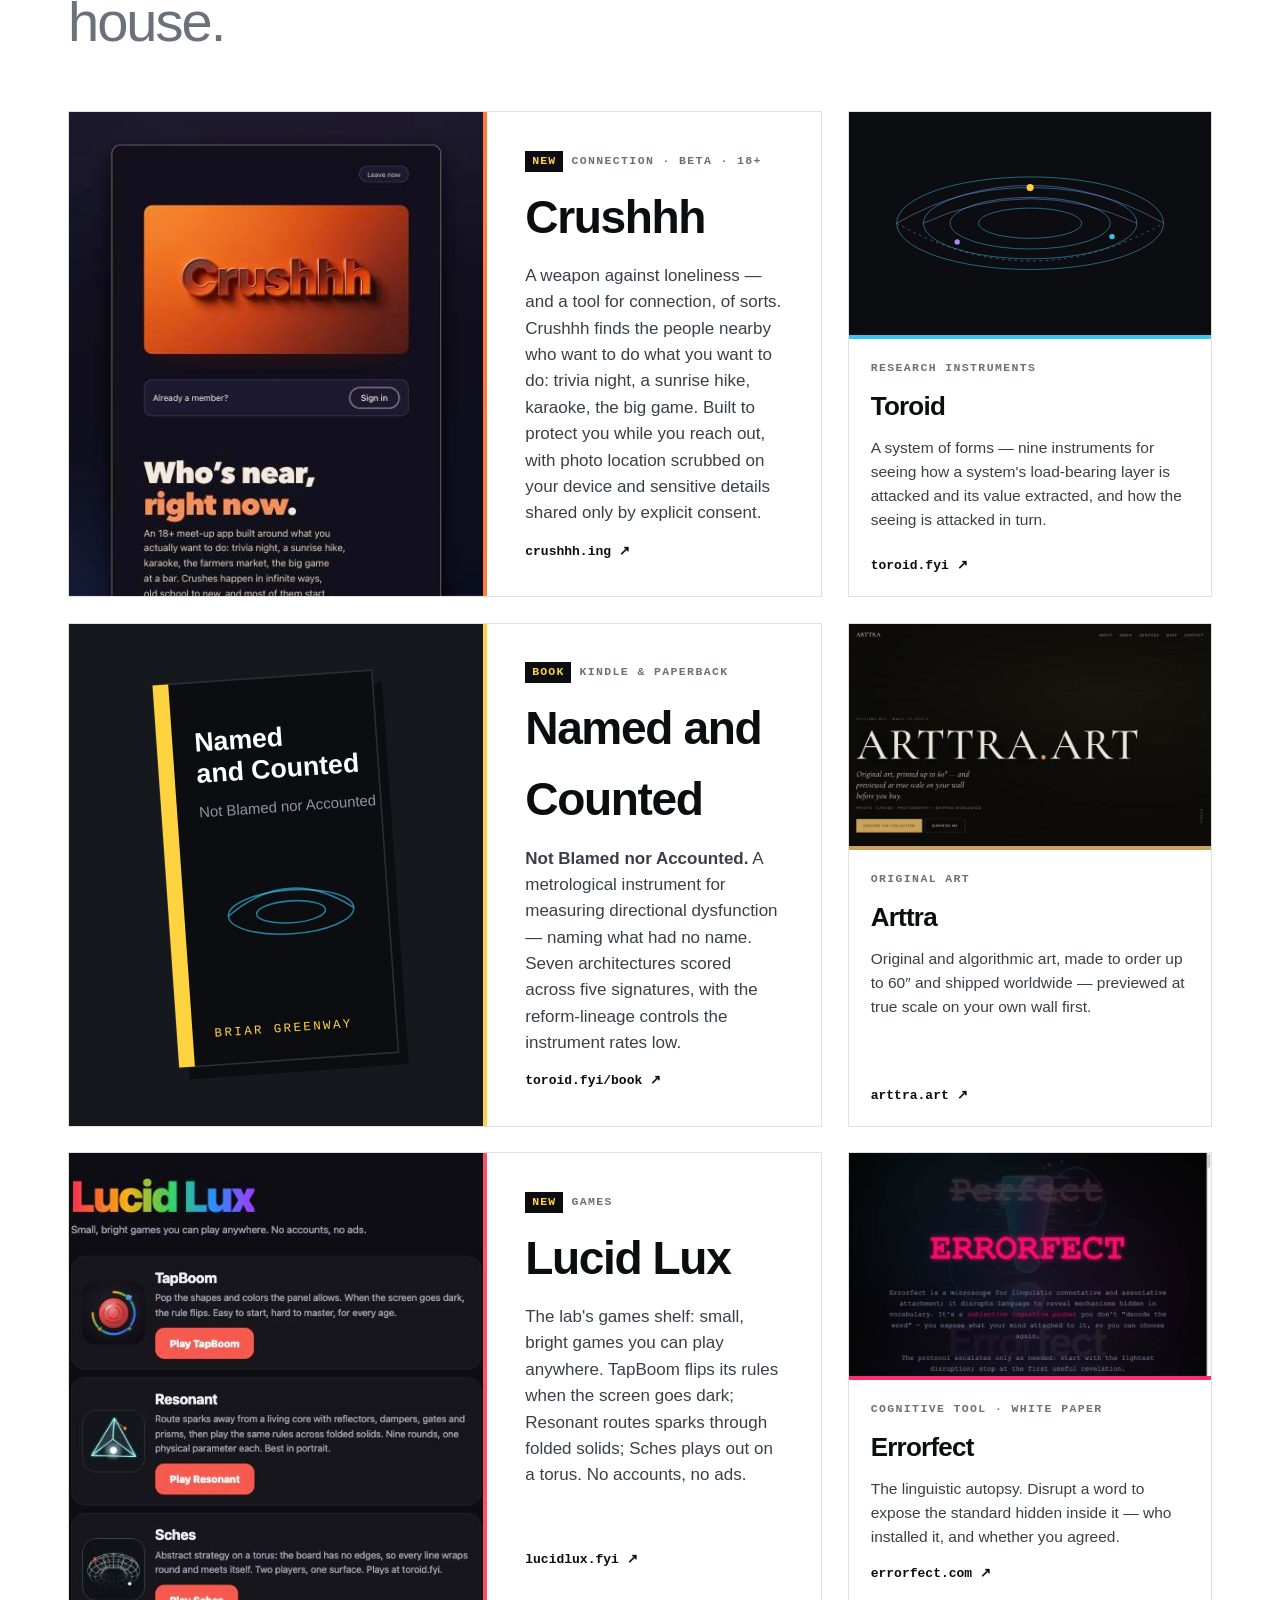
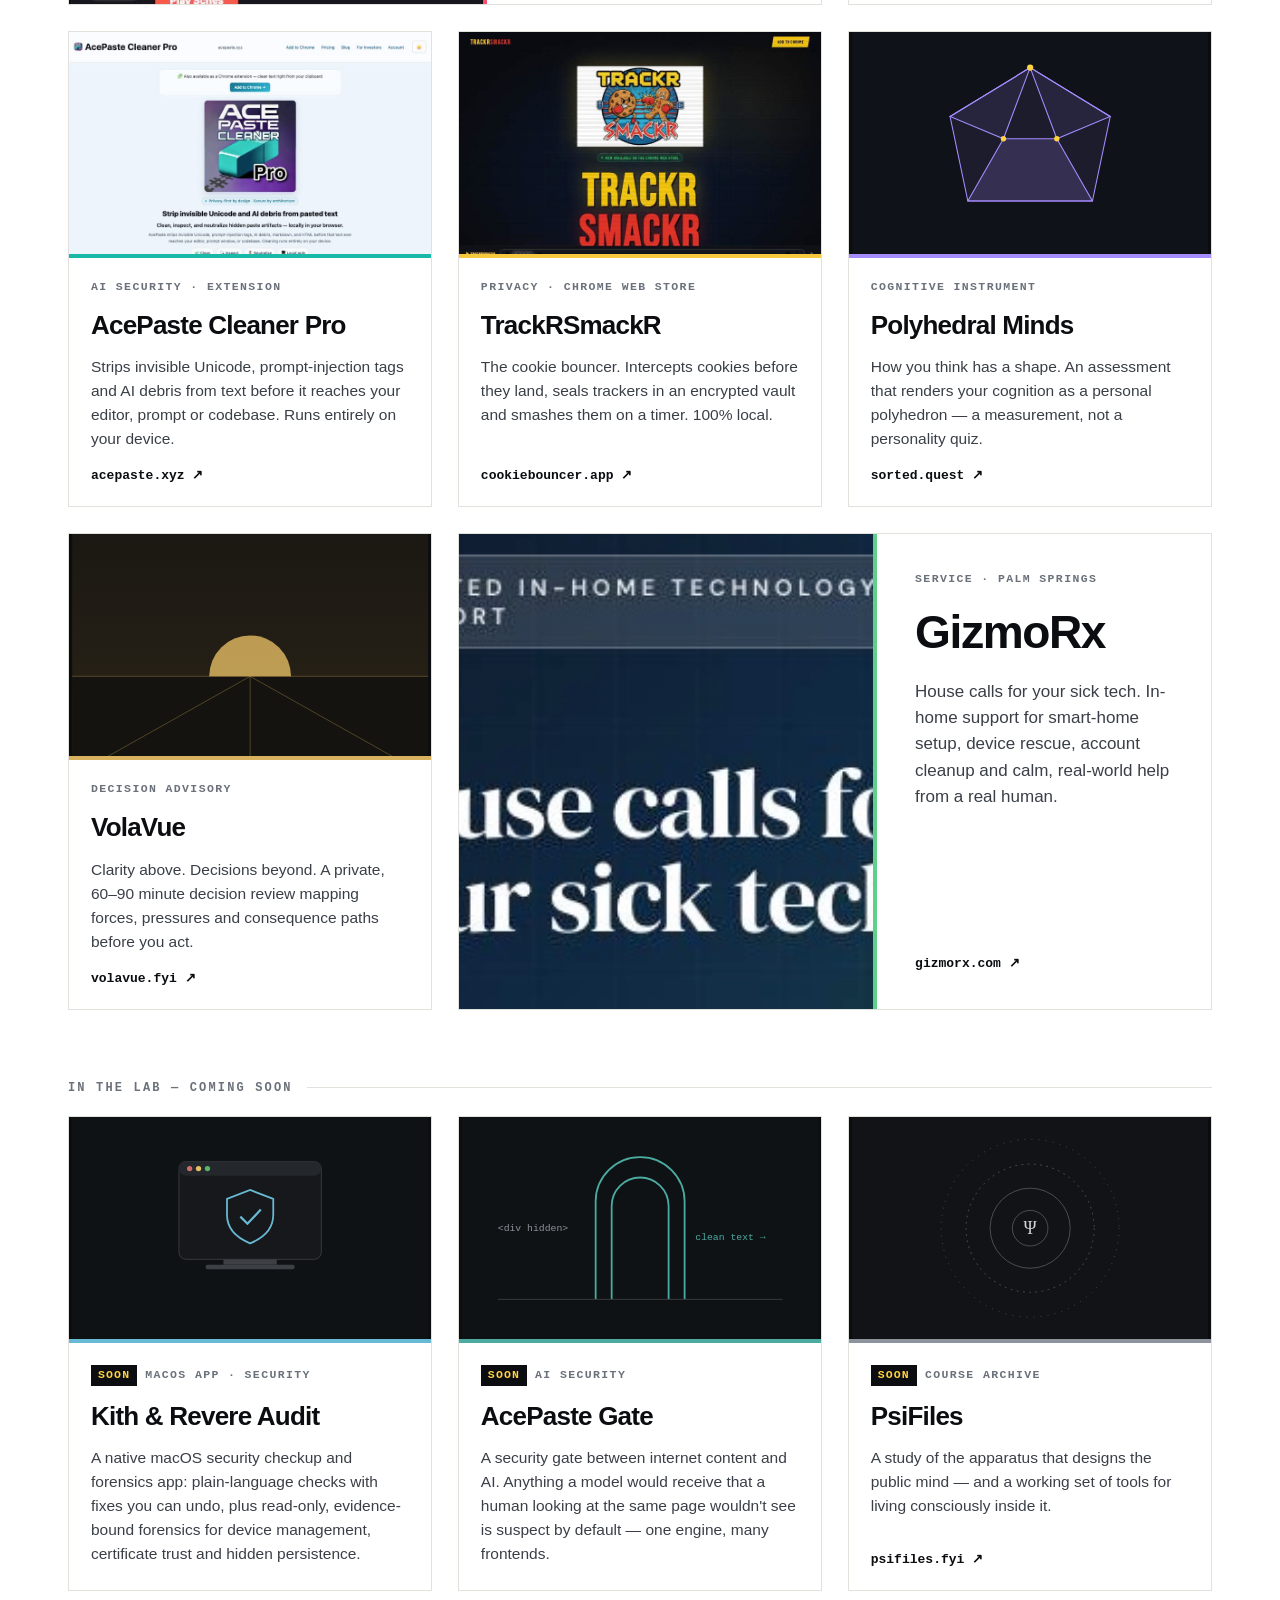
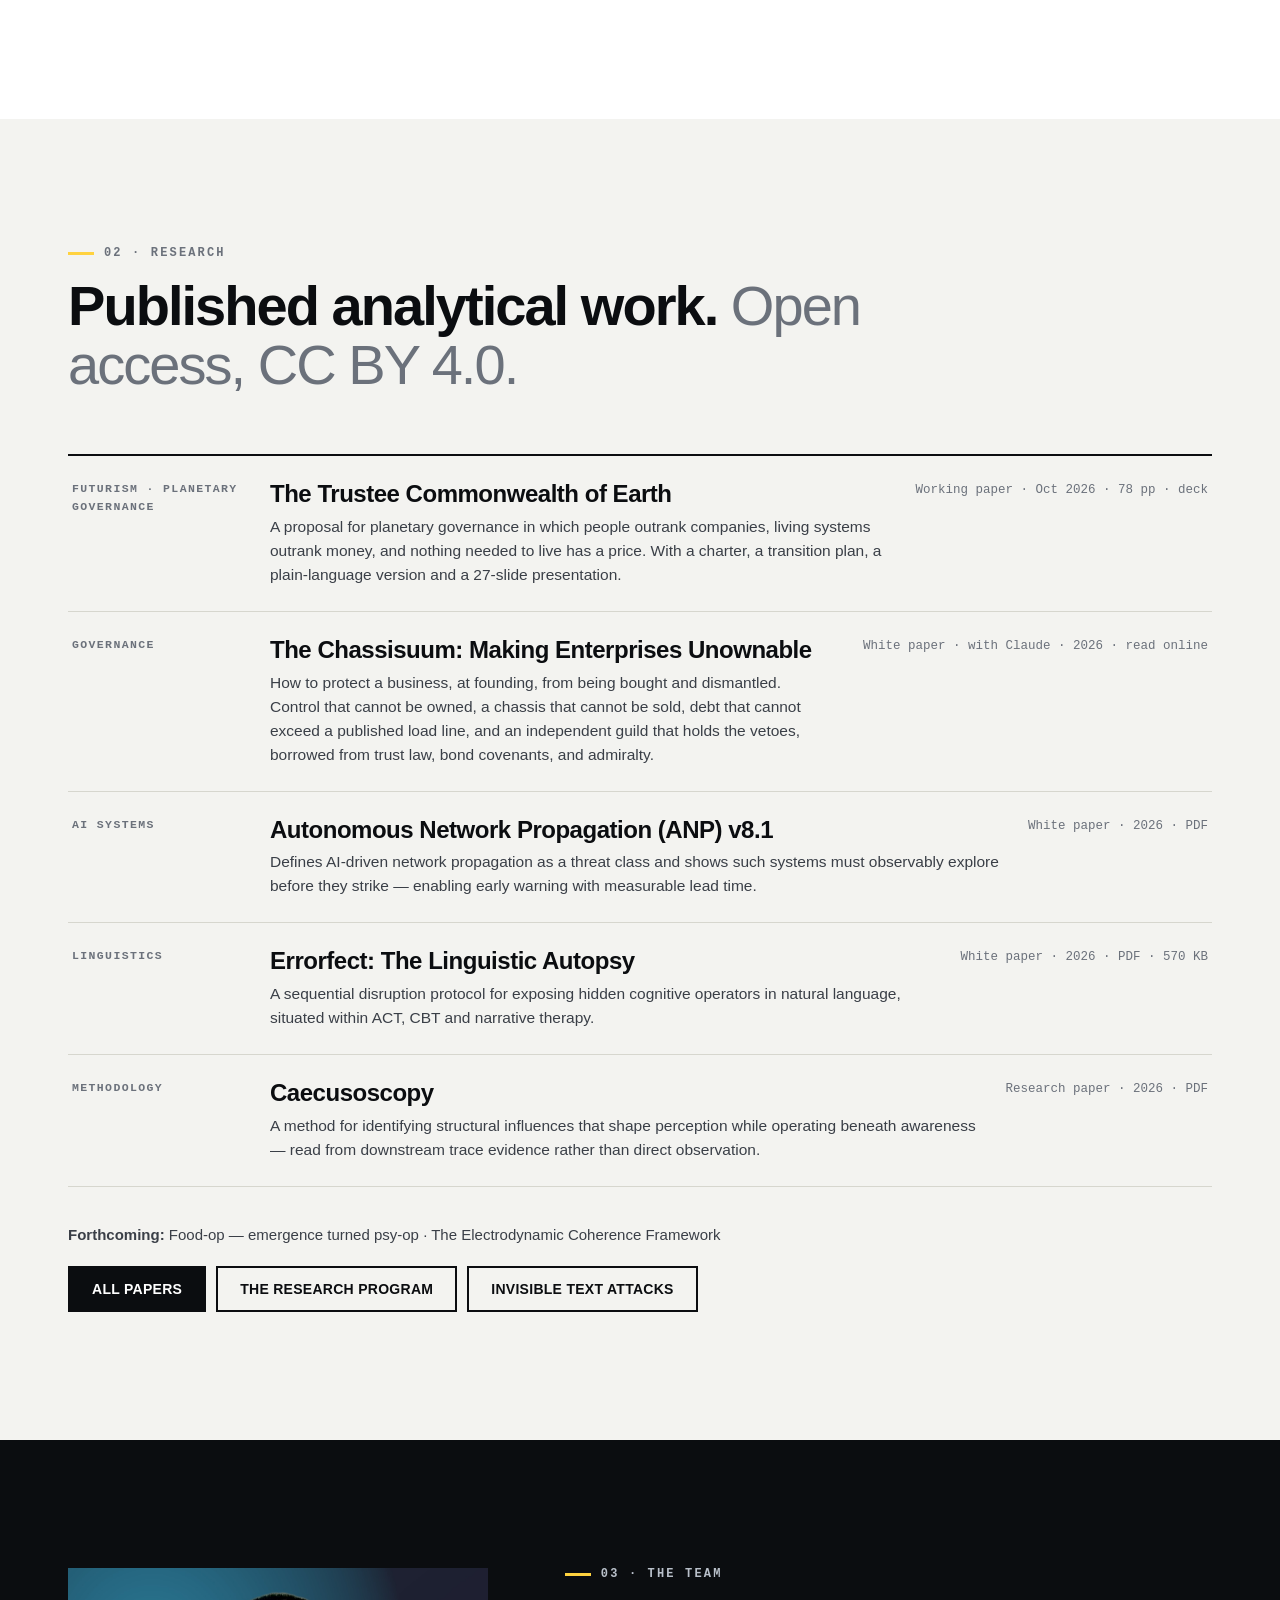
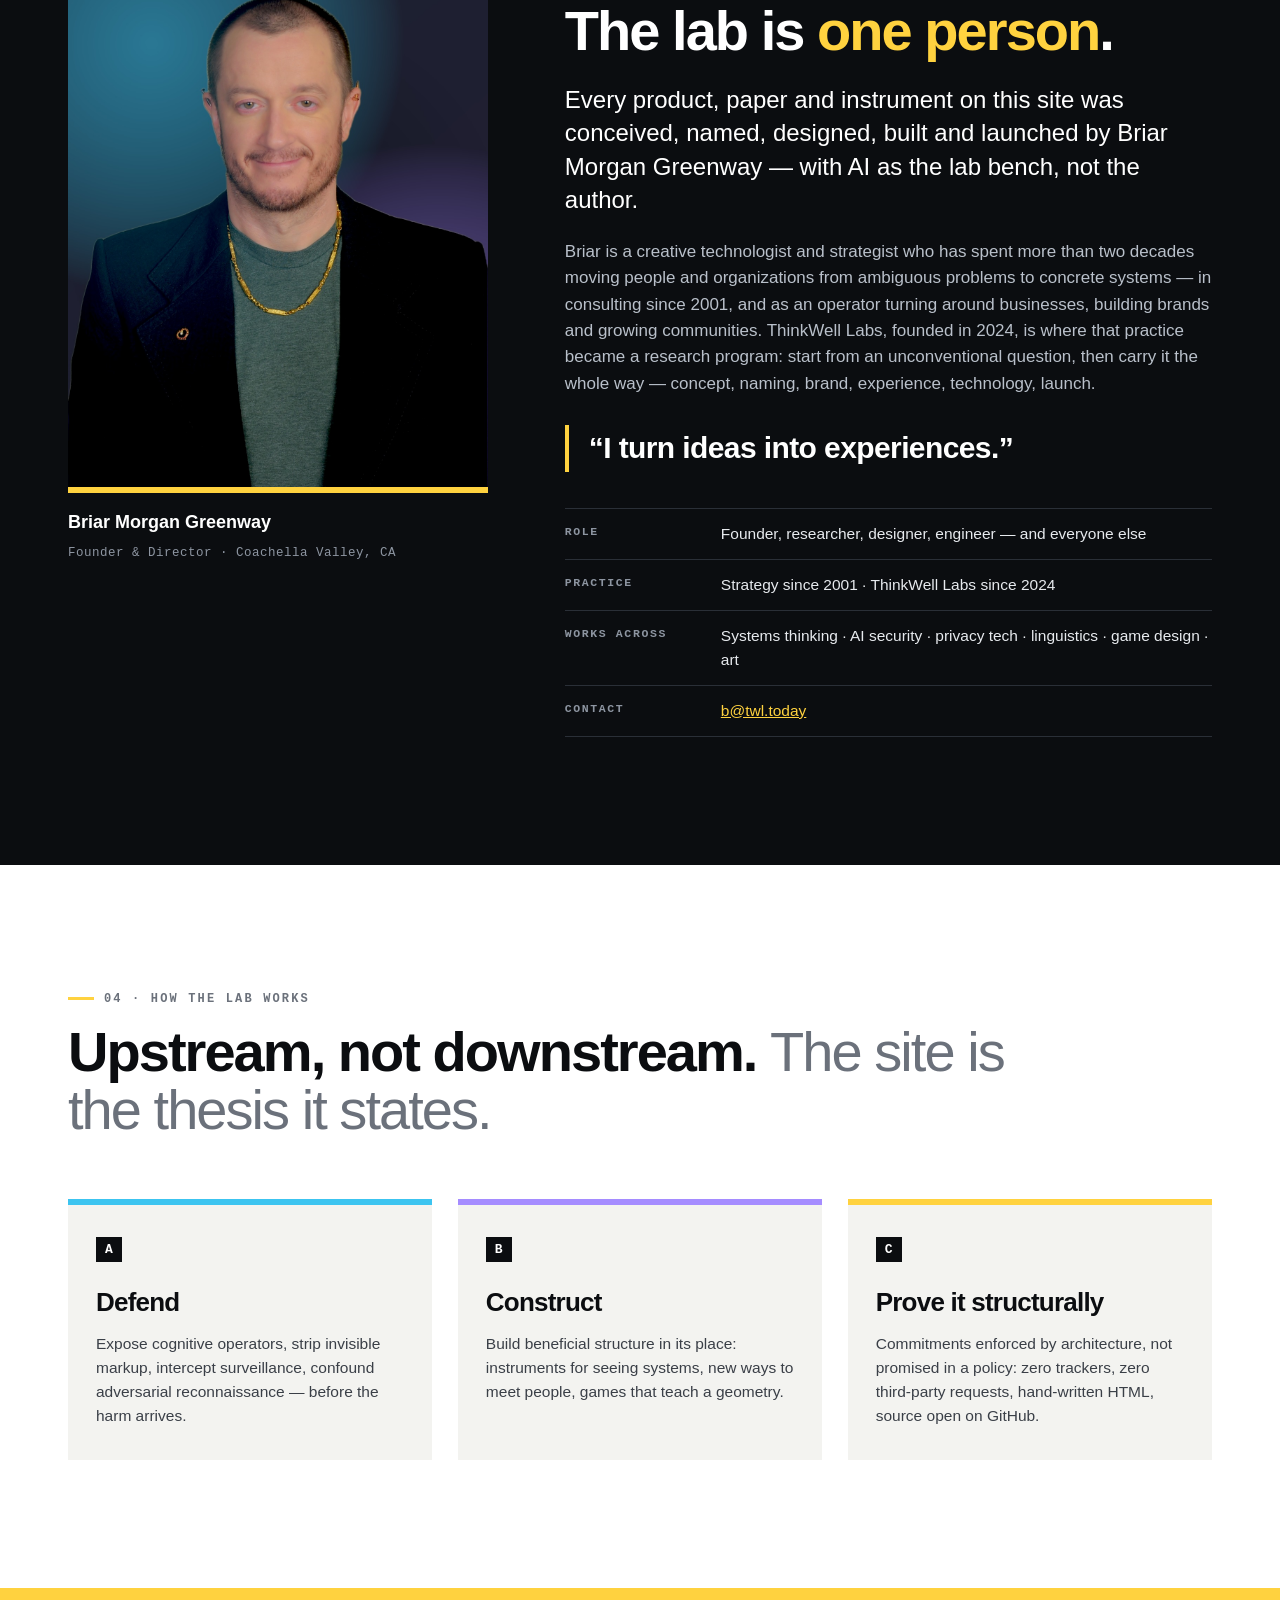
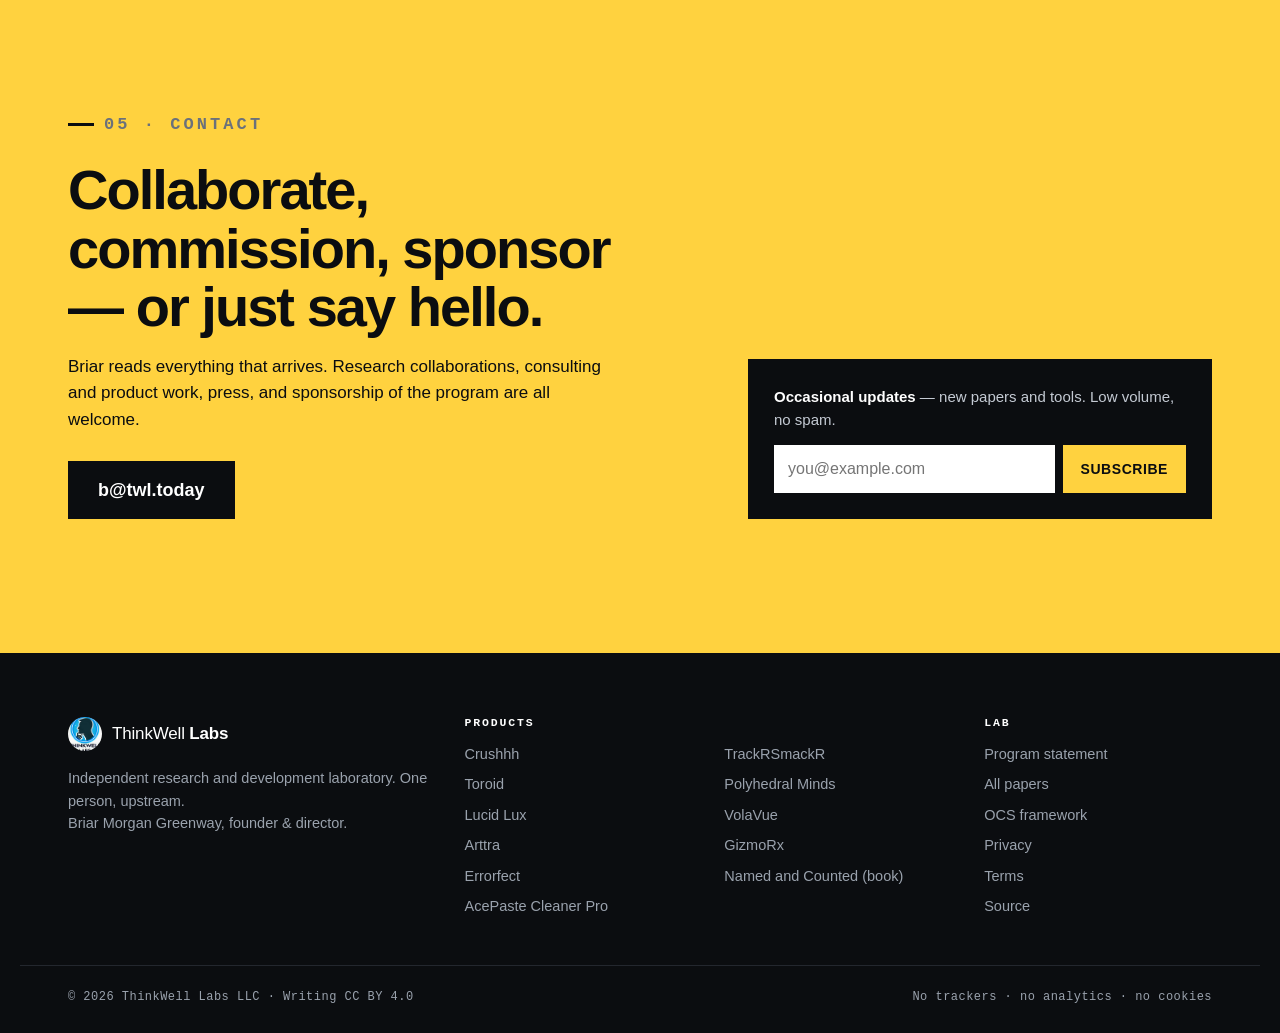
==== commit e8a59c09: "American spelling: organizations Co-Authored-By: Claude Opus 5.5 <noreply@anthropic.com>" ====
--- a/index.html
+++ b/index.html
@@ -366,7 +366,7 @@
       <p class="kicker kicker-yellow">03 · The team</p>
       <h2 id="briar-h">The lab is <span class="c-yellow">one person</span>.</h2>
       <p class="big">Every product, paper and instrument on this site was conceived, named, designed, built and launched by Briar Morgan Greenway — with AI as the lab bench, not the author.</p>
-      <p>Briar is a creative technologist and strategist who has spent more than two decades moving people and organisations from ambiguous problems to concrete systems — in consulting since 2001, and as an operator turning around businesses, building brands and growing communities. ThinkWell Labs, founded in 2024, is where that practice became a research program: start from an unconventional question, then carry it the whole way — concept, naming, brand, experience, technology, launch.</p>
+      <p>Briar is a creative technologist and strategist who has spent more than two decades moving people and organizations from ambiguous problems to concrete systems — in consulting since 2001, and as an operator turning around businesses, building brands and growing communities. ThinkWell Labs, founded in 2024, is where that practice became a research program: start from an unconventional question, then carry it the whole way — concept, naming, brand, experience, technology, launch.</p>
       <blockquote>“I turn ideas into experiences.”</blockquote>
       <dl class="facts">
         <div><dt>Role</dt><dd>Founder, researcher, designer, engineer — and everyone else</dd></div>
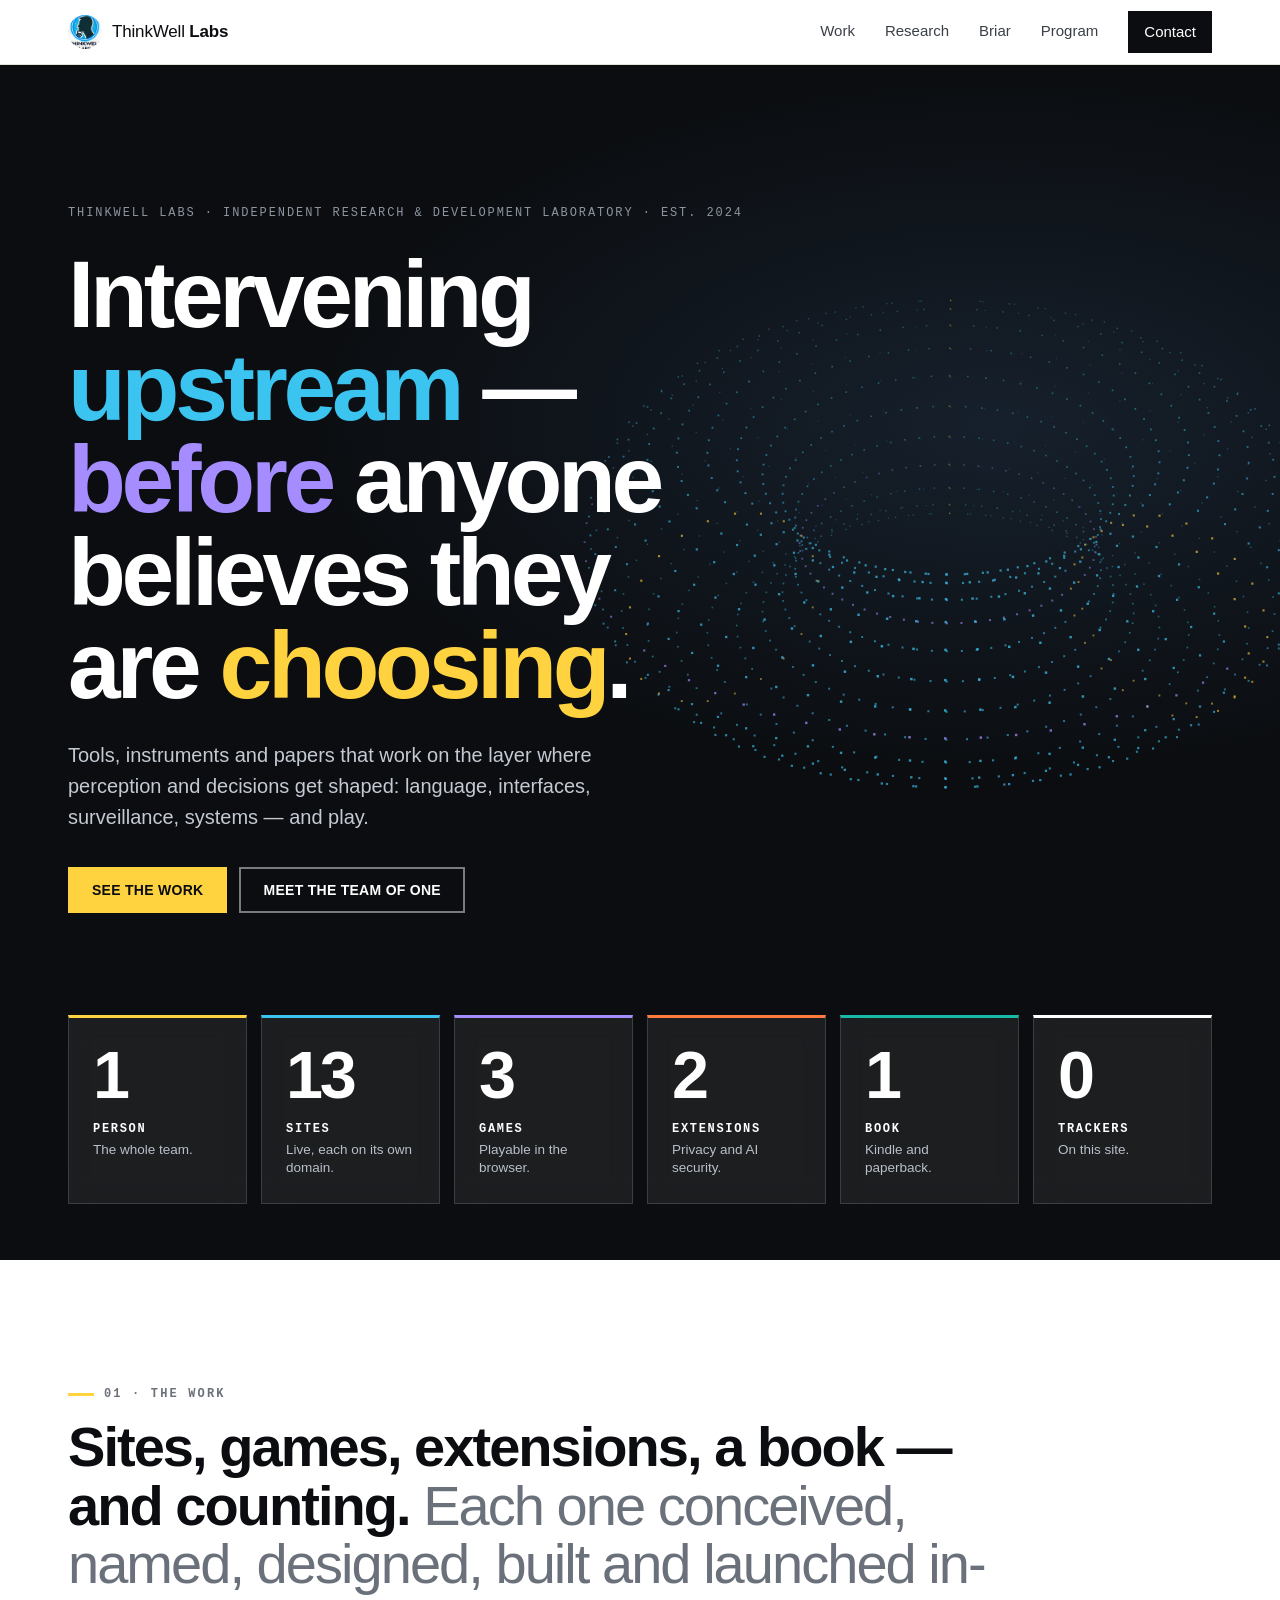
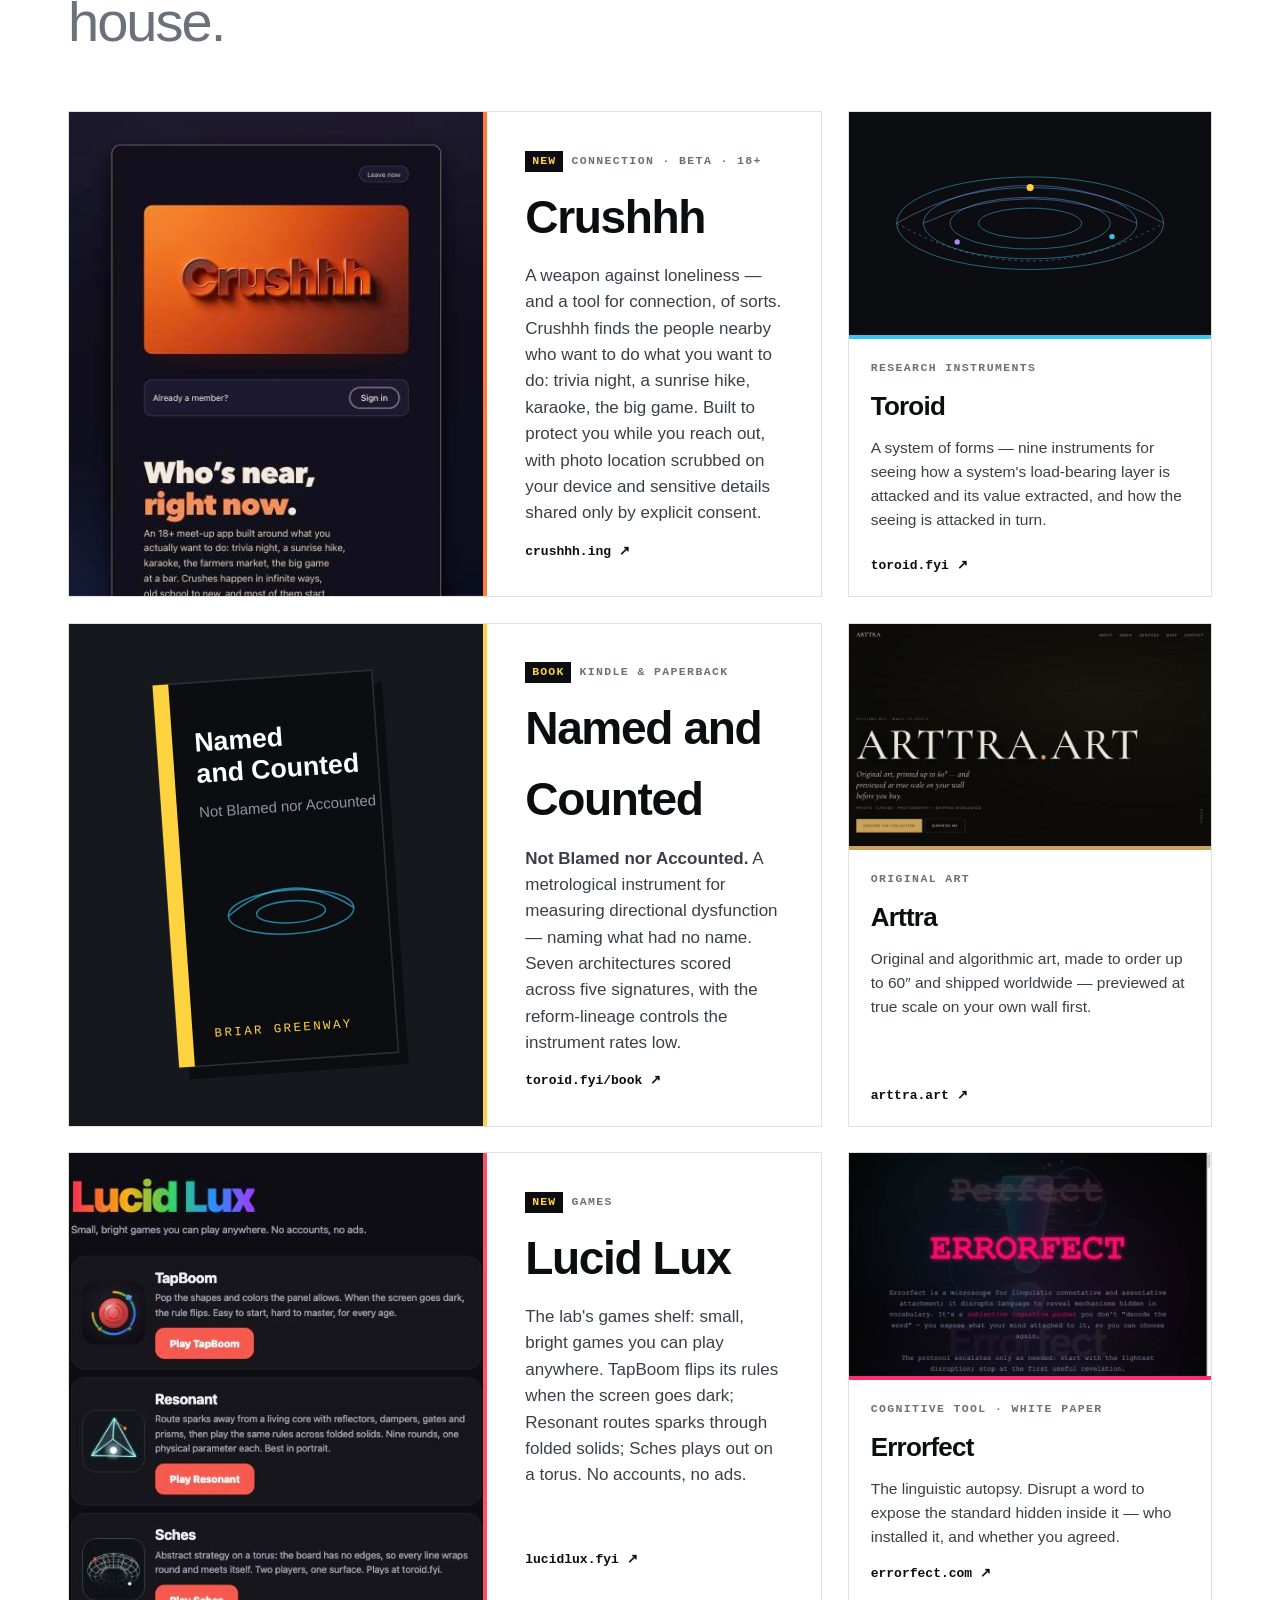
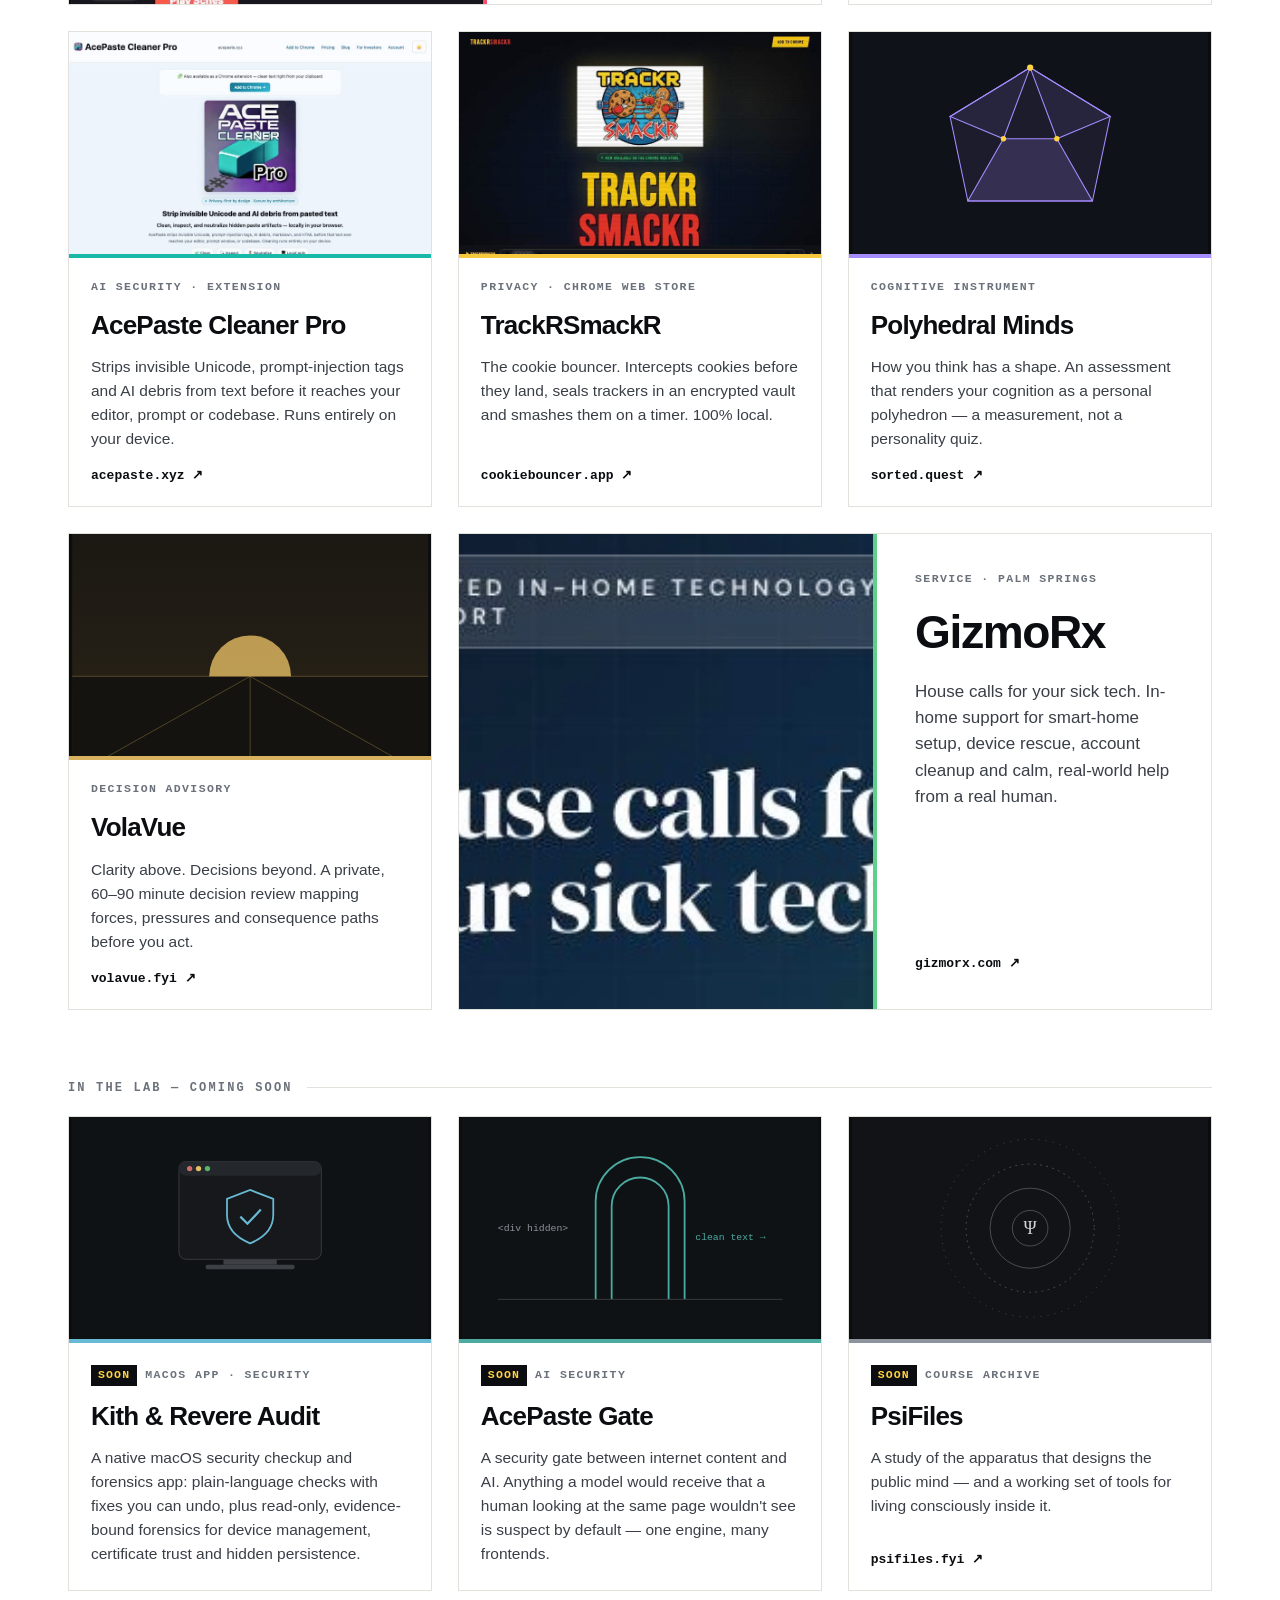
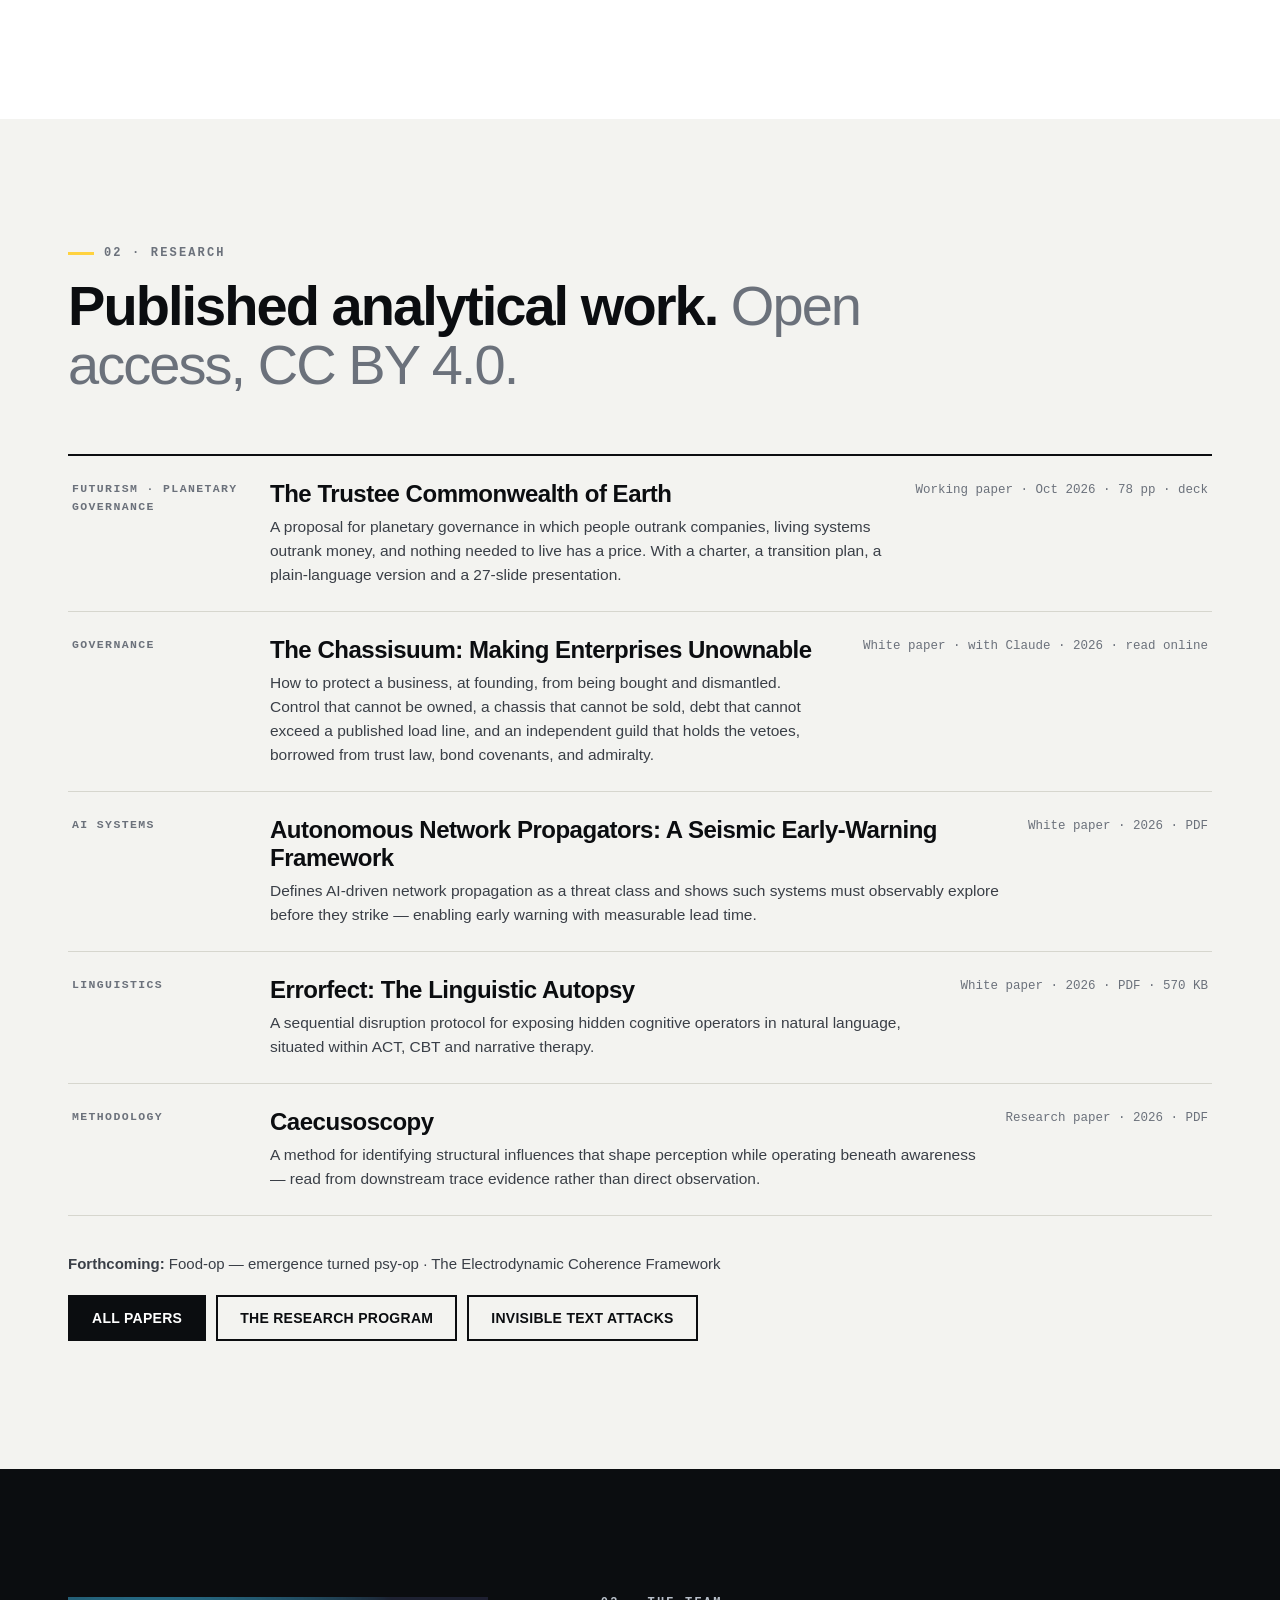
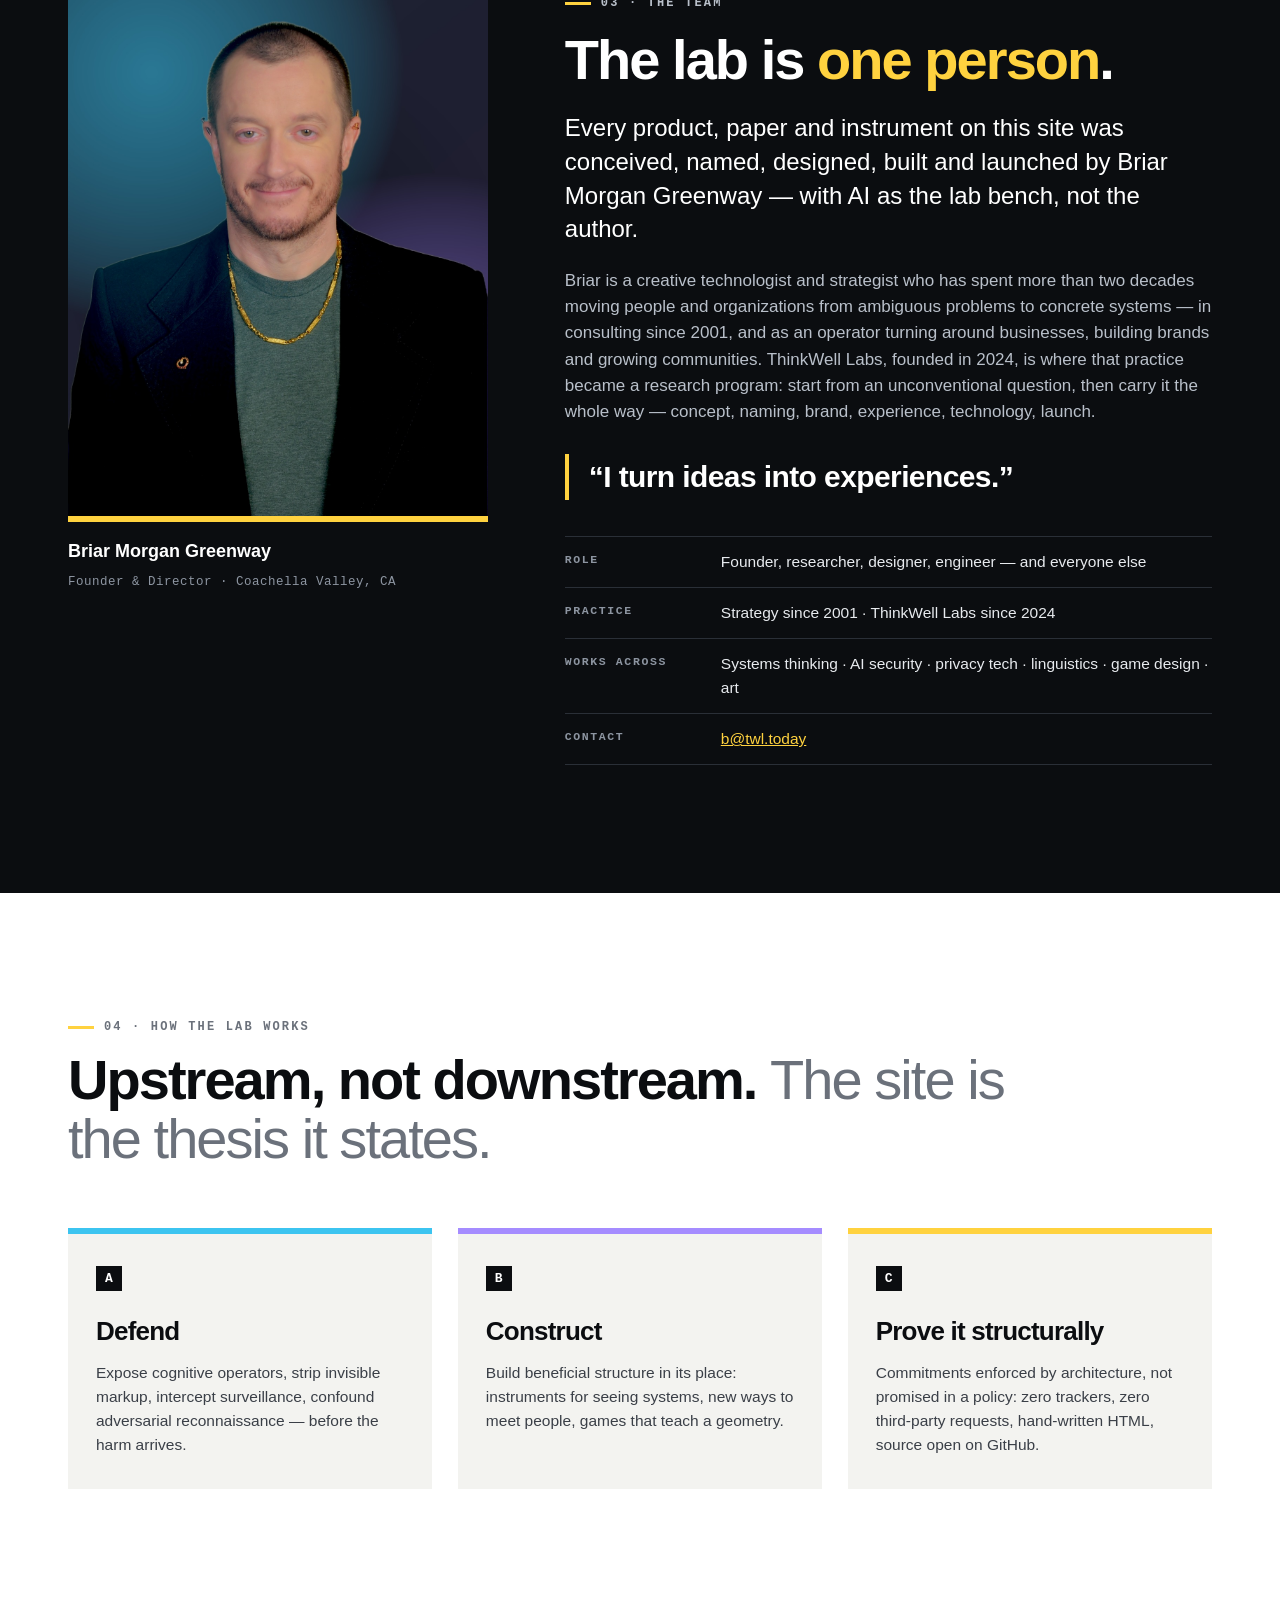
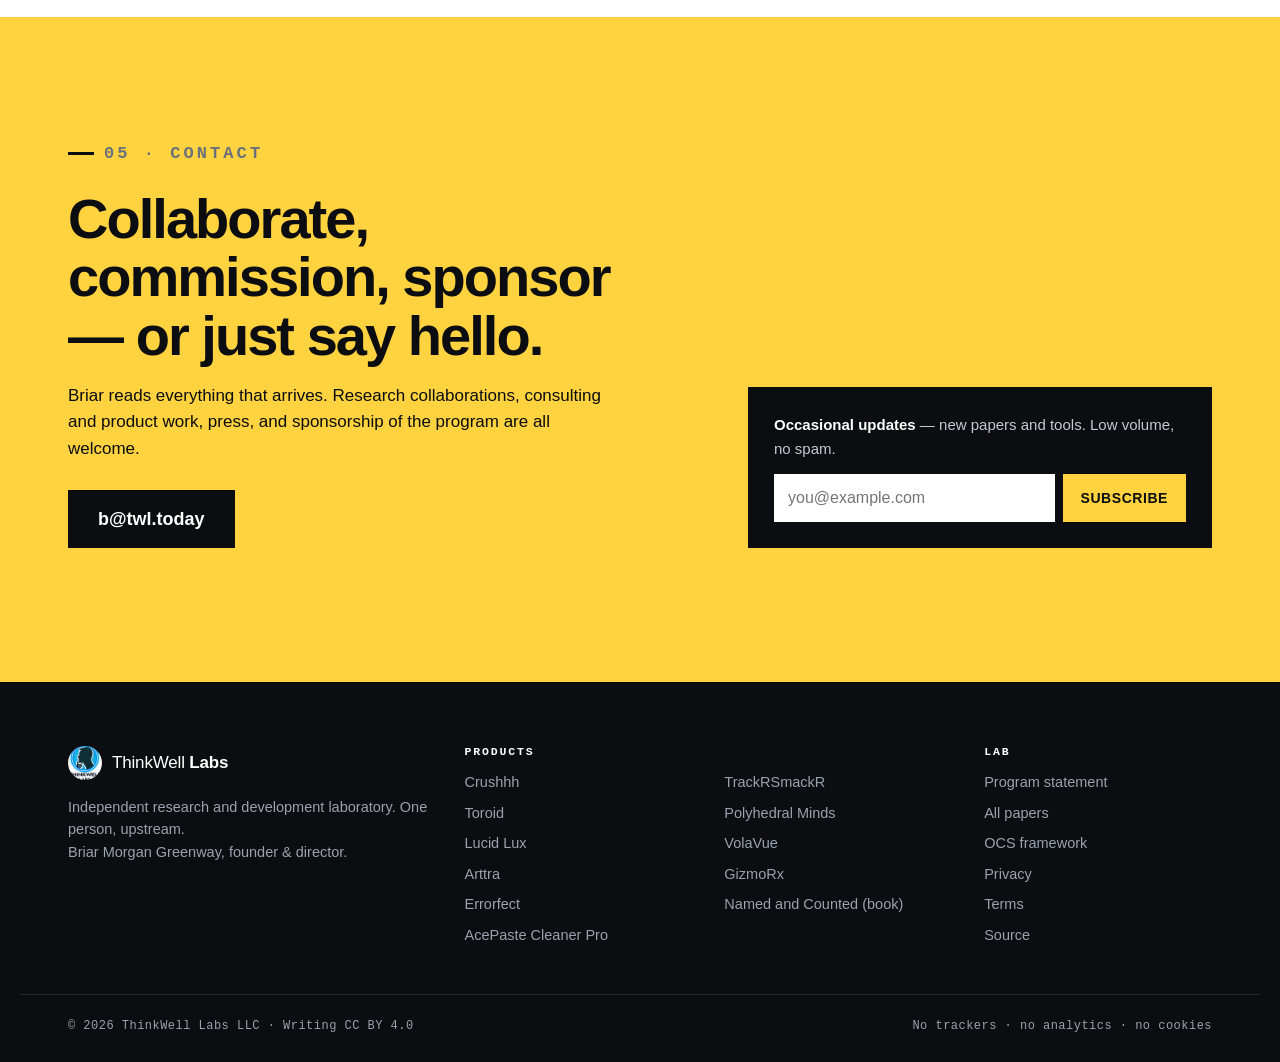
==== commit f4e9116e: "List the ANP white paper on the papers page; use its full title Co-Authored-By: Claude Opus 5.5 <nor" ====
--- a/index.html
+++ b/index.html
@@ -316,7 +316,7 @@
       <li>
         <a href="papers/ANP-whitepaper-v8.1.pdf">
           <span class="p-tag">AI systems</span>
-          <span class="p-title">Autonomous Network Propagation (ANP) v8.1</span>
+          <span class="p-title">Autonomous Network Propagators: A Seismic Early-Warning Framework</span>
           <span class="p-desc">Defines AI-driven network propagation as a threat class and shows such systems must observably explore before they strike — enabling early warning with measurable lead time.</span>
           <span class="p-meta">White paper · 2026 · PDF</span>
         </a>
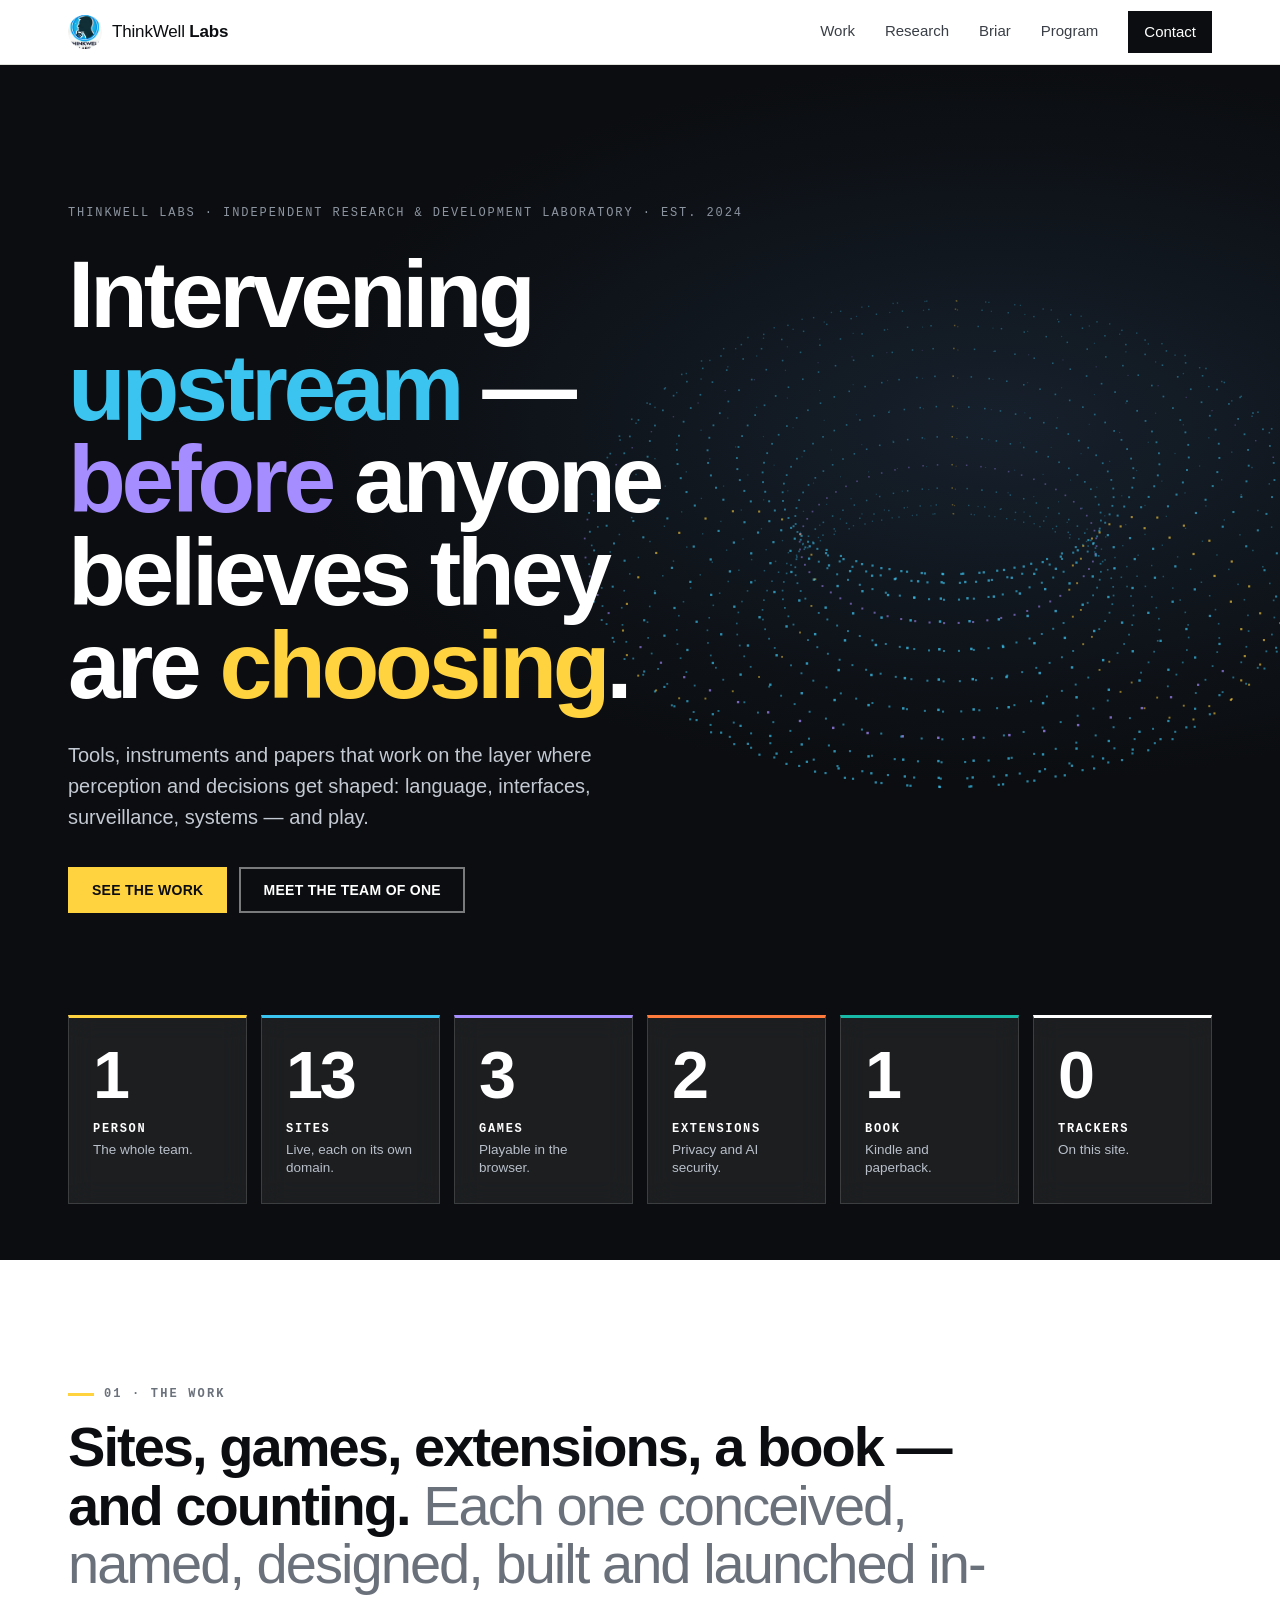
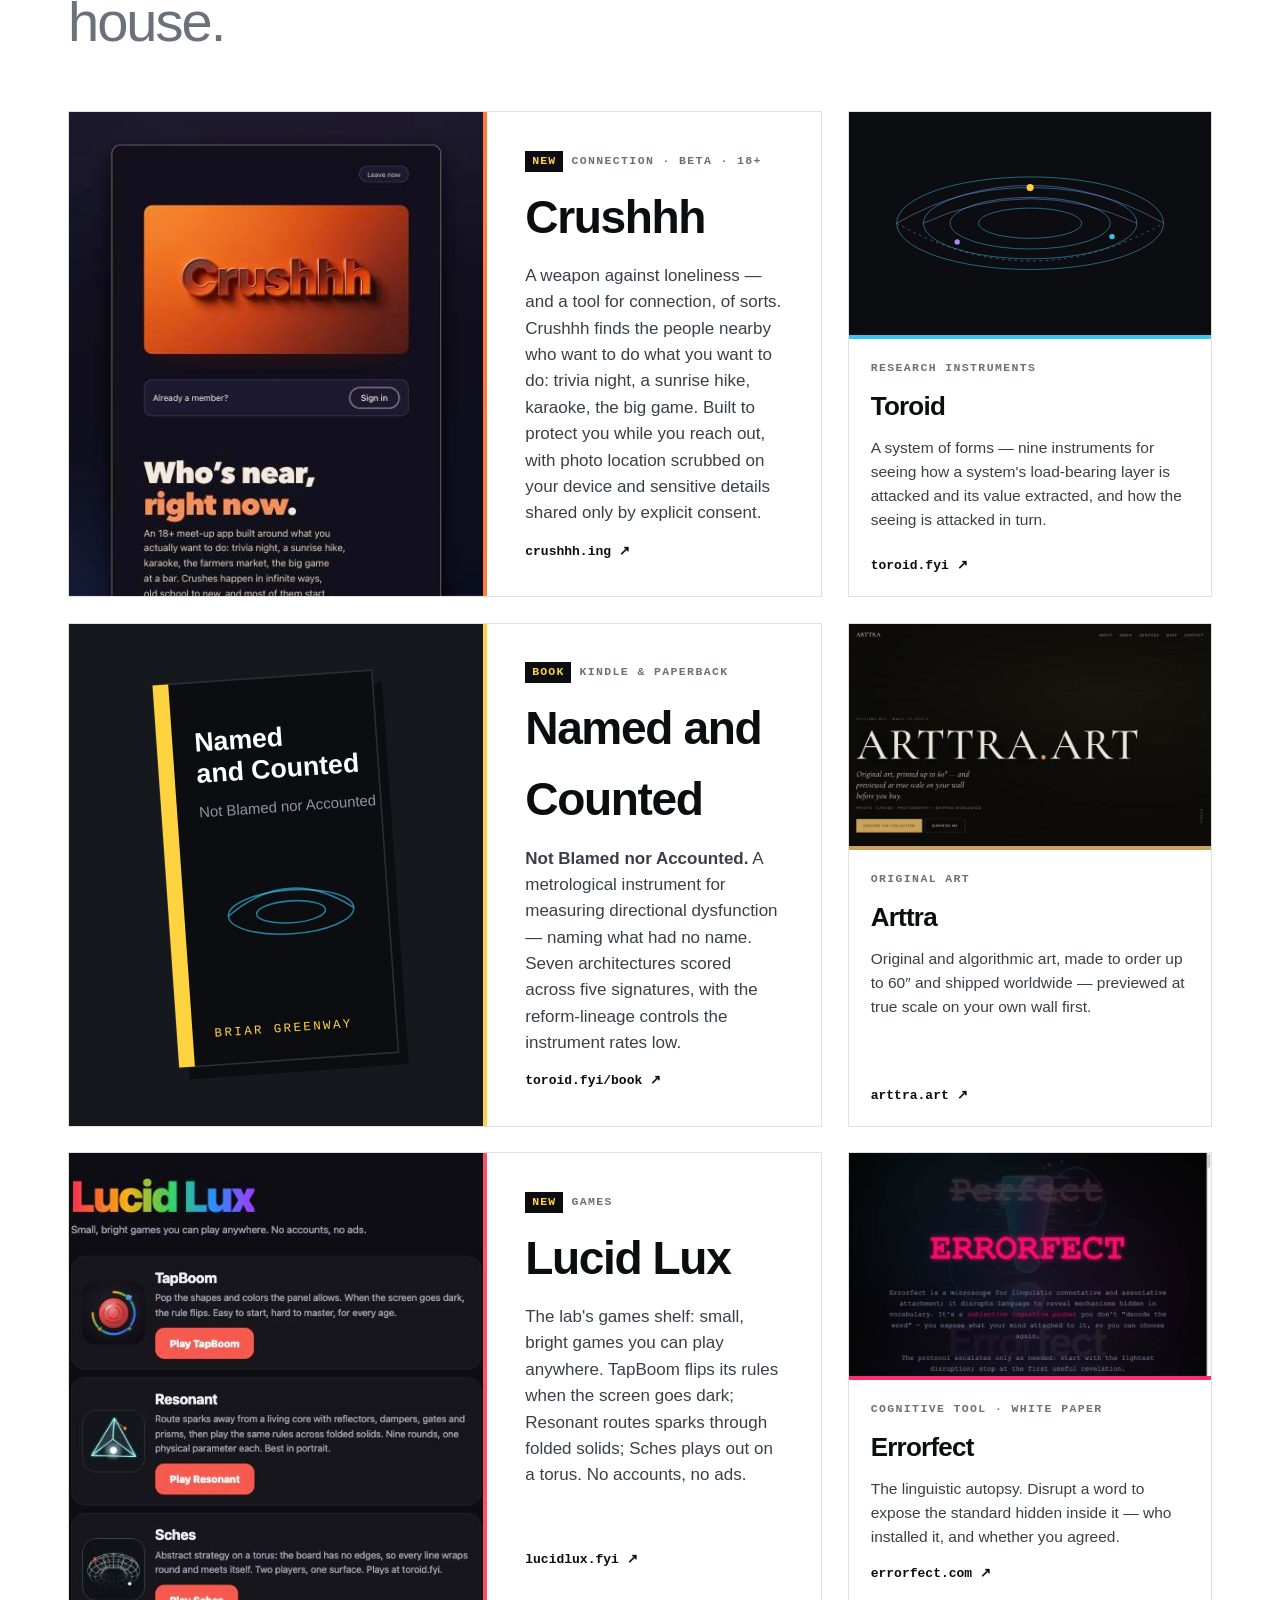
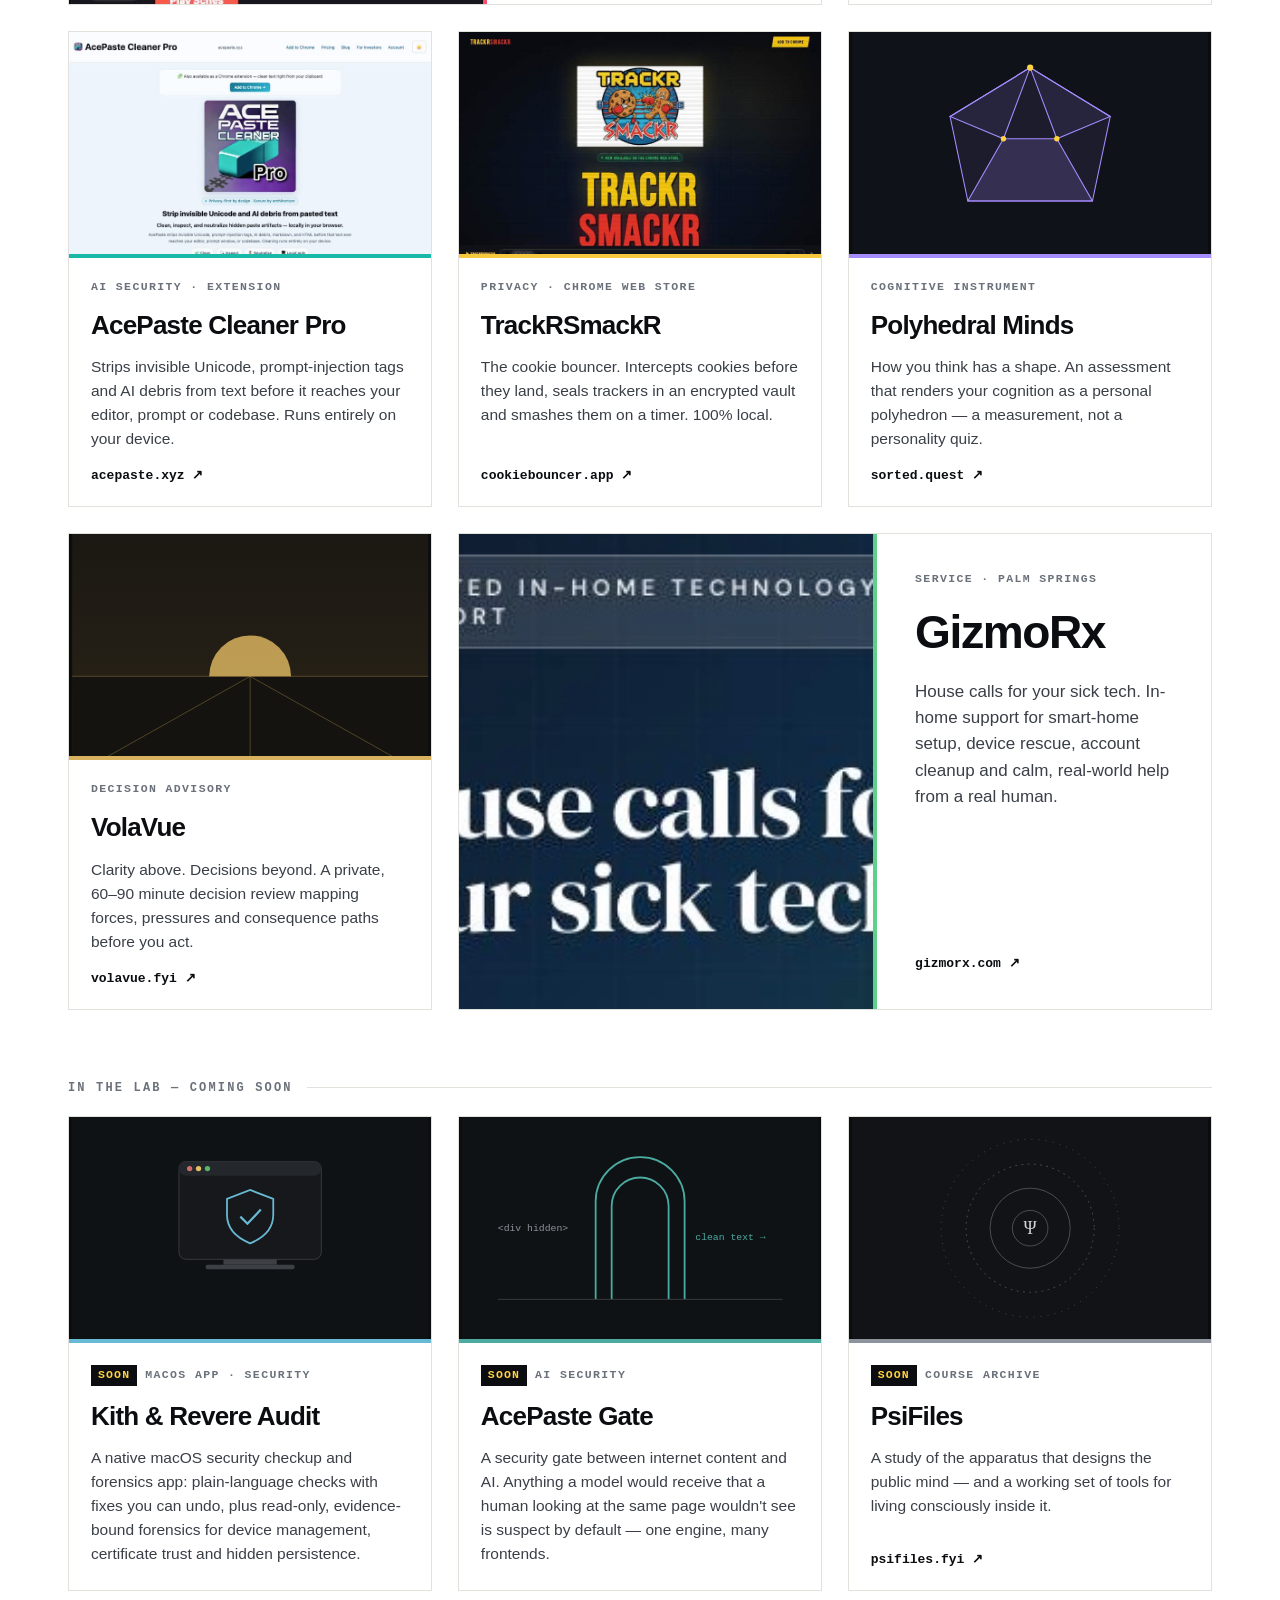
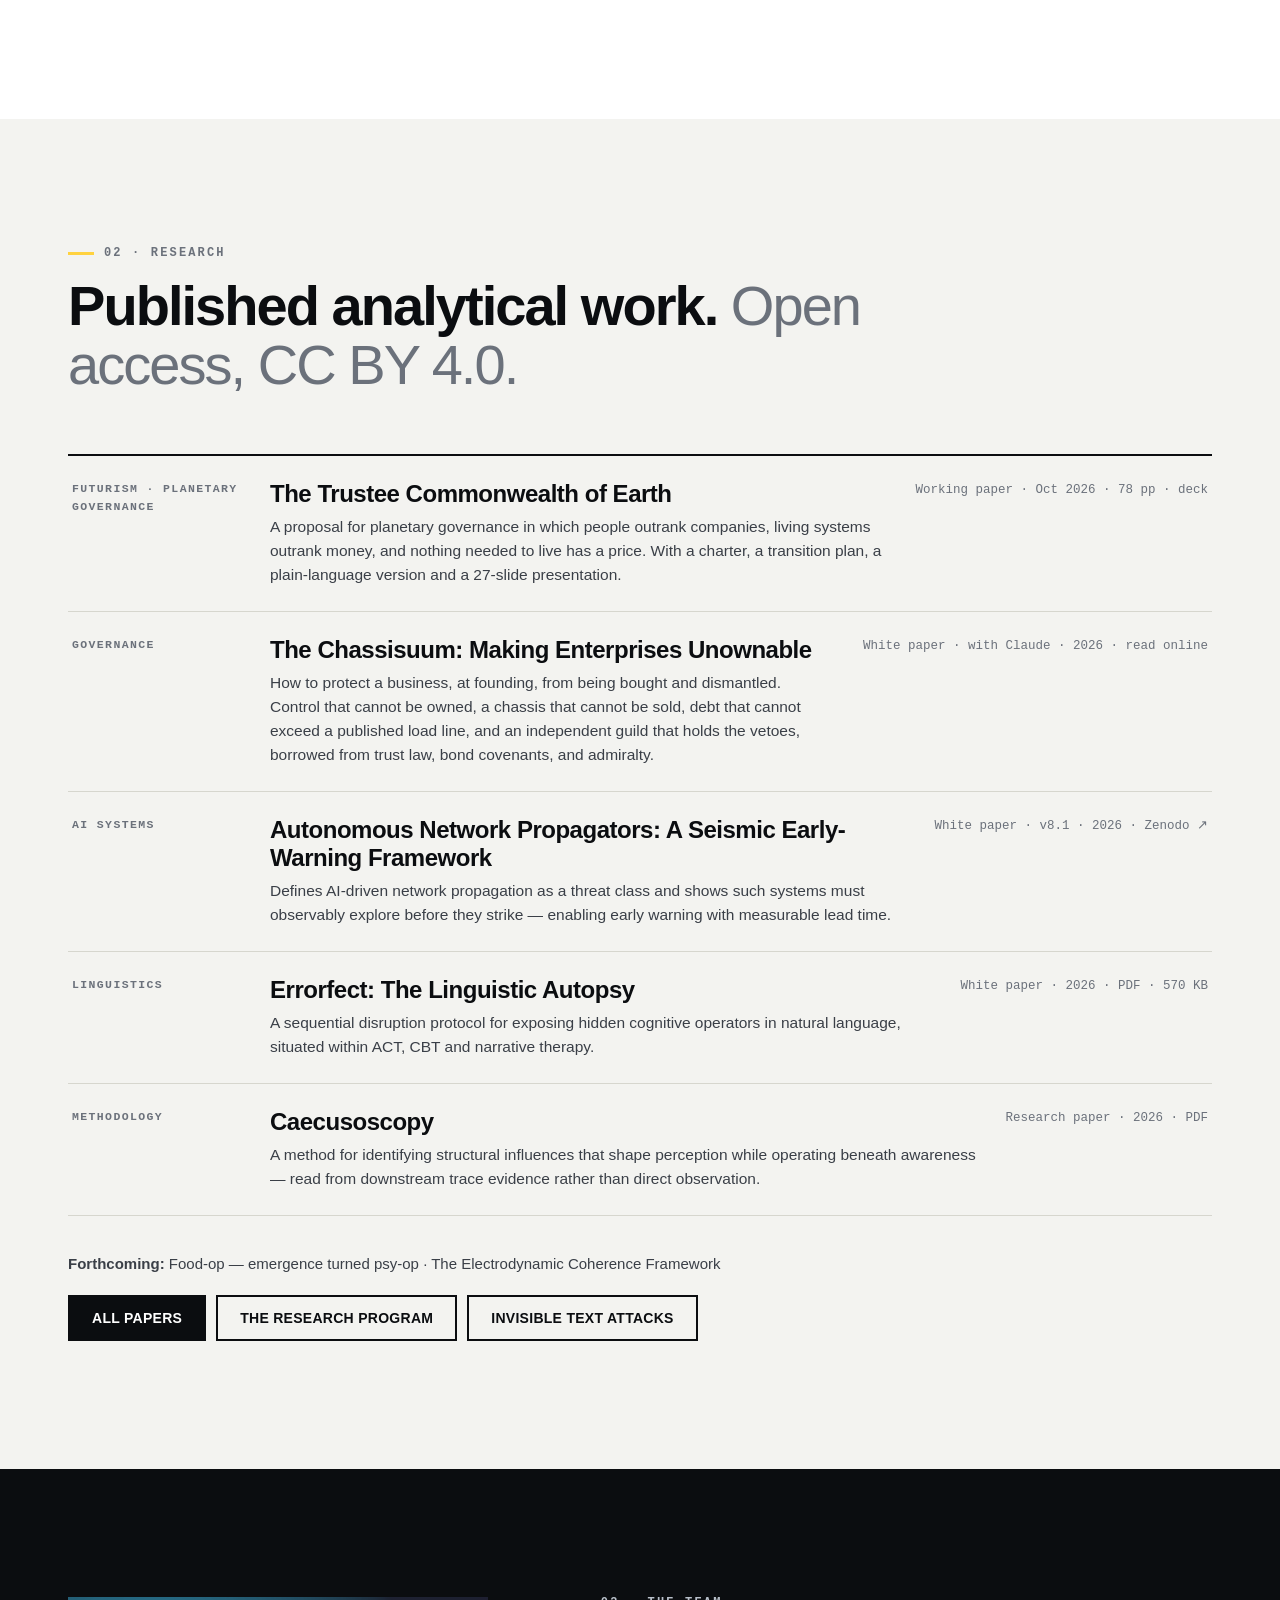
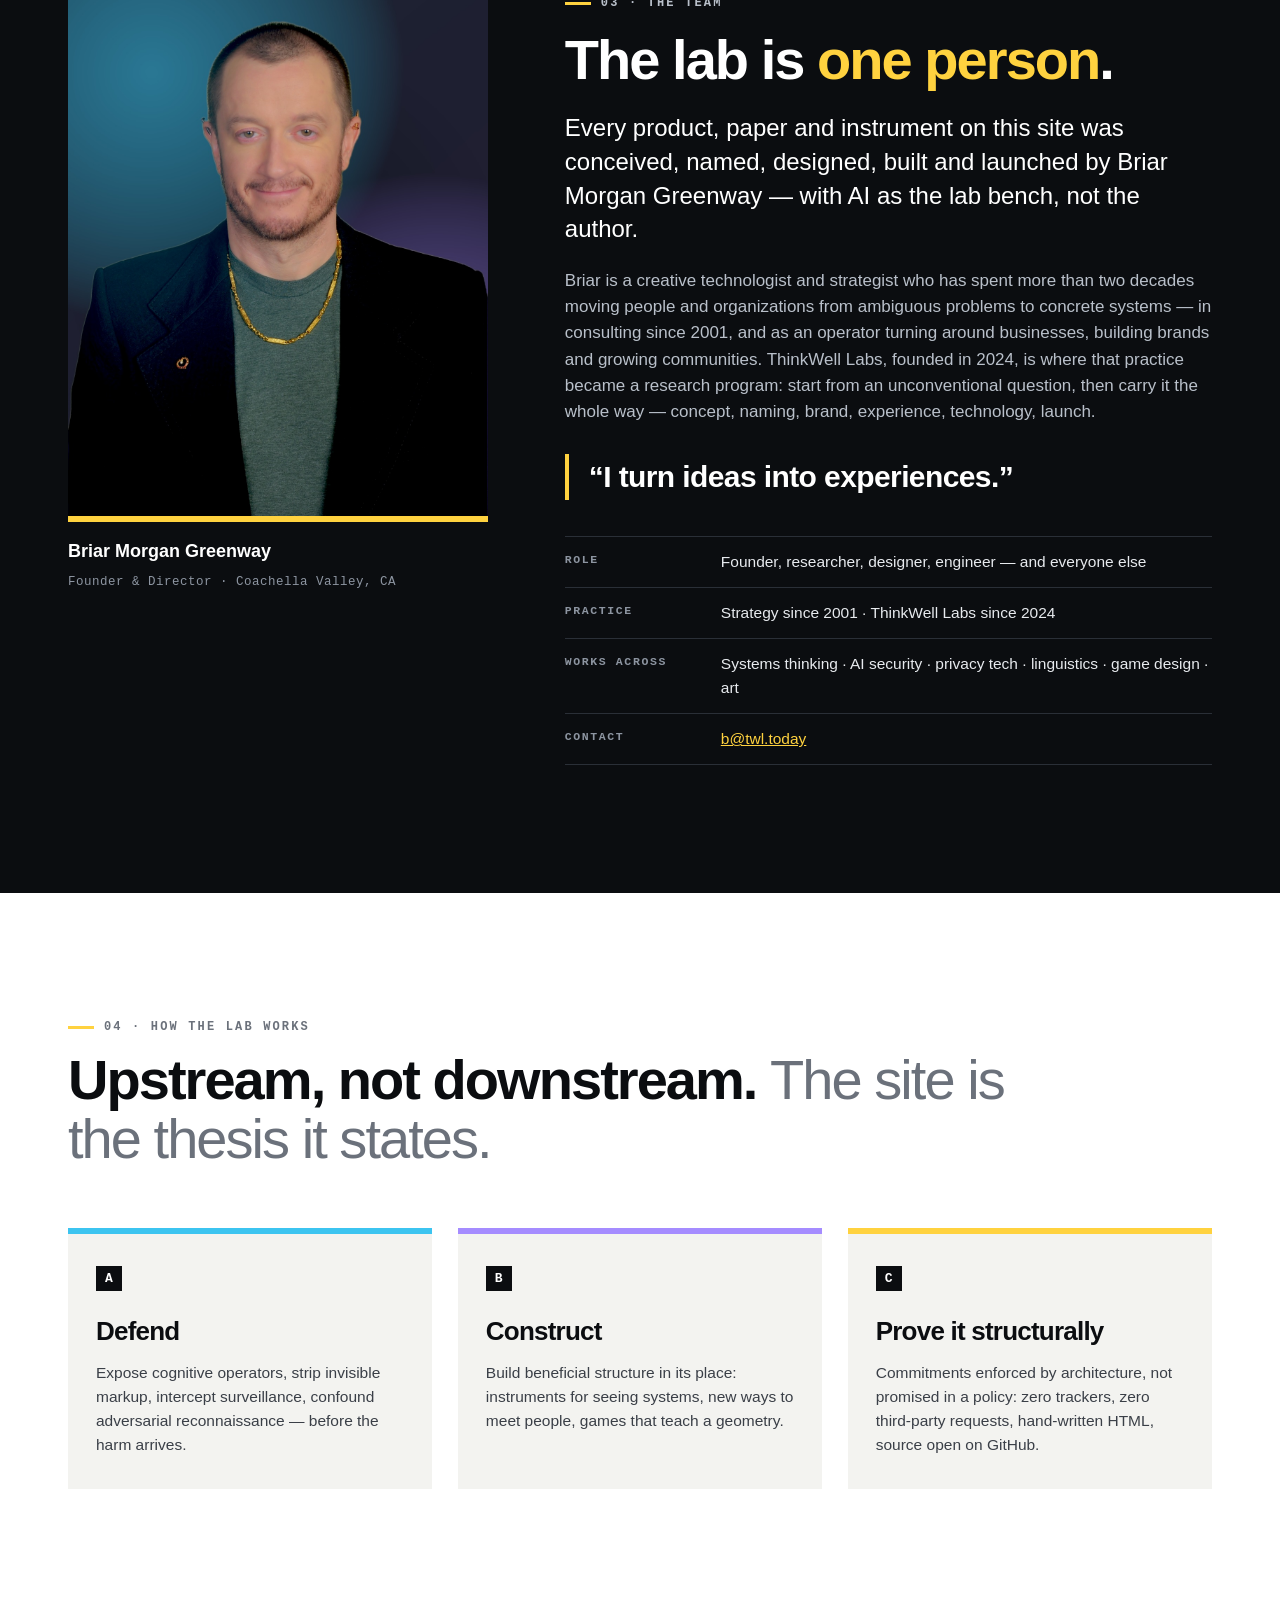
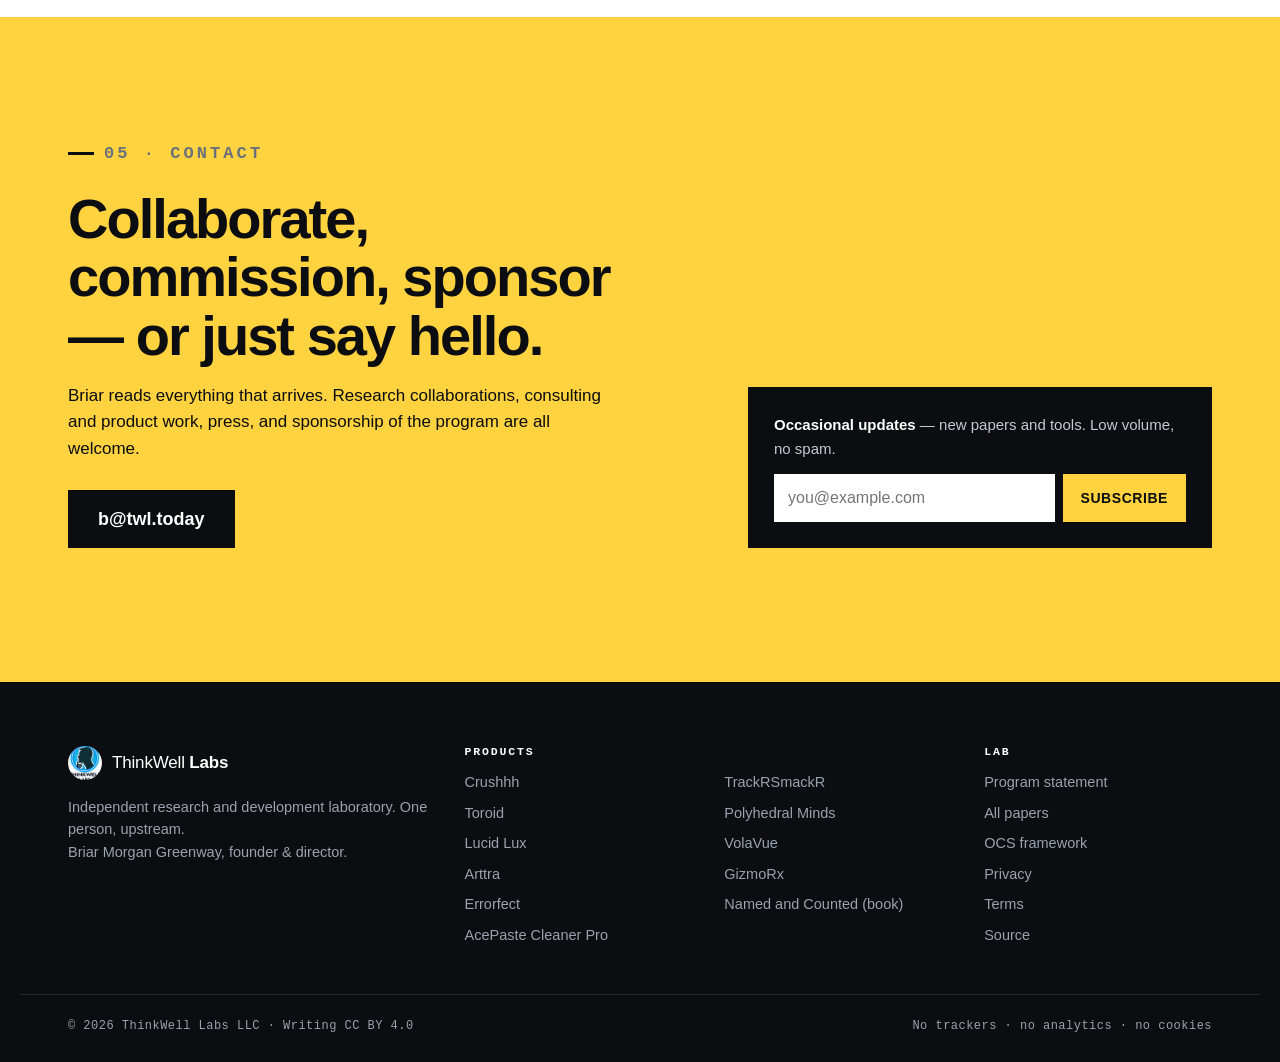
==== commit fb9d2c05: "Link the ANP paper to its Zenodo record instead of a hosted PDF Paper: doi:10.5281/zenodo.20627890 (" ====
--- a/index.html
+++ b/index.html
@@ -314,11 +314,11 @@
         </a>
       </li>
       <li>
-        <a href="papers/ANP-whitepaper-v8.1.pdf">
+        <a href="https://doi.org/10.5281/zenodo.20627890" rel="noopener">
           <span class="p-tag">AI systems</span>
           <span class="p-title">Autonomous Network Propagators: A Seismic Early-Warning Framework</span>
           <span class="p-desc">Defines AI-driven network propagation as a threat class and shows such systems must observably explore before they strike — enabling early warning with measurable lead time.</span>
-          <span class="p-meta">White paper · 2026 · PDF</span>
+          <span class="p-meta">White paper · v8.1 · 2026 · Zenodo ↗</span>
         </a>
       </li>
       <li>
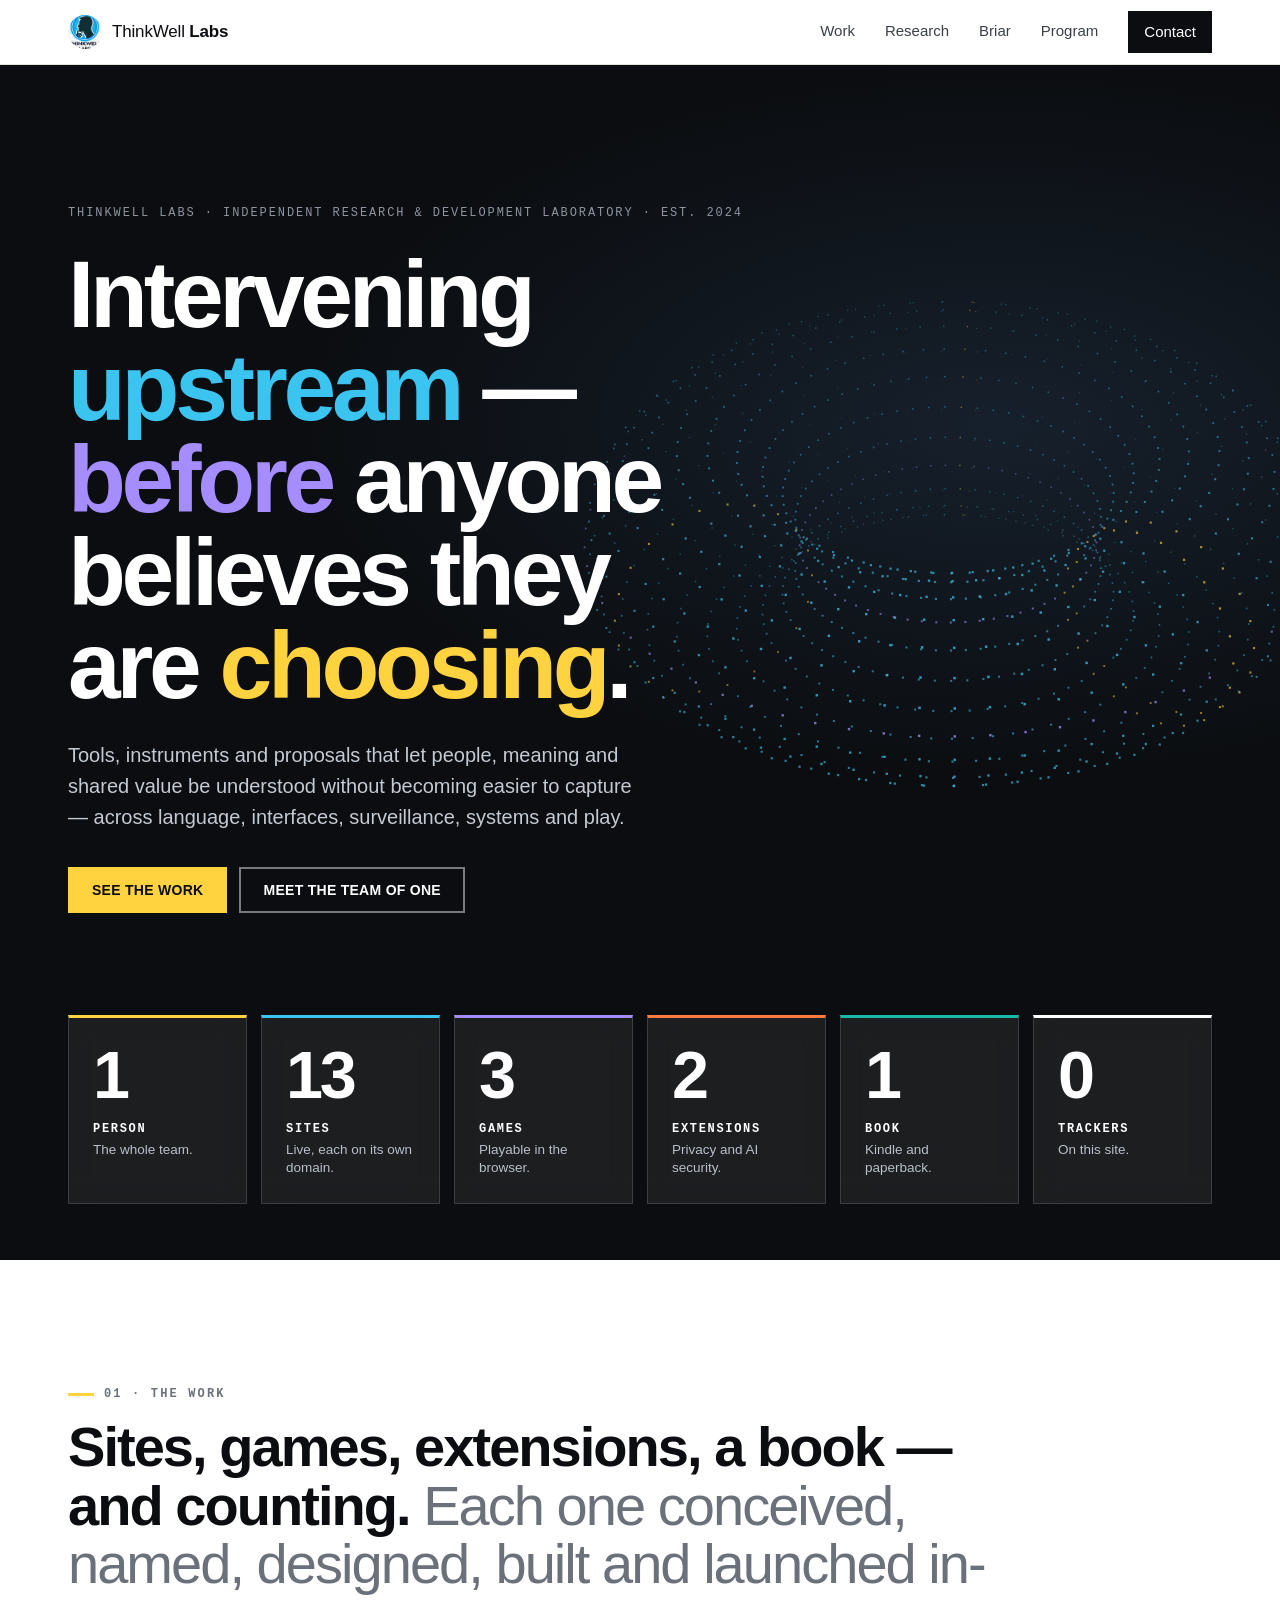
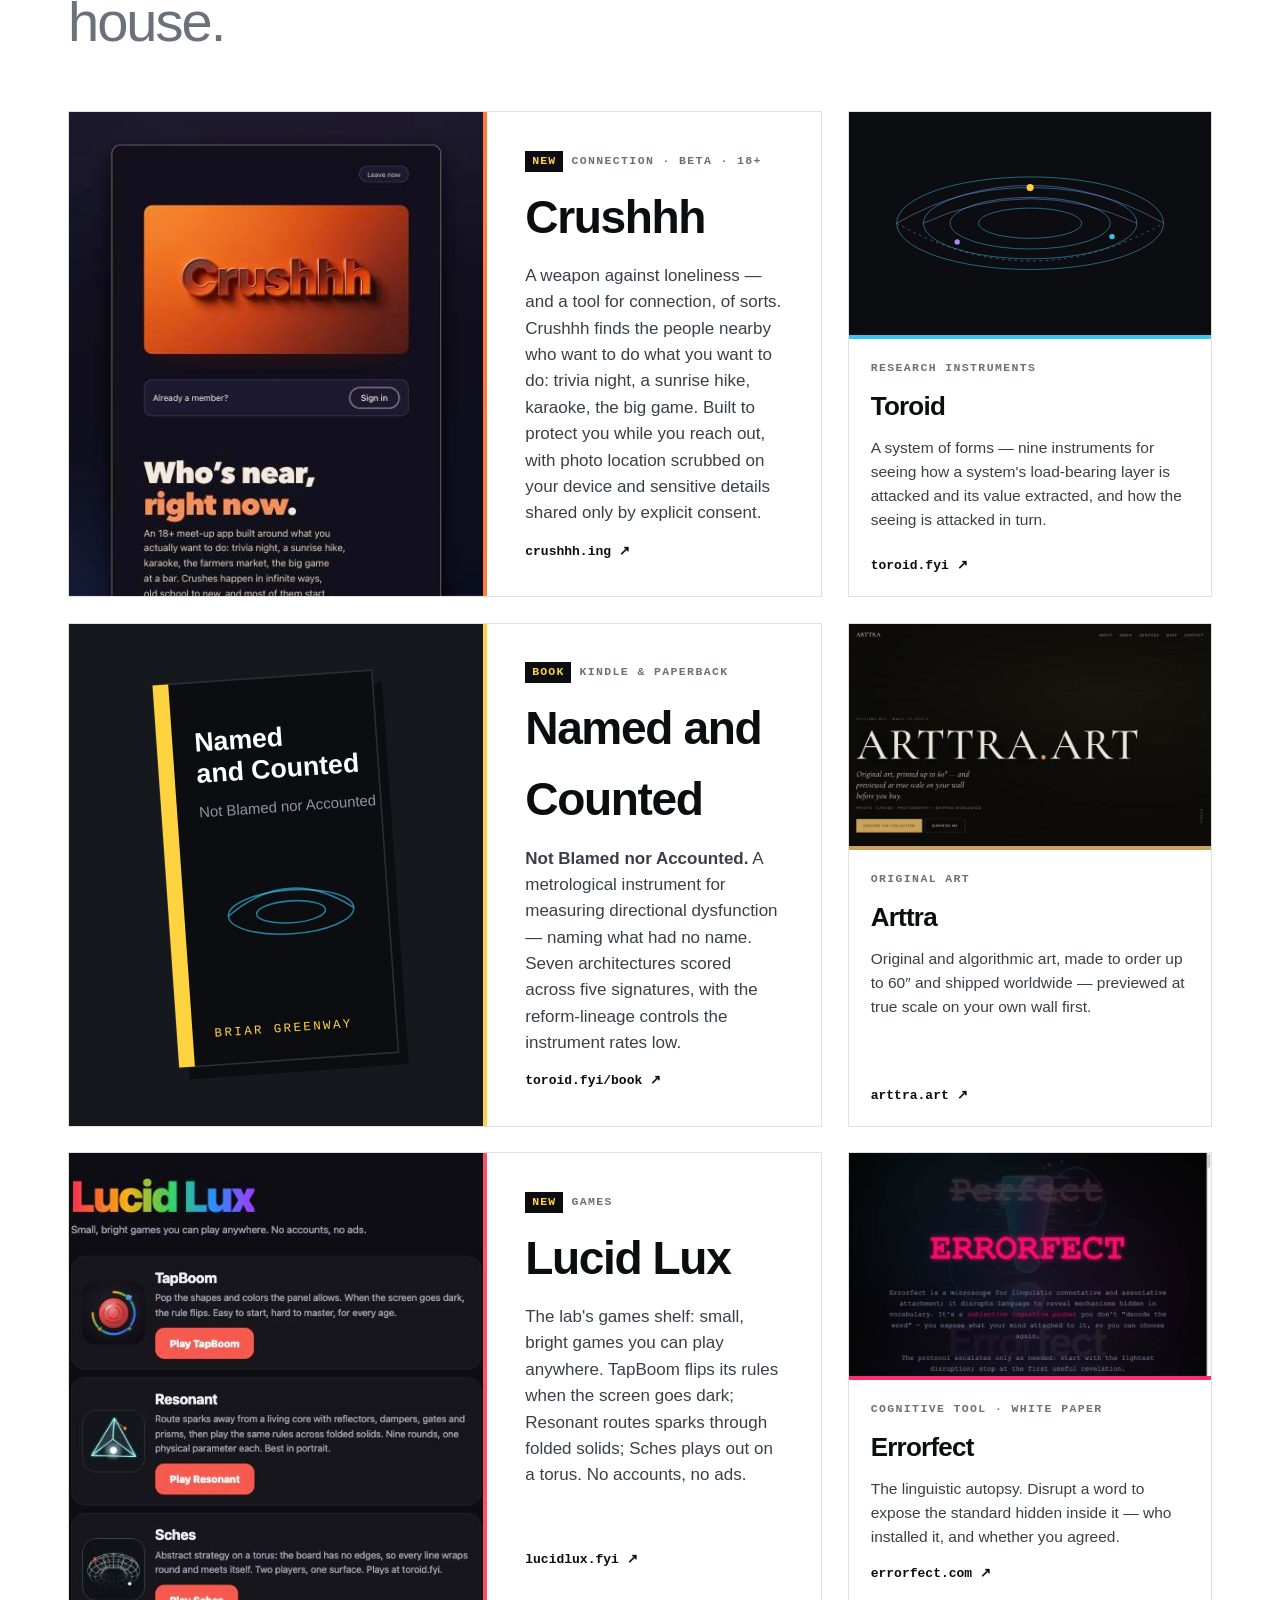
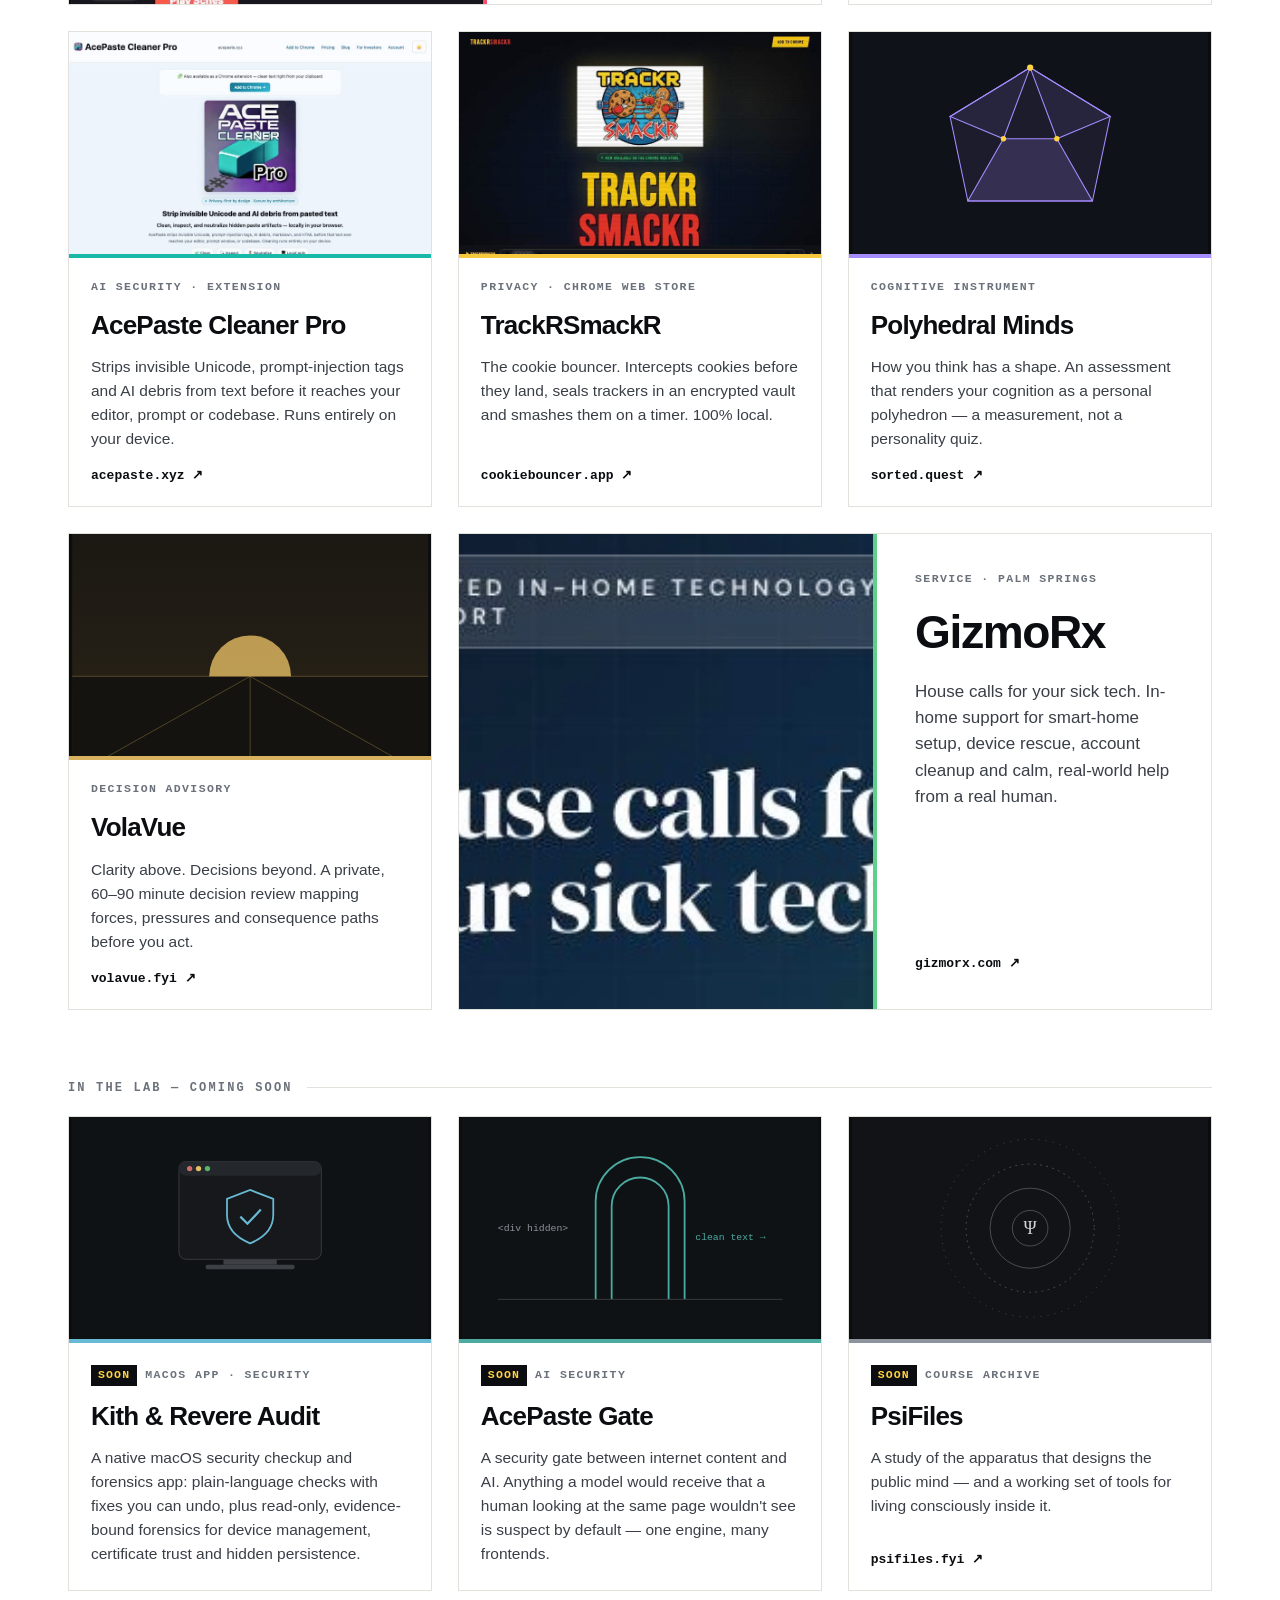
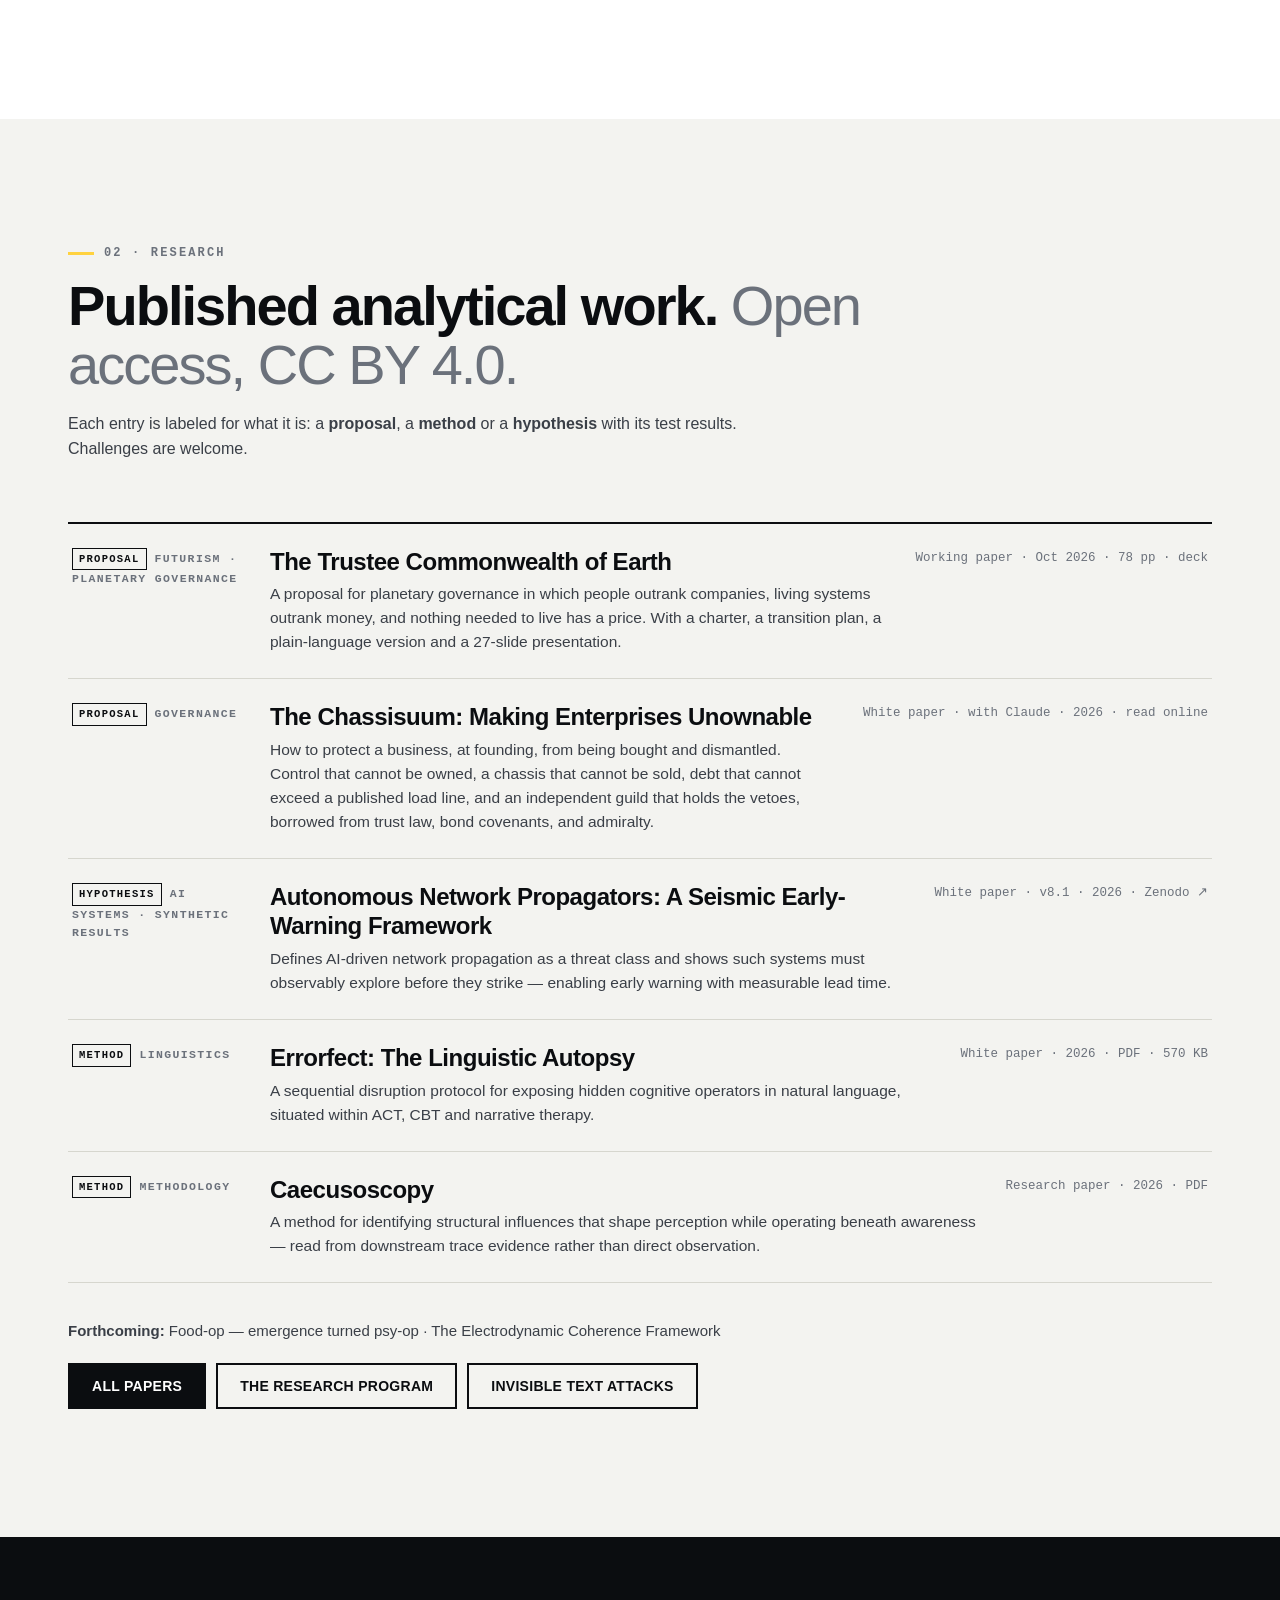
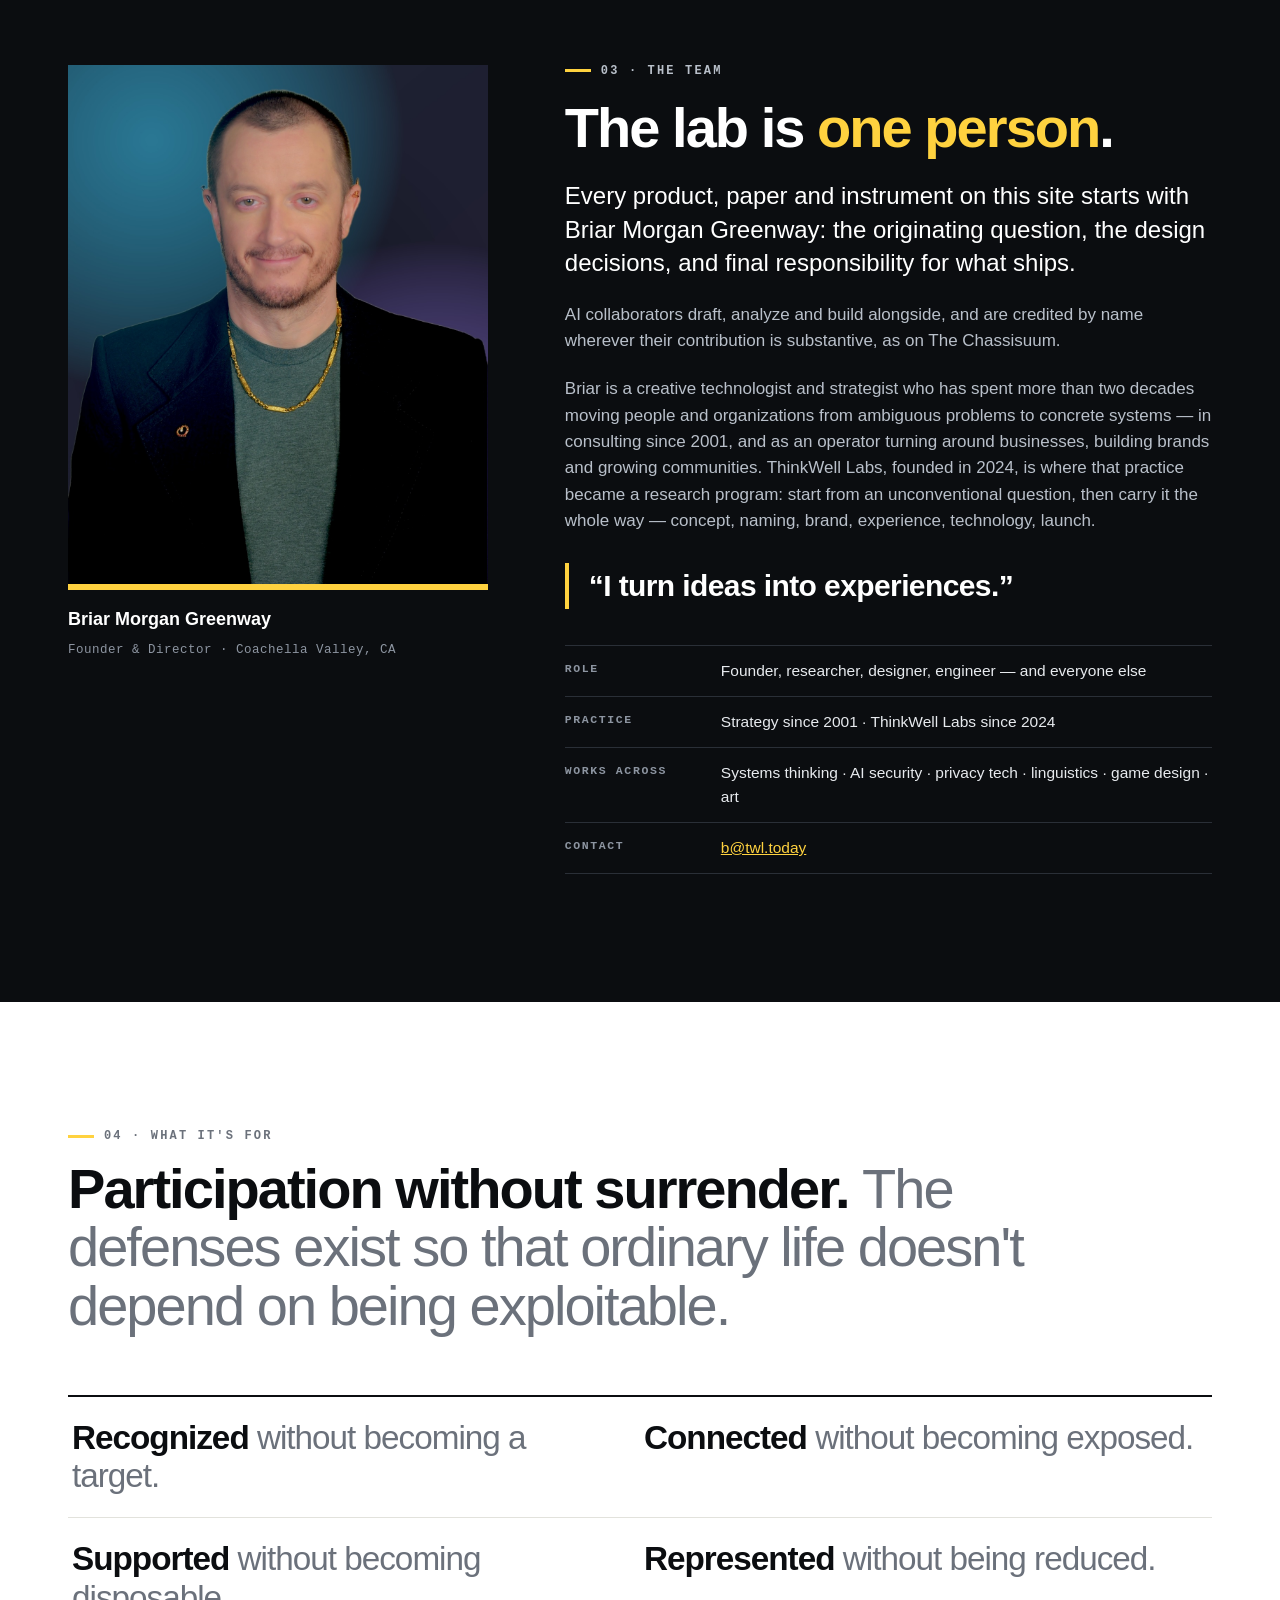
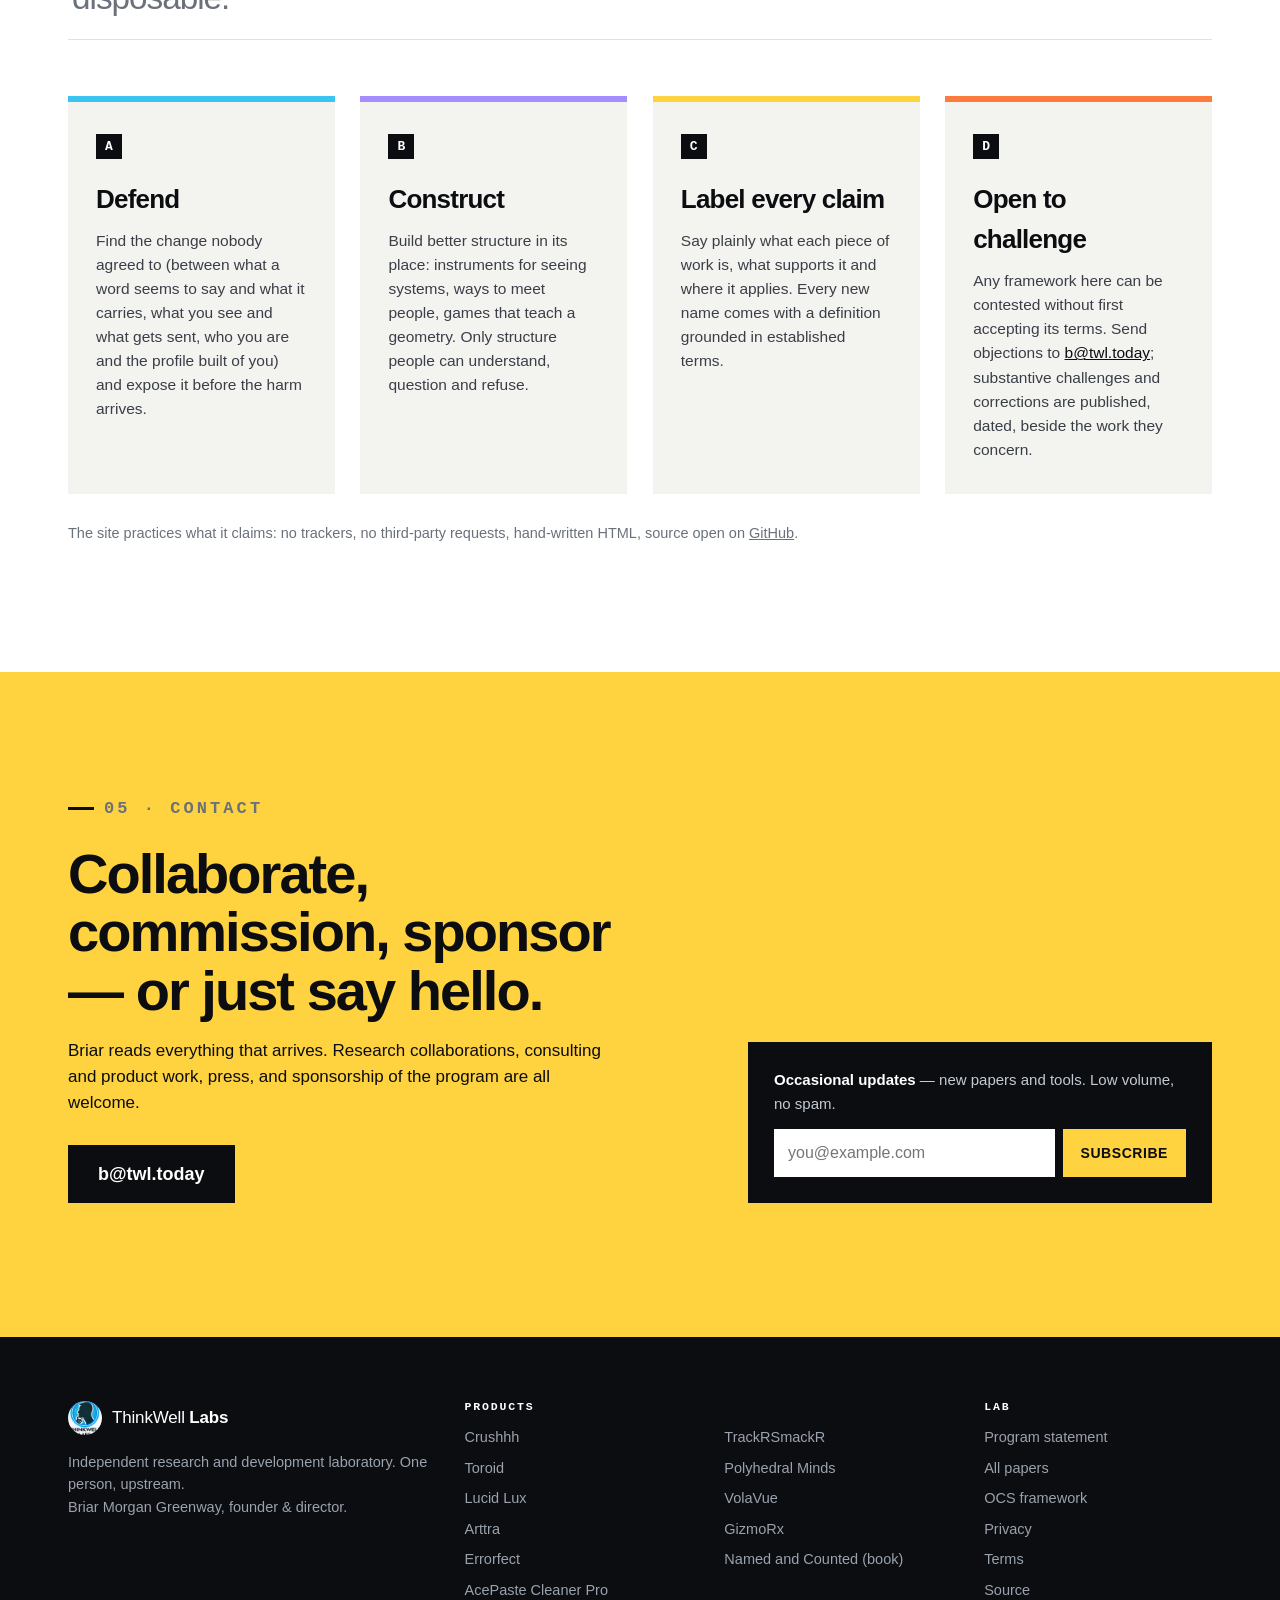
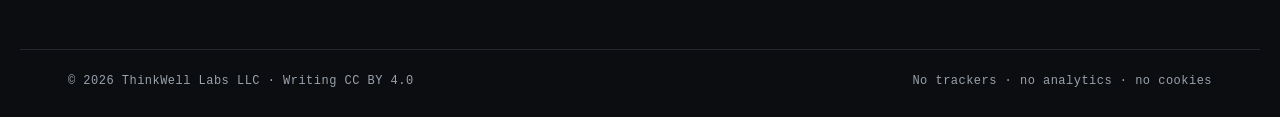
==== commit fbc55997: "Homepage: participation without surrender, clear claim labels, open to challenge - Hero lede now nam" ====
--- a/index.html
+++ b/index.html
@@ -51,7 +51,7 @@
       <span class="c-violet">before</span> anyone believes they are
       <span class="c-yellow">choosing</span>.
     </h1>
-    <p class="hero-lede">Tools, instruments and papers that work on the layer where perception and decisions get shaped: language, interfaces, surveillance, systems — and play.</p>
+    <p class="hero-lede">Tools, instruments and proposals that let people, meaning and shared value be understood without becoming easier to capture — across language, interfaces, surveillance, systems and play.</p>
     <div class="hero-actions">
       <a class="btn btn-yellow" href="#work">See the work</a>
       <a class="btn btn-ghost" href="#briar">Meet the team of one</a>
@@ -294,12 +294,13 @@
     <div class="sec-head">
       <p class="kicker">02 · Research</p>
       <h2 id="research-h">Published analytical work. <span class="muted">Open access, CC BY 4.0.</span></h2>
+      <p class="sec-note">Each entry is labeled for what it is: a <b>proposal</b>, a <b>method</b> or a <b>hypothesis</b> with its test results. Challenges are welcome.</p>
     </div>
 
     <ol class="papers">
       <li>
         <a href="commonwealth/">
-          <span class="p-tag">Futurism · planetary governance</span>
+          <span class="p-tag"><span class="status">Proposal</span>Futurism · planetary governance</span>
           <span class="p-title">The Trustee Commonwealth of Earth</span>
           <span class="p-desc">A proposal for planetary governance in which people outrank companies, living systems outrank money, and nothing needed to live has a price. With a charter, a transition plan, a plain-language version and a 27-slide presentation.</span>
           <span class="p-meta">Working paper · Oct 2026 · 78 pp · deck</span>
@@ -307,7 +308,7 @@
       </li>
       <li>
         <a href="papers/chassisuum.html">
-          <span class="p-tag">Governance</span>
+          <span class="p-tag"><span class="status">Proposal</span>Governance</span>
           <span class="p-title">The Chassisuum: Making Enterprises Unownable</span>
           <span class="p-desc">How to protect a business, at founding, from being bought and dismantled. Control that cannot be owned, a chassis that cannot be sold, debt that cannot exceed a published load line, and an independent guild that holds the vetoes, borrowed from trust law, bond covenants, and admiralty.</span>
           <span class="p-meta">White paper · with Claude · 2026 · read online</span>
@@ -315,7 +316,7 @@
       </li>
       <li>
         <a href="https://doi.org/10.5281/zenodo.20627890" rel="noopener">
-          <span class="p-tag">AI systems</span>
+          <span class="p-tag"><span class="status">Hypothesis</span>AI systems · synthetic results</span>
           <span class="p-title">Autonomous Network Propagators: A Seismic Early-Warning Framework</span>
           <span class="p-desc">Defines AI-driven network propagation as a threat class and shows such systems must observably explore before they strike — enabling early warning with measurable lead time.</span>
           <span class="p-meta">White paper · v8.1 · 2026 · Zenodo ↗</span>
@@ -323,7 +324,7 @@
       </li>
       <li>
         <a href="papers/Errorfect_White_Paper.pdf">
-          <span class="p-tag">Linguistics</span>
+          <span class="p-tag"><span class="status">Method</span>Linguistics</span>
           <span class="p-title">Errorfect: The Linguistic Autopsy</span>
           <span class="p-desc">A sequential disruption protocol for exposing hidden cognitive operators in natural language, situated within ACT, CBT and narrative therapy.</span>
           <span class="p-meta">White paper · 2026 · PDF · 570 KB</span>
@@ -331,7 +332,7 @@
       </li>
       <li>
         <a href="papers/Caecusoscopy-white-paper.pdf">
-          <span class="p-tag">Methodology</span>
+          <span class="p-tag"><span class="status">Method</span>Methodology</span>
           <span class="p-title">Caecusoscopy</span>
           <span class="p-desc">A method for identifying structural influences that shape perception while operating beneath awareness — read from downstream trace evidence rather than direct observation.</span>
           <span class="p-meta">Research paper · 2026 · PDF</span>
@@ -365,7 +366,8 @@
     <div class="briar-text">
       <p class="kicker kicker-yellow">03 · The team</p>
       <h2 id="briar-h">The lab is <span class="c-yellow">one person</span>.</h2>
-      <p class="big">Every product, paper and instrument on this site was conceived, named, designed, built and launched by Briar Morgan Greenway — with AI as the lab bench, not the author.</p>
+      <p class="big">Every product, paper and instrument on this site starts with Briar Morgan Greenway: the originating question, the design decisions, and final responsibility for what ships.</p>
+      <p>AI collaborators draft, analyze and build alongside, and are credited by name wherever their contribution is substantive, as on The Chassisuum.</p>
       <p>Briar is a creative technologist and strategist who has spent more than two decades moving people and organizations from ambiguous problems to concrete systems — in consulting since 2001, and as an operator turning around businesses, building brands and growing communities. ThinkWell Labs, founded in 2024, is where that practice became a research program: start from an unconventional question, then carry it the whole way — concept, naming, brand, experience, technology, launch.</p>
       <blockquote>“I turn ideas into experiences.”</blockquote>
       <dl class="facts">
@@ -383,26 +385,38 @@
   <div class="rail" aria-hidden="true"><span>04 — Principles</span></div>
   <div class="wrap">
     <div class="sec-head">
-      <p class="kicker">04 · How the lab works</p>
-      <h2 id="principles-h">Upstream, not downstream. <span class="muted">The site is the thesis it states.</span></h2>
-    </div>
+      <p class="kicker">04 · What it's for</p>
+      <h2 id="principles-h">Participation without surrender. <span class="muted">The defenses exist so that ordinary life doesn't depend on being exploitable.</span></h2>
+    </div>
+    <ul class="outcomes">
+      <li>Recognized <span>without becoming a target.</span></li>
+      <li>Connected <span>without becoming exposed.</span></li>
+      <li>Supported <span>without becoming disposable.</span></li>
+      <li>Represented <span>without being reduced.</span></li>
+    </ul>
     <div class="grid principles">
       <div class="principle" style="--tone:#3cc4f0">
         <span class="p-num">A</span>
         <h3>Defend</h3>
-        <p>Expose cognitive operators, strip invisible markup, intercept surveillance, confound adversarial reconnaissance — before the harm arrives.</p>
+        <p>Find the change nobody agreed to (between what a word seems to say and what it carries, what you see and what gets sent, who you are and the profile built of you) and expose it before the harm arrives.</p>
       </div>
       <div class="principle" style="--tone:#a58cff">
         <span class="p-num">B</span>
         <h3>Construct</h3>
-        <p>Build beneficial structure in its place: instruments for seeing systems, new ways to meet people, games that teach a geometry.</p>
+        <p>Build better structure in its place: instruments for seeing systems, ways to meet people, games that teach a geometry. Only structure people can understand, question and refuse.</p>
       </div>
       <div class="principle" style="--tone:#ffd23f">
         <span class="p-num">C</span>
-        <h3>Prove it structurally</h3>
-        <p>Commitments enforced by architecture, not promised in a policy: zero trackers, zero third-party requests, hand-written HTML, source open on GitHub.</p>
-      </div>
-    </div>
+        <h3>Label every claim</h3>
+        <p>Say plainly what each piece of work is, what supports it and where it applies. Every new name comes with a definition grounded in established terms.</p>
+      </div>
+      <div class="principle" style="--tone:#ff7a3d">
+        <span class="p-num">D</span>
+        <h3>Open to challenge</h3>
+        <p>Any framework here can be contested without first accepting its terms. Send objections to <a href="mailto:b@twl.today?subject=Challenge">b@twl.today</a>; substantive challenges and corrections are published, dated, beside the work they concern.</p>
+      </div>
+    </div>
+    <p class="sec-note principles-foot">The site practices what it claims: no trackers, no third-party requests, hand-written HTML, source open on <a href="https://github.com/sugarcypher/twl" rel="noopener">GitHub</a>.</p>
   </div>
 </section>
 
--- a/assets/site.css
+++ b/assets/site.css
@@ -171,8 +171,18 @@
 @media (max-width: 460px) { .facts div { grid-template-columns: 1fr; gap: 2px; } }
 
 /* ── Principles ── */
-.principles { grid-template-columns: repeat(3, 1fr); }
-@media (max-width: 860px) { .principles { grid-template-columns: 1fr; } }
+.sec-note { margin-top: 18px; max-width: 46rem; color: var(--ink-2); font-size: 16px; }
+.principles-foot { margin-top: 28px; font-size: 14.5px; color: var(--ink-3); }
+.outcomes { list-style: none; margin: 0 0 clamp(36px, 5vw, 56px); padding: 0; display: grid; grid-template-columns: repeat(2, 1fr); border-top: 2px solid var(--ink); }
+.outcomes li { padding: 22px 4px; border-bottom: 1px solid var(--rule); font-size: clamp(22px, 2.6vw, 34px); font-weight: 700; letter-spacing: -0.03em; line-height: 1.15; }
+.outcomes li:nth-child(odd) { padding-right: 28px; }
+.outcomes li span { color: var(--ink-3); font-weight: 500; }
+@media (max-width: 760px) { .outcomes { grid-template-columns: 1fr; } }
+.principles { grid-template-columns: repeat(4, 1fr); }
+@media (max-width: 1100px) { .principles { grid-template-columns: repeat(2, 1fr); } }
+@media (max-width: 600px) { .principles { grid-template-columns: 1fr; } }
+.principle a { color: var(--ink); }
+.status { display: inline-block; margin-right: 8px; padding: 2px 6px; border: 1px solid var(--ink); color: var(--ink); font-size: 10.5px; letter-spacing: 0.12em; }
 .principle { padding: 30px 28px 32px; border-top: 6px solid var(--tone); background: var(--paper-2); }
 .p-num { display: inline-block; font: 700 13px/1 var(--mono); background: var(--ink); color: #fff; padding: 6px 9px; margin-bottom: 20px; }
 .principle h3 { font-size: 26px; margin-bottom: 10px; letter-spacing: -0.03em; }
